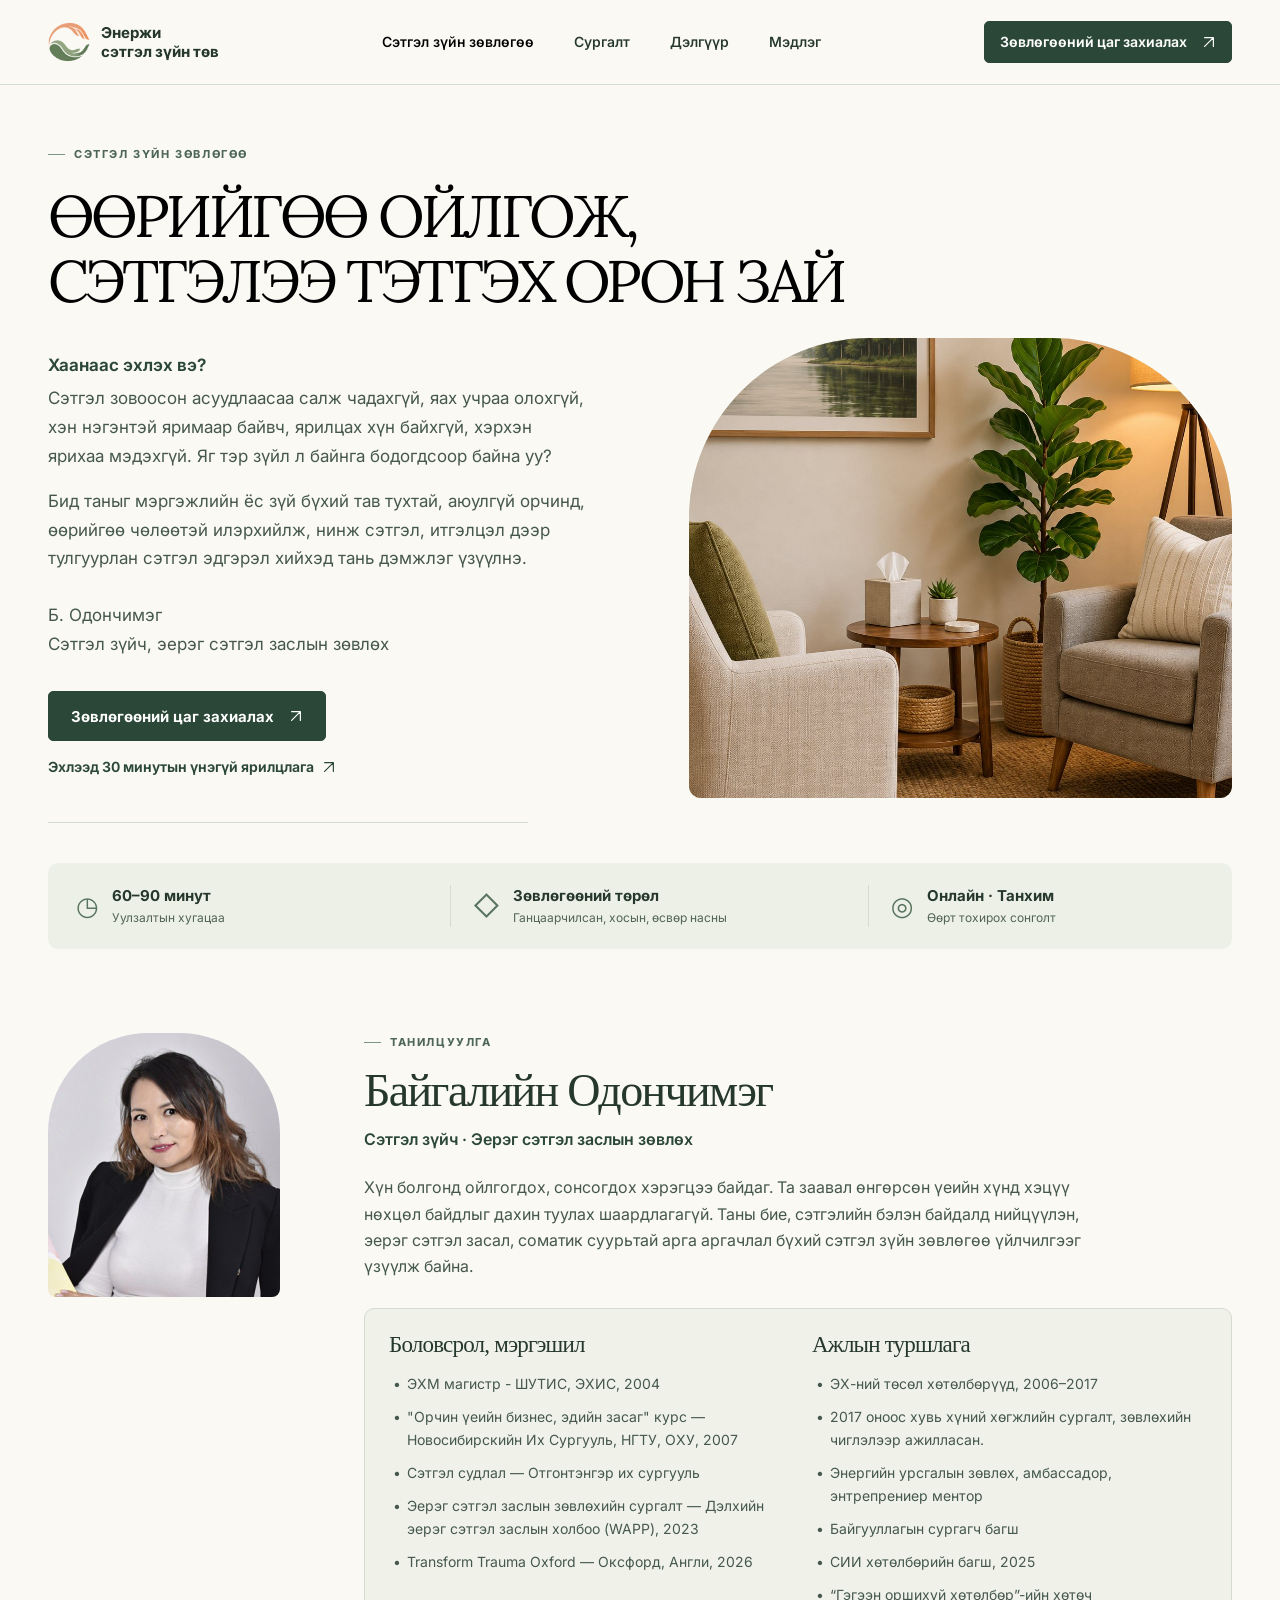
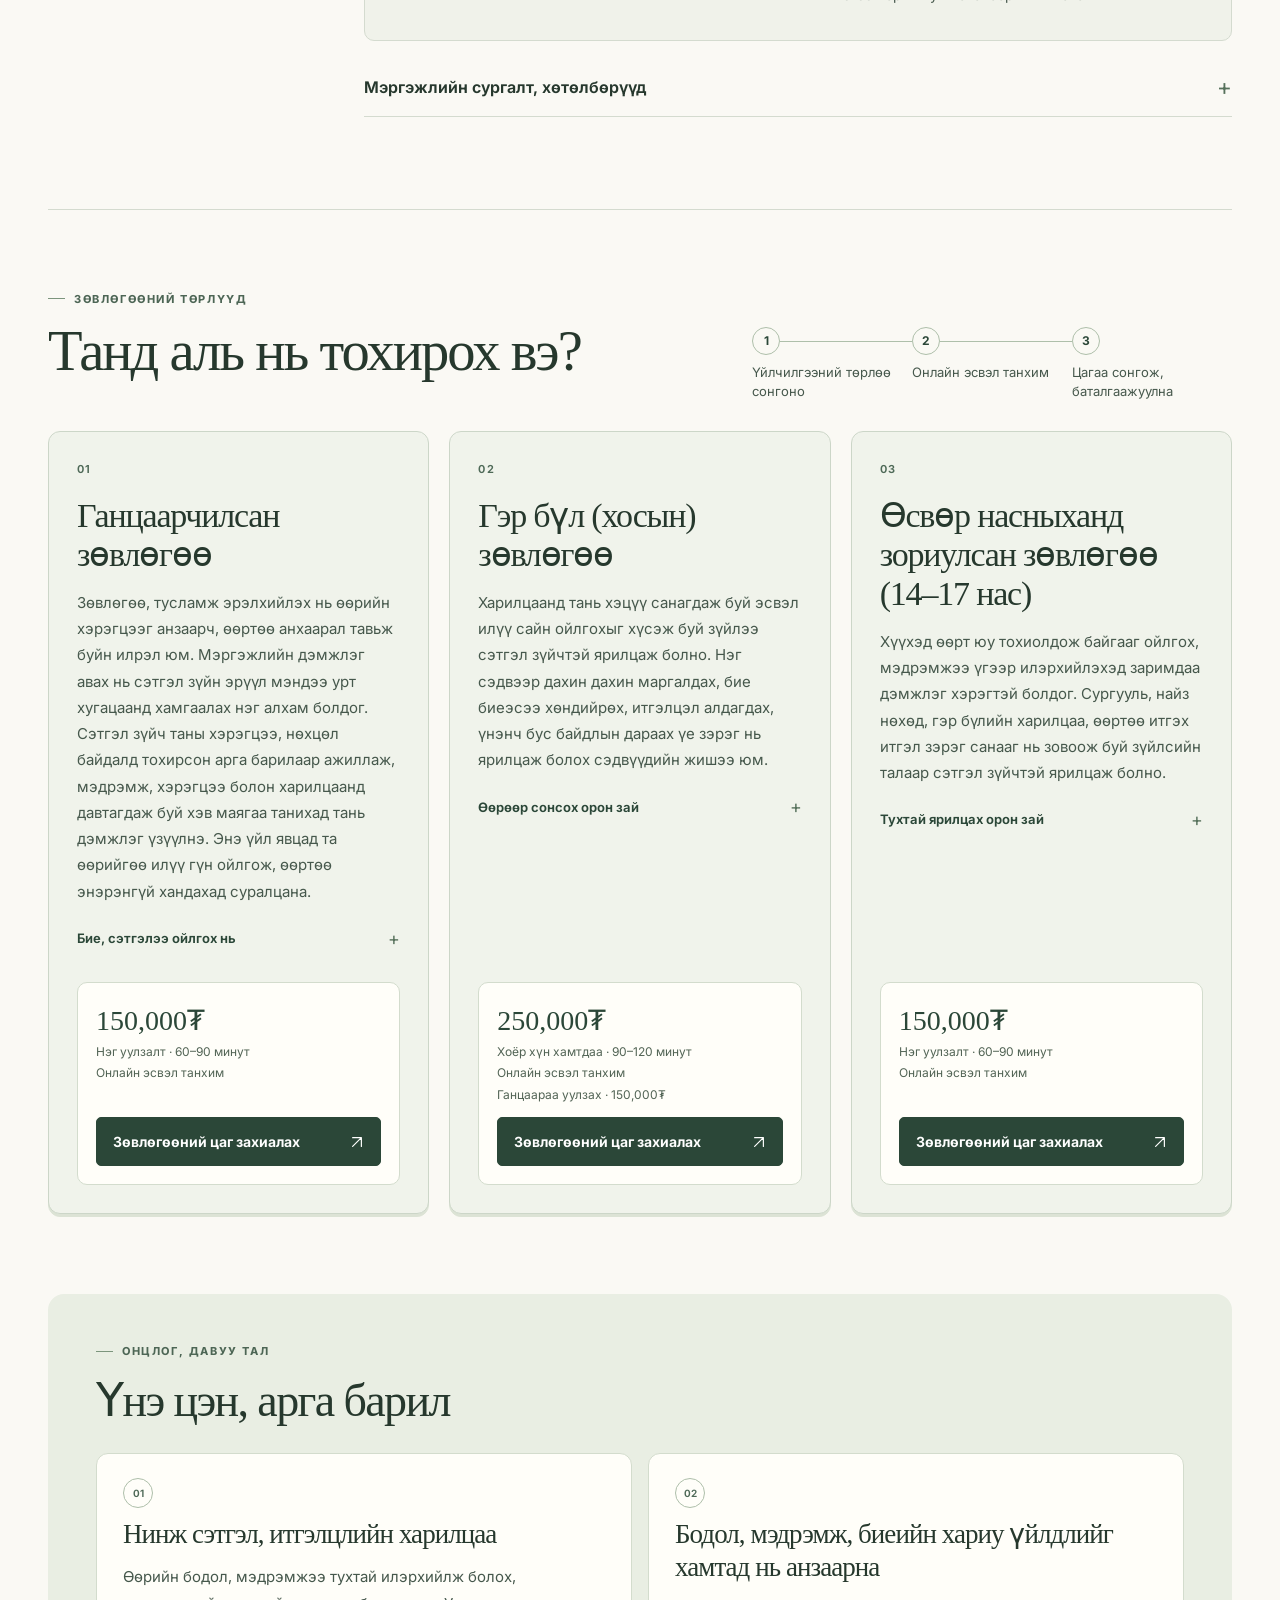
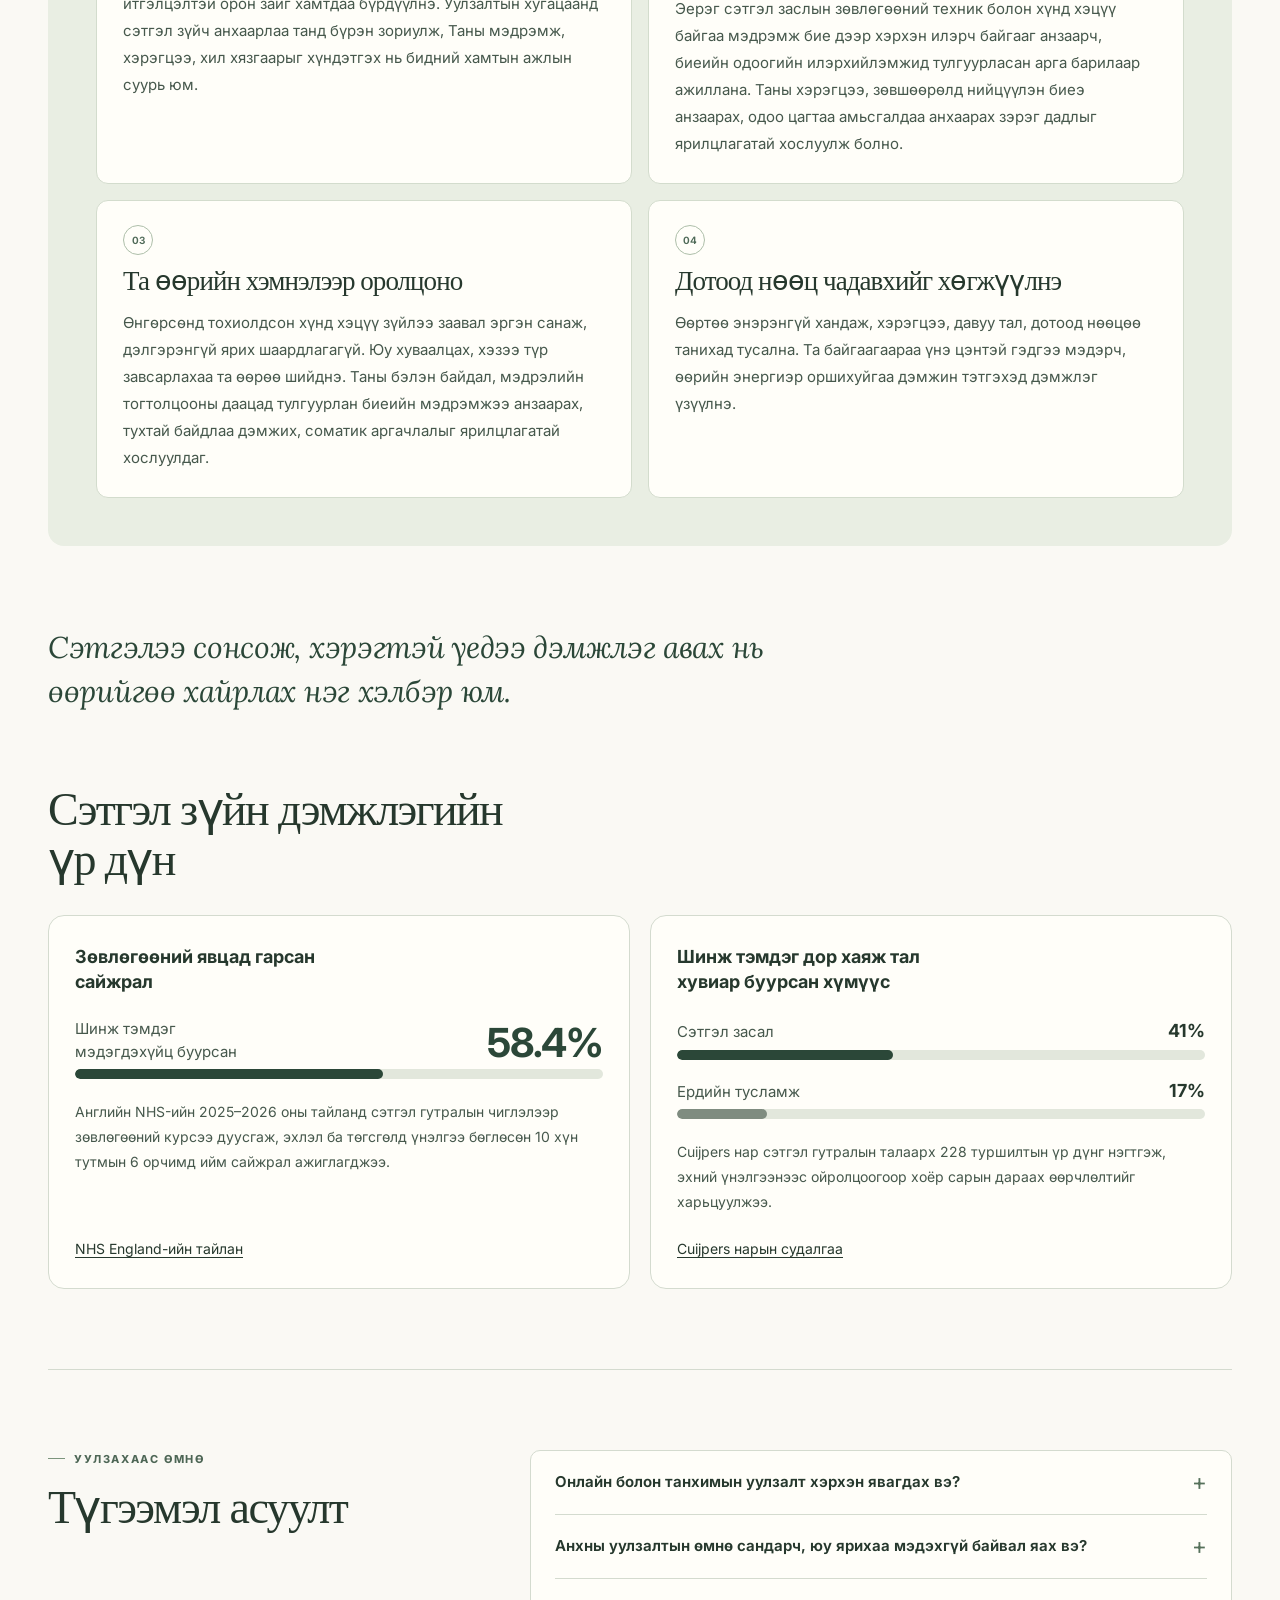
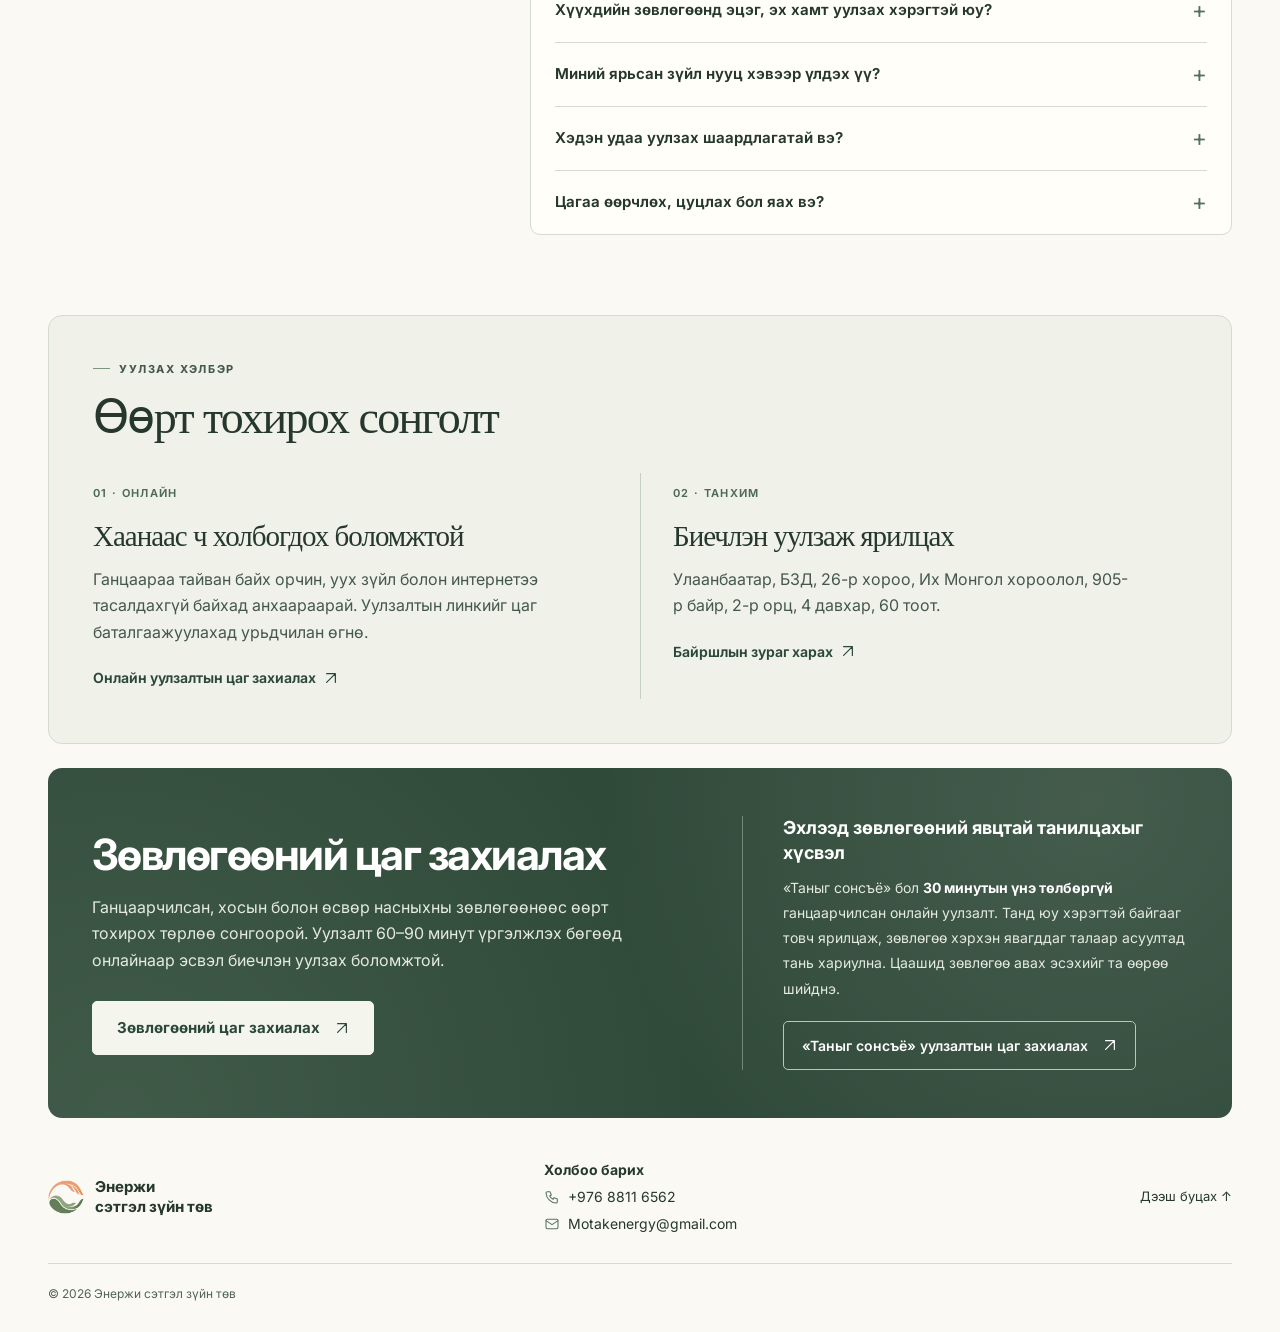
==== index.html @ 7500ebf6 "Ганцаарчилсан зөвлөөг текст засав" ====
<!doctype html>
<html lang="mn">
<head>
  <meta charset="utf-8">
  <meta name="viewport" content="width=device-width, initial-scale=1">
  <title>Сэтгэл зүйн зөвлөгөө · Энержи сэтгэл зүйн төв</title>
  <meta name="description" content="Энержи сэтгэл зүйн төв — ганцаарчилсан, хосын болон өсвөр насныхны сэтгэл зүйн зөвлөгөө. Онлайн болон танхимаар.">
  <link rel="icon" type="image/png" href="assets/images/logo-mark.png">
  <link rel="apple-touch-icon" href="assets/images/logo-mark.png">
  <link rel="preconnect" href="https://fonts.googleapis.com">
  <link rel="preconnect" href="https://fonts.gstatic.com" crossorigin>
  <link href="https://fonts.googleapis.com/css2?family=Inter:ital,wght@0,400..800;1,700..800&family=Lora:ital,wght@0,400;1,400&display=swap" rel="stylesheet">
  <link rel="stylesheet" href="styles.css">
  <script>
    if ('IntersectionObserver' in window && matchMedia('(prefers-reduced-motion: no-preference)').matches) {
      document.documentElement.classList.add('reveal-on');
    }
  </script>
  <script src="script.js" defer></script>
</head>
<body id="top">
  <a class="skip-link" href="#main">Агуулга руу очих</a>

  <!-- Header -->
  <header class="site-header">
    <div class="container header-inner">
      <a class="brand" href="#top">
        <img class="brand-logo" src="assets/images/logo-mark.png" alt="" width="42" height="42">
        <span class="brand-name">Энержи<br>сэтгэл зүйн төв</span>
      </a>

      <nav class="main-nav" aria-label="Үндсэн цэс">
        <a href="#" aria-current="page">Сэтгэл зүйн зөвлөгөө</a>
        <a href="#">Сургалт</a>
        <a href="#">Дэлгүүр</a>
        <a href="#">Мэдлэг</a>
      </nav>

      <a class="btn btn-primary btn-header" href="tel:88116562">
        Зөвлөгөөний цаг захиалах
        <img src="assets/icons/arrow-light.svg" alt="" width="14" height="14">
      </a>
    </div>
  </header>

  <main id="main">
    <!-- Hero -->
    <section class="container hero">
      <div class="hero-head">
        <p class="eyebrow">СЭТГЭЛ ЗҮЙН ЗӨВЛӨГӨӨ</p>
        <h1 class="hero-title">ӨӨРИЙГӨӨ ОЙЛГОЖ,<br>СЭТГЭЛЭЭ ТЭТГЭХ ОРОН ЗАЙ</h1>
      </div>

      <div class="hero-text">
        <div class="hero-intro">
          <p>Хаанаас эхлэх вэ?</p>
          <p>Сэтгэл зовоосон асуудлаасаа салж чадахгүй, яах учраа олохгүй, хэн нэгэнтэй яримаар байвч, ярилцах хүн байхгүй, хэрхэн ярихаа мэдэхгүй. Яг тэр зүйл л байнга бодогдсоор байна уу?</p>
          <p>Бид таныг мэргэжлийн ёс зүй бүхий тав тухтай, аюулгүй орчинд, өөрийгөө чөлөөтэй илэрхийлж, нинж сэтгэл, итгэлцэл дээр тулгуурлан сэтгэл эдгэрэл хийхэд тань дэмжлэг үзүүлнэ.</p>
          <p class="hero-signature">Б. Одончимэг<br>Сэтгэл зүйч, эерэг сэтгэл заслын зөвлөх</p>
        </div>

        <div class="hero-actions">
          <a class="btn btn-primary btn-hero" href="tel:88116562">
            Зөвлөгөөний цаг захиалах
            <img src="assets/icons/arrow-light.svg" alt="" width="14" height="14">
          </a>
          <a class="text-link" href="#free-call">
            Эхлээд 30 минутын үнэгүй ярилцлага
            <img src="assets/icons/arrow-dark.svg" alt="" width="14" height="14">
          </a>
        </div>

        <hr class="hero-divider">
      </div>

      <div class="hero-media">
        <img src="assets/images/hero-room.jpg" alt="Хоёр түшлэгтэй сандал, ногоон ургамал, зөөлөн гэрэлтэй тав тухтай зөвлөгөөний өрөө" width="1024" height="1536">
      </div>
    </section>

    <!-- Quick facts -->
    <div class="container">
      <ul class="facts">
        <li class="fact">
          <span class="fact-icon" aria-hidden="true">◷</span>
          <span>
            <strong>60–90 минут</strong>
            <small>Уулзалтын хугацаа</small>
          </span>
        </li>
        <li class="fact">
          <span class="fact-icon" aria-hidden="true">◇</span>
          <span>
            <strong>Зөвлөгөөний төрөл</strong>
            <small>Ганцаарчилсан, хосын, өсвөр насны</small>
          </span>
        </li>
        <li class="fact">
          <span class="fact-icon" aria-hidden="true">◎</span>
          <span>
            <strong>Онлайн · Танхим</strong>
            <small>Өөрт тохирох сонголт</small>
          </span>
        </li>
      </ul>
    </div>

    <!-- About -->
    <section class="container about" aria-labelledby="about-title">
      <div class="about-photo">
        <img src="assets/images/portrait.jpg" alt="Сэтгэл зүйч Байгалийн Одончимэг" width="464" height="528">
      </div>

      <div class="about-body">
        <p class="eyebrow">ТАНИЛЦУУЛГА</p>
        <h2 id="about-title" class="h2-serif">Байгалийн Одончимэг</h2>
        <p class="about-role">Сэтгэл зүйч · Эерэг сэтгэл заслын зөвлөх</p>
        <p class="about-lead">Хүн болгонд ойлгогдох, сонсогдох хэрэгцээ байдаг. Та заавал өнгөрсөн үеийн хүнд хэцүү нөхцөл байдлыг дахин туулах шаардлагагүй. Таны бие, сэтгэлийн бэлэн байдалд нийцүүлэн, эерэг сэтгэл засал, соматик суурьтай арга аргачлал бүхий сэтгэл зүйн зөвлөгөө үйлчилгээг үзүүлж байна.</p>

        <div class="creds">
          <div>
            <h3 class="h3-serif">Боловсрол, мэргэшил</h3>
            <ul class="bullets">
              <li>ЭХМ магистр - ШУТИС, ЭХИС, 2004</li>
              <li>"Орчин үеийн бизнес, эдийн засаг" курс — Новосибирскийн Их Сургууль, НГТУ, ОХУ, 2007</li>
              <li>Сэтгэл судлал — Отгонтэнгэр их сургууль</li>
              <li>Эерэг сэтгэл заслын зөвлөхийн сургалт — Дэлхийн эерэг сэтгэл заслын холбоо (WAPP), 2023</li>
              <li>Transform Trauma Oxford — Оксфорд, Англи, 2026</li>
            </ul>
          </div>
          <div>
            <h3 class="h3-serif">Ажлын туршлага</h3>
            <ul class="bullets">
              <li>ЭХ-ний төсөл хөтөлбөрүүд, 2006–2017</li>
              <li>2017 оноос хувь хүний хөгжлийн сургалт, зөвлөхийн чиглэлээр ажилласан.</li>
              <li>Энергийн урсгалын зөвлөх, амбассадор, энтрепрениер ментор</li>
              <li>Байгууллагын сургагч багш</li>
              <li>СИИ хөтөлбөрийн багш, 2025</li>
              <li>“Гэгээн оршихуй хөтөлбөр”-ийн хөтөч</li>
            </ul>
          </div>
        </div>

        <details class="accordion accordion-lg">
          <summary>Мэргэжлийн сургалт, хөтөлбөрүүд <span class="plus" aria-hidden="true">+</span></summary>
          <div class="accordion-body">
            <p>Кларити көүчинг хөтөлбөр · Суралцаж байна</p>
            <p>«Гэгээн оршихуй» хөтөлбөрийн хөтөч бэлтгэх сургалт · Болормаа көүч · 2025</p>
            <p>Гэрч, хохирогч хүүхдүүдэд сэтгэл зүйн зөвлөгөө, тусламж үзүүлэх нь · ДЗОУБ, ХССХ · 2024</p>
            <p>Тоглоомон сэтгэл заслын мэргэшүүлэх сургалт · Гэр бүл анхаарлын төв, Timothy Freisen · 2024</p>
            <p>Сэтгэл зүйн зөвлөгөөнд ярилцлагын аргыг хэрэглэх нь · Гэр бүл анхаарлын төв · 2024</p>
            <p>Метафор картын тусгай курс · СЗХХ · 2024</p>
            <p>Метафор картыг ашиглах нь · Проектив сэтгэл судлал · 2023</p>
          </div>
        </details>
      </div>
    </section>

    <!-- Services -->
    <section id="services" class="container services" aria-labelledby="services-title">
      <p class="eyebrow">ЗӨВЛӨГӨӨНИЙ ТӨРЛҮҮД</p>
      <div class="services-head">
        <h2 id="services-title" class="h2-serif h2-xl">Танд аль нь тохирох вэ?</h2>
        <ol class="flow" aria-label="Цаг захиалах алхам">
          <li><span class="flow-num">1</span><span>Үйлчилгээний төрлөө сонгоно</span></li>
          <li><span class="flow-num">2</span><span>Онлайн эсвэл танхим</span></li>
          <li><span class="flow-num">3</span><span>Цагаа сонгож, баталгаажуулна</span></li>
        </ol>
      </div>

      <div class="cards">
        <article class="card">
          <span class="card-num">01</span>
          <h3 class="card-title">Ганцаарчилсан зөвлөгөө</h3>
          <p class="card-text">Зөвлөгөө, тусламж эрэлхийлэх нь өөрийн хэрэгцээг анзаарч, өөртөө анхаарал тавьж буйн илрэл юм. Мэргэжлийн дэмжлэг авах нь сэтгэл зүйн эрүүл мэндээ урт хугацаанд хамгаалах нэг алхам болдог. Сэтгэл зүйч таны хэрэгцээ, нөхцөл байдалд тохирсон арга барилаар ажиллаж, мэдрэмж, хэрэгцээ болон харилцаанд давтагдаж буй хэв маягаа танихад тань дэмжлэг үзүүлнэ. Энэ үйл явцад та өөрийгөө илүү гүн ойлгож, өөртөө энэрэнгүй хандахад суралцана.</p>
          <details class="accordion accordion-sm">
            <summary>Бие, сэтгэлээ ойлгох нь <span class="plus" aria-hidden="true">+</span></summary>
            <div class="accordion-body">
              <p>Хүнд үеийг ганцаараа туулах амаргүй. Туулж буй бүхнийхээ ачааллыг бие, сэтгэлээрээ зэрэг мэдэрч байгаа болохоор танд хэцүү санагдах нь ойлгомжтой. Ийм үед сэтгэл зүйчид хандаж, мэргэжлийн дэмжлэг аваарай.</p>
            </div>
          </details>
          <div class="card-book">
            <div class="card-price">
              <strong>150,000₮</strong>
              <small>Нэг уулзалт · 60–90 минут<br>Онлайн эсвэл танхим</small>
            </div>
            <a class="btn btn-primary btn-block" href="tel:88116562">
              Зөвлөгөөний цаг захиалах
              <img src="assets/icons/arrow-light.svg" alt="" width="14" height="14">
            </a>
          </div>
        </article>

        <article class="card">
          <span class="card-num">02</span>
          <h3 class="card-title">Гэр бүл (хосын) зөвлөгөө</h3>
          <p class="card-text">Харилцаанд тань хэцүү санагдаж буй эсвэл илүү сайн ойлгохыг хүсэж буй зүйлээ сэтгэл зүйчтэй ярилцаж болно. Нэг сэдвээр дахин дахин маргалдах, бие биеэсээ хөндийрөх, итгэлцэл алдагдах, үнэнч бус байдлын дараах үе зэрэг нь ярилцаж болох сэдвүүдийн жишээ юм.</p>
          <details class="accordion accordion-sm">
            <summary>Өөрөөр сонсох орон зай <span class="plus" aria-hidden="true">+</span></summary>
            <div class="accordion-body">
              <p>Олон жил хамт байх явцад санал зөрөх бүрд нэг нь ярилцахыг хичээж, нөгөө нь дуугаа хураах зэрэг давтагддаг хэв маяг тогтож болно. Заримдаа одоогийн маргаан багадаа мэдэрч байсан гомдол, ганцаардал, ойлгогдоогүй мэдрэмжийг дахин сэдрээдэг. Ийм үед бие биеэ ойлгохыг хүссэн ч яриа хуучин хэвэндээ орох нь бий.</p>
              <p>Та зөвлөгөөнд ганцаараа эсвэл хостойгоо хамт ирж болно. Та ганц бие бөгөөд дотно харилцаа эхлүүлэх, үргэлжлүүлэхэд бэрхшээл тулгарч байгаа бол энэ тухай ярилцаж болно. Мөн аав, ээжтэйгээ эсвэл хүүхэдтэйгээ ойлголцоход хэцүү байгаа үед мэргэжлийн дэмжлэг авч болно.</p>
            </div>
          </details>
          <div class="card-book">
            <div class="card-price">
              <strong>250,000₮</strong>
              <small>Хоёр хүн хамтдаа · 90–120 минут<br>Онлайн эсвэл танхим<br>Ганцаараа уулзах · 150,000₮</small>
            </div>
            <a class="btn btn-primary btn-block" href="tel:88116562">
              Зөвлөгөөний цаг захиалах
              <img src="assets/icons/arrow-light.svg" alt="" width="14" height="14">
            </a>
          </div>
        </article>

        <article class="card">
          <span class="card-num">03</span>
          <h3 class="card-title">Өсвөр насныханд зориулсан зөвлөгөө (14–17 нас)</h3>
          <p class="card-text">Хүүхэд өөрт юу тохиолдож байгааг ойлгох, мэдрэмжээ үгээр илэрхийлэхэд заримдаа дэмжлэг хэрэгтэй болдог. Сургууль, найз нөхөд, гэр бүлийн харилцаа, өөртөө итгэх итгэл зэрэг санааг нь зовоож буй зүйлсийн талаар сэтгэл зүйчтэй ярилцаж болно.</p>
          <details class="accordion accordion-sm">
            <summary>Тухтай ярилцах орон зай <span class="plus" aria-hidden="true">+</span></summary>
            <div class="accordion-body">
              <p>Хүүхдийн хүсэл, бэлэн байдлыг харгалзан тохирсон хэмнэлээр ярилцана. Зөвлөгөө эхлэхийн өмнө ярилцсан зүйлс ямар хүрээнд нууц хэвээр байхыг тайлбарлаж, эцэг эх, асран хамгаалагч уулзалтад хэрхэн оролцохыг хамтдаа тохирно.</p>
            </div>
          </details>
          <div class="card-book">
            <div class="card-price">
              <strong>150,000₮</strong>
              <small>Нэг уулзалт · 60–90 минут<br>Онлайн эсвэл танхим</small>
            </div>
            <a class="btn btn-primary btn-block" href="tel:88116562">
              Зөвлөгөөний цаг захиалах
              <img src="assets/icons/arrow-light.svg" alt="" width="14" height="14">
            </a>
          </div>
        </article>
      </div>
    </section>

    <!-- Values -->
    <div class="container">
      <section class="values" aria-labelledby="values-title">
        <p class="eyebrow">ОНЦЛОГ, ДАВУУ ТАЛ</p>
        <h2 id="values-title" class="h2-serif">Үнэ цэн, арга барил</h2>

        <div class="values-grid">
          <article class="value">
            <span class="value-num">01</span>
            <h3 class="h3-serif value-title">Нинж сэтгэл, итгэлцлийн харилцаа</h3>
            <p>Өөрийн бодол, мэдрэмжээ тухтай илэрхийлж болох, итгэлцэлтэй орон зайг хамтдаа бүрдүүлнэ. Уулзалтын хугацаанд сэтгэл зүйч анхаарлаа танд бүрэн зориулж, Таны мэдрэмж, хэрэгцээ, хил хязгаарыг хүндэтгэх нь бидний хамтын ажлын суурь юм.</p>
          </article>
          <article class="value">
            <span class="value-num">02</span>
            <h3 class="h3-serif value-title">Бодол, мэдрэмж, биеийн хариу үйлдлийг хамтад нь анзаарна</h3>
            <p>Эерэг сэтгэл заслын зөвлөгөөний техник болон хүнд хэцүү байгаа мэдрэмж бие дээр хэрхэн илэрч байгааг анзаарч, биеийн одоогийн илэрхийлэмжид тулгуурласан арга барилаар ажиллана. Таны хэрэгцээ, зөвшөөрөлд нийцүүлэн биеэ анзаарах, одоо цагтаа амьсгалдаа анхаарах зэрэг дадлыг ярилцлагатай хослуулж болно.</p>
          </article>
          <article class="value">
            <span class="value-num">03</span>
            <h3 class="h3-serif value-title">Та өөрийн хэмнэлээр оролцоно</h3>
            <p>Өнгөрсөнд тохиолдсон хүнд хэцүү зүйлээ заавал эргэн санаж, дэлгэрэнгүй ярих шаардлагагүй. Юу хуваалцах, хэзээ түр завсарлахаа та өөрөө шийднэ. Таны бэлэн байдал, мэдрэлийн тогтолцооны даацад тулгуурлан биеийн мэдрэмжээ анзаарах, тухтай байдлаа дэмжих, соматик аргачлалыг ярилцлагатай хослуулдаг.</p>
          </article>
          <article class="value">
            <span class="value-num">04</span>
            <h3 class="h3-serif value-title">Дотоод нөөц чадавхийг хөгжүүлнэ</h3>
            <p>Өөртөө энэрэнгүй хандаж, хэрэгцээ, давуу тал, дотоод нөөцөө танихад тусална. Та байгаагаараа үнэ цэнтэй гэдгээ мэдэрч, өөрийн энергиэр оршихуйгаа дэмжин тэтгэхэд дэмжлэг үзүүлнэ.</p>
          </article>
        </div>
      </section>
    </div>

    <!-- Quote -->
    <div class="container">
      <blockquote class="quote">Сэтгэлээ сонсож, хэрэгтэй үедээ дэмжлэг авах нь өөрийгөө хайрлах нэг хэлбэр юм.</blockquote>
    </div>

    <!-- Results -->
    <section class="container results" aria-labelledby="results-title">
      <h2 id="results-title" class="h2-serif">Сэтгэл зүйн дэмжлэгийн<br>үр дүн</h2>

      <div class="results-grid">
        <article class="result-card">
          <h3 class="result-title">Зөвлөгөөний явцад гарсан сайжрал</h3>
          <div class="result-stat">
            <span class="result-label">Шинж тэмдэг мэдэгдэхүйц буурсан</span>
            <strong class="result-big">58.4%</strong>
          </div>
          <div class="bar" aria-hidden="true"><span style="width: 58.4%"></span></div>
          <p class="result-text">Английн NHS-ийн 2025–2026 оны тайланд сэтгэл гутралын чиглэлээр зөвлөгөөний курсээ дуусгаж, эхлэл ба төгсгөлд үнэлгээ бөглөсөн 10 хүн тутмын 6 орчимд ийм сайжрал ажиглагджээ.</p>
          <a class="result-link" href="https://digital.nhs.uk/data-and-information/publications/statistical/nhs-talking-therapies-for-anxiety-and-depression-annual-reports/2025-26" target="_blank" rel="noopener">NHS England-ийн тайлан</a>
        </article>

        <article class="result-card">
          <h3 class="result-title">Шинж тэмдэг дор хаяж тал хувиар буурсан хүмүүс</h3>
          <div class="result-row">
            <span class="result-label">Сэтгэл засал</span>
            <strong>41%</strong>
          </div>
          <div class="bar" aria-hidden="true"><span style="width: 41%"></span></div>
          <div class="result-row">
            <span class="result-label">Ердийн тусламж</span>
            <strong>17%</strong>
          </div>
          <div class="bar bar-muted" aria-hidden="true"><span style="width: 17%"></span></div>
          <p class="result-text">Cuijpers нар сэтгэл гутралын талаарх 228 туршилтын үр дүнг нэгтгэж, эхний үнэлгээнээс ойролцоогоор хоёр сарын дараах өөрчлөлтийг харьцуулжээ.</p>
          <a class="result-link" href="https://pubmed.ncbi.nlm.nih.gov/34107050/" target="_blank" rel="noopener">Cuijpers нарын судалгаа</a>
        </article>
      </div>
    </section>

    <!-- FAQ -->
    <section class="container faq" aria-labelledby="faq-title">
      <div>
        <p class="eyebrow">УУЛЗАХААС ӨМНӨ</p>
        <h2 id="faq-title" class="h2-serif">Түгээмэл асуулт</h2>
      </div>

      <div class="faq-list">
        <details class="accordion accordion-faq">
          <summary>Онлайн болон танхимын уулзалт хэрхэн явагдах вэ? <span class="plus" aria-hidden="true">+</span></summary>
          <div class="accordion-body">
            <p>Та онлайн эсвэл танхимын уулзалтаас өөрт тохирохыг сонгоно.</p>
            <p>Онлайн уулзалтад интернетийн тогтвортой холболттой, бусдад сонсогдохгүй тайван орчноос оролцоорой. Линкийг цаг баталгаажуулахад, имэйлээр нь илгээнэ.</p>          </div>
        </details>
        <details class="accordion accordion-faq">
          <summary>Анхны уулзалтын өмнө сандарч, юу ярихаа мэдэхгүй байвал яах вэ? <span class="plus" aria-hidden="true">+</span></summary>
          <div class="accordion-body">
            <p>Анх удаа сэтгэл зүйчтэй уулзахдаа сандарч, хаанаас эхлэхээ мэдэхгүй байх нь түгээмэл. Та «Би сандарч байна», «Юунаас эхлэхээ мэдэхгүй байна» гэж хэлж болно. Сэтгэл зүйч асуултаар чиглүүлж, өөрт тань эвтэй хэмнэлээр ярилцахад тусална.</p>
            <p>Хүсвэл ярилцахыг хүссэн нэг, хоёр зүйлээ тэмдэглээд ирээрэй. Одоогийн амьдралд нөлөөлж буй зүйлээс эхэлнэ. Шаардлагатай үед өнгөрсөн туршлагыг таны бэлэн байдалд нийцүүлэн ярилцана.</p>
          </div>
        </details>
        <details class="accordion accordion-faq">
          <summary>Хүүхдийн зөвлөгөөнд эцэг, эх хамт уулзах хэрэгтэй юу? <span class="plus" aria-hidden="true">+</span></summary>
          <div class="accordion-body">
            <p>Зөвлөгөө эхлэхээс өмнө хүүхэд болон эцэг эх, асран хамгаалагчтай нууцлалын хүрээ, ямар мэдээллийг хэрхэн хуваалцах талаар ярилцана. Хүүхдийн санал, бэлэн байдлыг мөн харгалзан үзнэ.</p>
          </div>
        </details>
        <details class="accordion accordion-faq">
          <summary>Миний ярьсан зүйл нууц хэвээр үлдэх үү? <span class="plus" aria-hidden="true">+</span></summary>
          <div class="accordion-body">
            <p>Таны ярьсан зүйл болон хувийн мэдээллийн нууцлалыг чанд хамгаална.</p>
            <p>Өөртөө эсвэл бусдад ноцтой аюул учрах эрсдэлтэй, эсвэл хуулиар мэдээлэх шаардлагатай зэрэг нөхцөлд нууцлал хязгаарлагдаж болно. Эдгээр нөхцөлийг уулзалтын эхэнд тодруулж, та асуулт асуух боломжтой.</p>
          </div>
        </details>
        <details class="accordion accordion-faq">
          <summary>Хэдэн удаа уулзах шаардлагатай вэ? <span class="plus" aria-hidden="true">+</span></summary>
          <div class="accordion-body">
            <p>Уулзалтын тоо нь таны хэрэгцээ, зорилго, тулгарч буй асуудлын онцлогоос хамаарна. Зарим тохиолдолд цөөн уулзалтаар тодорхой асуудалд төвлөрч ажиллах боломжтой бол удаан үргэлжилсэн бэрхшээл, давтагддаг хэв маягийг ойлгож өөрчлөхөд илүү хугацаа шаардлагатай байж болно.</p>
            <p>Эхний уулзалтуудаар цаашдын чиглэл, уулзалтын давтамжийг хамтдаа тохирч, явцын дунд ахиц болон хэрэгцээг тань эргэн ярилцана.</p>
          </div>
        </details>
        <details class="accordion accordion-faq">
          <summary>Цагаа өөрчлөх, цуцлах бол яах вэ? <span class="plus" aria-hidden="true">+</span></summary>
          <div class="accordion-body">
            <p>Товлосон цагтаа ирэх боломжгүй болсон бол уулзалтаас 1–3 хоногийн өмнө <a href="tel:88116562">88116562</a> утсаар мэдэгдээрэй. Цагаа өөрчлөх хүсэлт гаргавал боломжит цагуудаас дахин тохирно.</p>
          </div>
        </details>
      </div>
    </section>

    <!-- Formats -->
    <div class="container">
      <section class="formats" aria-labelledby="formats-title">
        <p class="eyebrow eyebrow-dark">УУЛЗАХ ХЭЛБЭР</p>
        <h2 id="formats-title" class="h2-serif">Өөрт тохирох сонголт</h2>

        <div class="formats-grid">
          <article class="format">
            <span class="format-label">01 · ОНЛАЙН</span>
            <h3 class="format-title-serif">Хаанаас ч холбогдох боломжтой</h3>
            <p>Ганцаараа тайван байх орчин, уух зүйл болон интернетээ тасалдахгүй байхад анхаараарай. Уулзалтын линкийг цаг баталгаажуулахад урьдчилан өгнө.</p>
            <a class="text-link" href="tel:88116562">
              Онлайн уулзалтын цаг захиалах
              <img src="assets/icons/arrow-dark.svg" alt="" width="14" height="14">
            </a>
          </article>
          <article class="format">
            <span class="format-label">02 · ТАНХИМ</span>
            <h3 class="format-title-serif">Биечлэн уулзаж ярилцах</h3>
            <p>Улаанбаатар, БЗД, 26-р хороо, Их Монгол хороолол, 905-р байр, 2-р орц, 4 давхар, 60 тоот.</p>
            <a class="text-link" href="https://www.google.com/maps/search/?api=1&amp;query=%D0%98%D1%85+%D0%9C%D0%BE%D0%BD%D0%B3%D0%BE%D0%BB+%D1%85%D0%BE%D1%80%D0%BE%D0%BE%D0%BB%D0%BE%D0%BB+905+%D0%A3%D0%BB%D0%B0%D0%B0%D0%BD%D0%B1%D0%B0%D0%B0%D1%82%D0%B0%D1%80" target="_blank" rel="noopener">
              Байршлын зураг харах
              <img src="assets/icons/arrow-dark.svg" alt="" width="14" height="14">
            </a>
          </article>
        </div>
      </section>
    </div>

    <!-- CTA -->
    <div class="container">
      <section class="cta" aria-labelledby="cta-title">
        <!-- Primary: book a consultation -->
        <div class="cta-main">
          <h2 id="cta-title" class="cta-title">Зөвлөгөөний цаг захиалах</h2>
          <p class="cta-lead">Ганцаарчилсан, хосын болон өсвөр насныхны зөвлөгөөнөөс өөрт тохирох төрлөө сонгоорой. Уулзалт 60–90 минут үргэлжлэх бөгөөд онлайнаар эсвэл биечлэн уулзах боломжтой.</p>
          <a class="btn btn-light" href="tel:88116562">
            Зөвлөгөөний цаг захиалах
            <img src="assets/icons/arrow-dark.svg" alt="" width="14" height="14">
          </a>
        </div>

        <!-- Secondary: free 30-min intro call -->
        <div class="cta-alt" id="free-call">
          <h3 class="cta-alt-title">Эхлээд зөвлөгөөний явцтай танилцахыг хүсвэл</h3>
          <p>«Таныг сонсъё» бол <strong>30 минутын үнэ төлбөргүй</strong> ганцаарчилсан онлайн уулзалт. Танд юу хэрэгтэй байгааг товч ярилцаж, зөвлөгөө хэрхэн явагддаг талаар асуултад тань хариулна. Цаашид зөвлөгөө авах эсэхийг та өөрөө шийднэ.</p>
          <a class="btn btn-outline" href="#">
            «Таныг сонсъё» уулзалтын цаг захиалах
            <img src="assets/icons/arrow-light.svg" alt="" width="14" height="14">
          </a>
        </div>
      </section>
    </div>
  </main>

  <footer class="container site-footer">
    <div class="footer-main">
      <a class="brand brand-footer" href="#top">
        <img class="brand-logo" src="assets/images/logo-mark.png" alt="" width="36" height="36">
        <span class="brand-name">Энержи<br>сэтгэл зүйн төв</span>
      </a>

      <address class="footer-contact">
        <p class="footer-heading">Холбоо барих</p>
        <p class="contact-line">
          <svg class="contact-icon" viewBox="0 0 24 24" width="16" height="16" aria-hidden="true"><path d="M5 4h4l2 5-2.5 1.5a11 11 0 0 0 5 5L15 13l5 2v4a2 2 0 0 1-2 2A16 16 0 0 1 3 6a2 2 0 0 1 2-2"/></svg>
          <span class="sr-only">Утас:</span>
          <a href="tel:+97688116562">+976 8811 6562</a>
        </p>
        <p class="contact-line">
          <svg class="contact-icon" viewBox="0 0 24 24" width="16" height="16" aria-hidden="true"><rect x="3" y="5" width="18" height="14" rx="2"/><path d="m3 7 9 6 9-6"/></svg>
          <span class="sr-only">Имэйл:</span>
          <a href="mailto:Motakenergy@gmail.com">Motakenergy@gmail.com</a>
        </p>
      </address>

      <a class="back-top" href="#top">Дээш буцах ↑</a>
    </div>

    <p class="footer-copy">© 2026 Энержи сэтгэл зүйн төв</p>
  </footer>
</body>
</html>
---- styles.css ----
/* =========================================================
   Энержи сэтгэл зүйн төв — Сэтгэл зүйн зөвлөгөө
   Figma: aYwP0P0nyUbm5fapVA1bKt · node 1:2
   ========================================================= */

:root {
  /* Colors */
  --bg: #faf9f4;
  --ink: #26382d;
  --text: #46584c;
  --muted: #526455;
  --green: #2b4738;
  --green-deep: #304a3a;
  --eyebrow: #4d6655;
  --eyebrow-line: #7c957d;
  --label: #4e6957;
  --plus: #56715b;
  --symbol: #58745e;
  --line: #d4dbcf;
  --line-soft: #c7d1c4;

  --surface-hero: #d8dfd0;
  --surface-facts: #edf0e6;
  --surface-photo: #e5eadf;
  --surface-card: #f0f3eb;
  --surface-panel: #f0f2ea;
  --surface-values: #e9eee3;
  --surface-band: #f0f1e9;
  --surface-faq: #fffef9;

  /* Type */
  --sans: "Inter", system-ui, -apple-system, "Segoe UI", sans-serif;
  --serif: "Times New Roman", Times, serif;
  --lora: "Lora", Georgia, serif;

  /* Layout */
  --container: 1184px;
  --gutter: 24px;
}

*,
*::before,
*::after { box-sizing: border-box; }

html { scroll-behavior: smooth; }

body {
  margin: 0;
  background: var(--bg);
  color: var(--text);
  font-family: var(--sans);
  font-size: 16px;
  line-height: 1.65;
  -webkit-font-smoothing: antialiased;
}

img { display: block; max-width: 100%; }
h1, h2, h3, p, ul, ol, blockquote { margin: 0; }
ul, ol { padding: 0; list-style: none; }
a { color: inherit; text-decoration: none; }
strong { font-weight: 700; }

:focus-visible {
  outline: 2px solid var(--green);
  outline-offset: 3px;
  border-radius: 4px;
}

.container {
  width: min(var(--container), 100% - 2 * var(--gutter));
  margin-inline: auto;
}

/* Skip link ------------------------------------------------ */
.skip-link {
  position: absolute;
  top: -100px;
  left: 16px;
  z-index: 100;
  padding: 8px 16px;
  background: #fff;
  color: var(--ink);
  font-size: 16px;
  line-height: 26.4px;
}
.skip-link:focus { top: 16px; }

/* Shared type --------------------------------------------- */
.eyebrow {
  display: flex;
  align-items: center;
  gap: 9px;
  color: var(--eyebrow);
  font-size: 11px;
  font-weight: 750;
  line-height: 18.15px;
  letter-spacing: 1.595px;
}
.eyebrow::before {
  content: "";
  flex: none;
  width: 17px;
  height: 1px;
  background: var(--eyebrow-line);
}
.eyebrow-dark { color: var(--text); }

.h2-serif {
  padding-top: 15px;
  color: var(--ink);
  font-family: var(--serif);
  font-weight: 400;
  font-size: clamp(34px, 4vw, 46px);
  line-height: 1.08;
  letter-spacing: -0.035em;
}
.h2-xl { font-size: clamp(38px, 5vw, 56.564px); letter-spacing: -0.035em; }

.h3-serif {
  color: var(--ink);
  font-family: var(--serif);
  font-weight: 400;
  font-size: 23px;
  line-height: 24.84px;
  letter-spacing: -0.805px;
}

/* Buttons -------------------------------------------------- */
.btn {
  display: inline-flex;
  align-items: center;
  justify-content: center;
  gap: 15px;
  border: 1px solid transparent;
  border-radius: 5px;
  font-size: 14px;
  line-height: 23.1px;
  transition: background-color .2s, border-color .2s, color .2s;
}
.btn img { flex: none; }

.btn-primary {
  background: var(--green);
  border-color: var(--green);
  color: #fff;
  font-weight: 680;
}
.btn-primary:hover { background: #1f3529; }

.btn-header {
  min-height: 42px;
  padding: 8px 15px;
  font-weight: 630;
}

.btn-block {
  width: 100%;
  min-height: 48px;
  justify-content: space-between;
  padding: 12px 16px;
}

.btn-light {
  min-height: 54px;
  padding: 14px 24px;
  background: #f4f6ee;
  border-color: #f4f6ee;
  color: var(--green);
  font-size: 15px;
  font-weight: 700;
}
.btn-light:hover { background: #fff; border-color: #fff; }

.btn-outline {
  min-height: 48px;
  padding: 12px 18px;
  border-color: #b6c8b6;
  color: #fff;
  font-weight: 600;
  text-align: left;
}
.btn-outline:hover { background: rgba(255, 255, 255, .08); }

.text-link {
  display: inline-flex;
  align-items: center;
  gap: 8px;
  color: var(--green);
  font-size: 14px;
  font-weight: 650;
  line-height: 23.1px;
}
.text-link:hover { text-decoration: underline; text-underline-offset: 3px; }

/* Header --------------------------------------------------- */
.site-header { border-bottom: 1px solid var(--line); }

.header-inner {
  display: flex;
  align-items: center;
  justify-content: space-between;
  gap: 24px;
  min-height: 84px;
}

.brand {
  display: flex;
  align-items: center;
  gap: 11px;
}
.brand-logo { width: 42px; height: 42px; object-fit: cover; }
.brand-name {
  color: var(--ink);
  font-size: 15px;
  font-weight: 720;
  line-height: 19.5px;
}

.main-nav {
  display: flex;
  gap: 40px;
}
.main-nav a {
  color: var(--ink);
  font-size: 14px;
  font-weight: 560;
  line-height: 23.1px;
  white-space: nowrap;
}
.main-nav a[aria-current="page"] { color: #000; }
.main-nav a:hover { color: var(--green); text-decoration: underline; text-underline-offset: 4px; }

/* Hero ----------------------------------------------------- */
.hero {
  display: grid;
  grid-template-columns: 577fr 543fr;
  column-gap: 64px;
  align-items: center;
  padding: 60px 0 40px;
}
.hero-head { grid-column: 1 / -1; }

.hero-title {
  padding-top: 21px;
  color: #000;
  font-family: var(--lora);
  font-weight: 400;
  font-size: clamp(34px, 4.6vw, 58.609px);
  line-height: 1.1;
  letter-spacing: -0.06em;
}

/* Хэмжээ: нүүрний оршил бусад энгийн текстээс том */
.hero-intro {
  max-width: 540px;
  padding-top: 38px;
  font-size: 17px;
  line-height: 1.7;
}
/* Өнгө + Тодрол: нээлтийн асуулт */
.hero-intro p:first-child {
  color: var(--green);
  font-weight: 650;
}
/* Proximity: асуулт ба асуудал нэг бүлэг, хариулт тусдаа, гарын үсэг хамгийн хол */
.hero-intro p + p { margin-top: 16px; }
.hero-intro p:first-child + p { margin-top: 4px; }
.hero-intro .hero-signature { margin-top: 28px; }

/* Байрлал: гол үйлдэл нүүр хэсэгт, эхний харагдах талбарт */
.hero-actions {
  display: flex;
  flex-wrap: wrap;
  align-items: center;
  gap: 14px 24px;
  padding-top: 32px;
}
.btn-hero {
  min-height: 50px;
  padding: 12px 22px;
  font-size: 15px;
}

.hero-divider {
  max-width: 480px;
  margin: 44px 0 0;
  border: 0;
  border-top: 1px solid var(--line);
}


.hero-media {
  height: 460px;
  overflow: hidden;
  border-radius: 180px 180px 12px 12px;
  background: var(--surface-hero);
}
.hero-media img {
  width: 100%;
  height: 100%;
  object-fit: cover;
  object-position: 50% 30%;
}

/* Facts bar ------------------------------------------------ */
.facts {
  display: grid;
  grid-template-columns: 373.5fr 418.33fr 336.17fr;
  padding: 22px 28px;
  border-radius: 10px;
  background: var(--surface-facts);
}
.fact {
  display: flex;
  align-items: center;
  gap: 13px;
  padding: 0 22px;
}
.fact:first-child { padding-left: 0; }
.fact + .fact { border-left: 1px solid var(--line); }
.fact-icon {
  color: var(--symbol);
  font-size: 26px;
  line-height: 26px;
}
.fact strong {
  display: block;
  color: var(--ink);
  font-size: 15px;
  line-height: 21px;
}
.fact small {
  display: block;
  padding-top: 4px;
  color: var(--muted);
  font-size: 12px;
  line-height: 16.8px;
}

/* About ---------------------------------------------------- */
.about {
  display: grid;
  grid-template-columns: 260px 1fr;
  gap: 56px;
  align-items: start;
  margin-top: 12px;
  padding: 72px 0;
  border-bottom: 1px solid var(--line);
}

.about-photo {
  width: 232px;
  height: 264px;
  overflow: hidden;
  border-radius: 100px 100px 8px 8px;
  background: var(--surface-photo);
}
.about-photo img {
  width: 100%;
  height: 100%;
  object-fit: cover;
}

.about-role {
  padding-top: 10px;
  color: var(--green);
  font-size: 16px;
  font-weight: 600;
  line-height: 26.4px;
}
.about-lead {
  max-width: 760px;
  padding-top: 22px;
  font-size: 16px;
  line-height: 26.4px;
}

.creds {
  display: grid;
  grid-template-columns: 1fr 1fr;
  gap: 28px;
  margin-top: 28px;
  padding: 24px;
  border: 1px solid var(--line);
  border-radius: 10px;
  background: var(--surface-panel);
}

.bullets {
  display: grid;
  gap: 10px;
  padding: 14px 0 10px 18px;
}
.bullets li {
  position: relative;
  font-size: 14px;
  line-height: 23.1px;
}
.bullets li::before {
  content: "•";
  position: absolute;
  left: -20px;
  width: 14px;
  text-align: right;
}

/* Accordions (details/summary) ---------------------------- */
.accordion summary {
  display: flex;
  align-items: center;
  justify-content: space-between;
  gap: 16px;
  cursor: pointer;
  list-style: none;
}
.accordion summary::-webkit-details-marker { display: none; }

.plus {
  flex: none;
  color: var(--plus);
  font-weight: 400;
  transition: transform .2s ease;
}
.accordion[open] .plus { transform: rotate(45deg); }

.accordion-body p + p { padding-top: 8px; }
.accordion-body a { color: var(--green); font-weight: 600; text-decoration: underline; text-underline-offset: 2px; }

/* large – about section */
.accordion-lg {
  margin: 18px 0 20px;
  border-bottom: 1px solid var(--line);
}
.accordion-lg summary {
  padding: 15px 0;
  color: var(--ink);
  font-size: 16px;
  font-weight: 650;
  line-height: 26.4px;
}
.accordion-lg .plus { font-size: 23px; line-height: 23px; }
.accordion-lg .accordion-body {
  padding: 0 26px 16px 0;
  font-size: 14px;
  line-height: 23.1px;
}

/* small – service cards */
.accordion-sm summary {
  padding: 7px 0;
  color: var(--green);
  font-size: 13px;
  font-weight: 650;
  line-height: 21.45px;
}
.accordion-sm .plus { font-size: 18px; line-height: 18px; }
.accordion-sm .accordion-body {
  padding-top: 8px;
  font-size: 14px;
  line-height: 24.5px;
}

/* FAQ */
.accordion-faq { border-bottom: 1px solid var(--line); }
.accordion-faq:last-child { border-bottom: 0; }
.accordion-faq summary {
  padding: 20px 0;
  color: var(--ink);
  font-size: 15px;
  font-weight: 650;
  line-height: 22.5px;
}
.accordion-faq .plus { font-size: 23px; line-height: 23px; }
.accordion-faq .accordion-body {
  padding: 0 26px 22px 0;
  font-size: 14px;
  line-height: 25.2px;
}

/* Services ------------------------------------------------- */
.services { padding: 80px 0; }

.services-head {
  display: flex;
  align-items: flex-start;
  justify-content: space-between;
  gap: 32px;
  padding-top: 13px;
}
.services-head .h2-serif { padding-top: 0; }

/* Uniform Connectedness: алхмуудыг нэг шугамаар холбоно */
.flow {
  display: grid;
  grid-template-columns: repeat(3, minmax(0, 1fr));
  width: min(480px, 100%);
  padding-top: 6px;
}
.flow li {
  position: relative;
  display: flex;
  flex-direction: column;
  gap: 8px;
  padding-right: 14px;
  color: var(--text);
  font-size: 13px;
  line-height: 1.45;
}
.flow li::before {
  content: "";
  position: absolute;
  top: 14px;
  left: 28px;
  right: 0;
  height: 1px;
  background: #aebfaa;
}
.flow li:last-child::before { display: none; }
.flow-num {
  position: relative;
  display: grid;
  place-items: center;
  width: 28px;
  height: 28px;
  border: 1px solid #aebfaa;
  border-radius: 50%;
  background: var(--bg);
  color: var(--green);
  font-size: 12px;
  font-weight: 700;
}

.cards {
  display: grid;
  grid-template-columns: repeat(3, 1fr);
  gap: 20px;
  padding-top: 30px;
}

.card {
  display: flex;
  flex-direction: column;
  padding: 28px;
  border: 1px solid #ccd6c8;
  border-radius: 12px;
  background: var(--surface-card);
  filter: drop-shadow(0 3px 0 #dce3d5);
}

.card-num {
  padding-bottom: 18px;
  color: var(--label);
  font-size: 11px;
  font-weight: 650;
  line-height: 18.15px;
  letter-spacing: 1.32px;
}

.card-title {
  min-height: 94px;
  padding-bottom: 16px;
  color: var(--ink);
  font-family: var(--serif);
  font-weight: 400;
  font-size: 34px;
  line-height: 39.1px;
  letter-spacing: -1.19px;
}

.card-text {
  padding-bottom: 16px;
  font-size: 15px;
  line-height: 26.25px;
}

.card .accordion-sm { margin-bottom: 26px; }

/* Common Region: үнэ + товч нэг хүрээнд */
.card-book {
  margin-top: auto;
  padding: 18px 18px 18px;
  border: 1px solid #d3dccd;
  border-radius: 10px;
  background: var(--surface-faq);
}
.card-price { min-height: 104px; }
/* Хэмжээ + Өнгө: үнэ гарчгаас жижиг, ногоон */
.card-price strong {
  display: block;
  color: var(--green);
  font-family: var(--serif);
  font-weight: 400;
  font-size: 28px;
  line-height: 1.4;
}
.card-price small {
  display: block;
  color: var(--muted);
  font-size: 12px;
  line-height: 21.6px;
}
.card .btn-block { margin-top: 12px; }

/* Values --------------------------------------------------- */
.values {
  padding: 48px;
  border-radius: 16px;
  background: var(--surface-values);
}

.values-grid {
  display: grid;
  grid-template-columns: 1fr 1fr;
  gap: 16px;
  padding-top: 28px;
}
/* Common Region: үнэ цэн бүр өөрийн хүрээтэй */
.value {
  padding: 24px 26px 26px;
  border: 1px solid #d3dccd;
  border-radius: 12px;
  background: var(--surface-faq);
}
.value-num {
  display: grid;
  place-items: center;
  width: 30px;
  height: 30px;
  border: 1px solid #aebfaa;
  border-radius: 50%;
  color: var(--label);
  font-size: 10px;
  font-weight: 650;
  line-height: 16.5px;
}
.value-title {
  max-width: 440px;
  padding-top: 10px;
  font-size: 27px;
  line-height: 32.4px;
  letter-spacing: -0.945px;
}
.value p {
  padding-top: 12px;
  font-size: 15px;
  line-height: 27px;
}

/* Quote ---------------------------------------------------- */
/* Налуу + Өнгө: зөөлөн, дулаан ишлэл */
.quote {
  max-width: 820px;
  padding-top: 80px;
  color: var(--green);
  font-family: var(--lora);
  font-style: italic;
  font-weight: 400;
  font-size: clamp(22px, 2.6vw, 30px);
  line-height: 1.45;
  letter-spacing: -0.01em;
}

/* Results -------------------------------------------------- */
.results {
  padding: 72px 0 80px;
  border-bottom: 1px solid var(--line);
}
.results .h2-serif { padding-top: 0; }

.results-grid {
  display: grid;
  grid-template-columns: 1fr 1fr;
  gap: 20px;
  padding-top: 30px;
}

.result-card {
  display: flex;
  flex-direction: column;
  padding: 28px 26px;
  border: 1px solid var(--line);
  border-radius: 16px;
  background: var(--surface-faq);
}

.result-title {
  max-width: 300px;
  padding-bottom: 24px;
  color: var(--ink);
  font-size: 18px;
  font-weight: 700;
  line-height: 1.4;
}

.result-stat {
  display: flex;
  align-items: flex-end;
  justify-content: space-between;
  gap: 16px;
}
.result-stat .result-label { max-width: 190px; }
.result-big {
  color: var(--green);
  font-size: clamp(34px, 4vw, 40px);
  font-weight: 700;
  line-height: 1;
  letter-spacing: -0.03em;
}

.result-row {
  display: flex;
  align-items: baseline;
  justify-content: space-between;
  gap: 16px;
}
.result-row + .bar + .result-row { margin-top: 18px; }
.result-row strong {
  color: var(--ink);
  font-size: 18px;
  line-height: 1.4;
}

.result-label {
  color: var(--text);
  font-size: 15px;
  line-height: 1.5;
}

.bar {
  height: 10px;
  margin-top: 6px;
  overflow: hidden;
  border-radius: 999px;
  background: #e2e7dc;
}
.bar span {
  display: block;
  height: 100%;
  border-radius: inherit;
  background: var(--green);
}
.bar-muted span { background: #7f8c80; }

.result-text {
  padding: 20px 0 22px;
  font-size: 14px;
  line-height: 25.2px;
}

.result-link {
  margin-top: auto;
  align-self: flex-start;
  color: var(--ink);
  font-size: 14px;
  line-height: 23.1px;
  text-decoration: underline;
  text-underline-offset: 3px;
}
.result-link:hover { color: var(--green); }

/* FAQ ------------------------------------------------------ */
.faq {
  display: grid;
  grid-template-columns: 421.5fr 702.5fr;
  gap: 60px;
  align-items: start;
  padding: 80px 0;
}
.faq-list {
  padding: 0 24px;
  border: 1px solid var(--line);
  border-radius: 10px;
  background: var(--surface-faq);
}

/* Formats -------------------------------------------------- */
.formats {
  padding: 44px;
  border: 1px solid var(--line);
  border-radius: 14px;
  background: var(--surface-panel);
}
.formats-grid {
  display: grid;
  grid-template-columns: 1fr 1fr;
  padding-top: 30px;
}
.format {
  display: flex;
  flex-direction: column;
  align-items: flex-start;
  padding: 11px 32px 10px 0;
}
.format + .format {
  padding-left: 32px;
  border-left: 1px solid #c5d0c0;
}
.format-label {
  color: var(--label);
  font-size: 11px;
  font-weight: 650;
  line-height: 18.15px;
  letter-spacing: 1.32px;
}
.format-title-serif {
  padding-top: 19px;
  color: var(--ink);
  font-family: var(--serif);
  font-weight: 400;
  font-size: 29px;
  line-height: 31.32px;
  letter-spacing: -1.015px;
}
.format p {
  max-width: 460px;
  padding: 14px 0 21px;
  font-size: 16px;
  line-height: 26.4px;
}

/* CTA ------------------------------------------------------ */
.cta {
  display: grid;
  grid-template-columns: minmax(0, 1.35fr) minmax(0, 1fr);
  gap: 48px;
  align-items: center;
  margin-top: 24px;
  padding: 48px 44px;
  border-radius: 14px;
  /* Хээ: бараг үл анзаарагдах зөөлөн гэрэлтэлт */
  background:
    radial-gradient(circle at 88% 10%, rgba(216, 223, 208, .12), transparent 45%),
    radial-gradient(circle at 6% 100%, rgba(124, 149, 125, .22), transparent 50%),
    var(--green-deep);
  color: #e5eadf;
}
.cta-title {
  color: #fff;
  font-size: clamp(30px, 3.6vw, 43px);
  font-weight: 700;
  line-height: 1.08;
  letter-spacing: -0.035em;
}
.cta-lead {
  max-width: 560px;
  padding: 16px 0 28px;
  font-size: 16px;
  line-height: 26.4px;
}
.cta-alt {
  padding-left: 40px;
  border-left: 1px solid #718874;
}
.cta-alt-title {
  color: #fff;
  font-size: 18px;
  font-weight: 700;
  line-height: 1.35;
}
.cta-alt p {
  padding: 10px 0 20px;
  font-size: 14px;
  line-height: 25.2px;
}
.cta-alt strong { color: #fff; }

/* Footer --------------------------------------------------- */
.site-footer { padding: 40px 0 28px; }

.footer-main {
  display: grid;
  grid-template-columns: 1fr auto 1fr;
  align-items: center;
  gap: 32px;
  padding-bottom: 28px;
  border-bottom: 1px solid var(--line);
}
.brand-footer .brand-logo { width: 36px; height: 36px; }

.footer-contact {
  font-style: normal;
  font-size: 14px;
  line-height: 23.1px;
}
.footer-heading {
  padding-bottom: 4px;
  color: var(--ink);
  font-weight: 700;
}
.contact-line {
  display: flex;
  align-items: center;
  gap: 8px;
}
.contact-line + .contact-line { margin-top: 4px; }
.contact-icon {
  flex: none;
  fill: none;
  stroke: var(--symbol);
  stroke-width: 1.6;
  stroke-linecap: round;
  stroke-linejoin: round;
}
.sr-only {
  position: absolute;
  width: 1px;
  height: 1px;
  overflow: hidden;
  clip: rect(0 0 0 0);
  white-space: nowrap;
}
.footer-contact a { color: var(--ink); }
.footer-contact a:hover { color: var(--green); text-decoration: underline; text-underline-offset: 3px; }

.back-top {
  justify-self: end;
  color: var(--ink);
  font-size: 13px;
  line-height: 21.45px;
}
.back-top:hover { text-decoration: underline; text-underline-offset: 3px; }

.footer-copy {
  padding-top: 20px;
  color: var(--muted);
  font-size: 12px;
  line-height: 19.8px;
}

/* Motion --------------------------------------------------- */
@media (prefers-reduced-motion: no-preference) {
  /* Карт дээр хулгана очиход бага зэрэг өргөгдөнө */
  .card { transition: transform .25s ease, filter .25s ease; }
  @media (hover: hover) {
    .card:hover {
      transform: translateY(-3px);
      filter: drop-shadow(0 6px 0 #dce3d5);
    }
  }

  /* Хэсгүүд аажмаар тодорно (script.js) */
  .reveal-on .about,
  .reveal-on .services,
  .reveal-on .values,
  .reveal-on .quote,
  .reveal-on .results,
  .reveal-on .faq,
  .reveal-on .formats,
  .reveal-on .cta {
    opacity: 0;
    transform: translateY(16px);
    transition: opacity .6s ease, transform .6s ease;
  }
  .reveal-on .is-visible {
    opacity: 1;
    transform: none;
  }
}

/* Responsive ----------------------------------------------- */
@media (max-width: 1100px) {
  .header-inner { flex-wrap: wrap; padding: 14px 0; }
  .main-nav {
    order: 3;
    width: 100%;
    gap: 28px;
    overflow-x: auto;
    padding-bottom: 4px;
  }
  .cards { grid-template-columns: 1fr 1fr; }
}

@media (max-width: 900px) {
  .hero,
  .about,
  .results-grid,
  .faq { grid-template-columns: 1fr; }

  .hero { row-gap: 32px; padding-top: 40px; }
  .hero-intro { padding-top: 28px; }
  .hero-divider { margin-top: 36px; }
  .hero-media { max-width: 543px; width: 100%; height: auto; aspect-ratio: 543 / 460; }

  .facts { grid-template-columns: 1fr; gap: 14px; padding: 20px; }
  .fact { padding: 0; }
  .fact + .fact { border-left: 0; border-top: 1px solid var(--line); padding-top: 14px; }

  .about { gap: 32px; padding: 56px 0; }
  .creds { grid-template-columns: 1fr; }

  .services { padding: 64px 0; }
  .services-head { flex-direction: column; gap: 12px; }

  .values { padding: 32px 24px; }
  .values-grid { grid-template-columns: 1fr; }

  .results { padding: 56px 0 64px; }

  .faq { gap: 28px; padding: 64px 0; }

  .formats { padding: 32px 24px; }
  .formats-grid { grid-template-columns: 1fr; gap: 28px; }
  .format { padding-right: 0; }
  .format + .format {
    padding-left: 0;
    padding-top: 28px;
    border-left: 0;
    border-top: 1px solid #c5d0c0;
  }

  .cta { grid-template-columns: 1fr; gap: 32px; padding: 32px 24px; }
  .cta-alt { padding: 28px 0 0; border-left: 0; border-top: 1px solid #718874; }
  .cta .btn { width: 100%; justify-content: space-between; }

  .footer-main {
    grid-template-columns: 1fr;
    justify-items: start;
    gap: 24px;
  }
  .back-top { justify-self: start; }
}

@media (max-width: 640px) {
  :root { --gutter: 16px; }
  .btn-header { width: 100%; }
  .btn-hero { width: 100%; justify-content: space-between; }
  .cards { grid-template-columns: 1fr; }
  .card { padding: 22px; }
  .card-title { min-height: 0; font-size: 30px; line-height: 1.15; }
  .faq-list { padding: 0 16px; }
  .accordion-faq .accordion-body { padding-right: 0; }
}
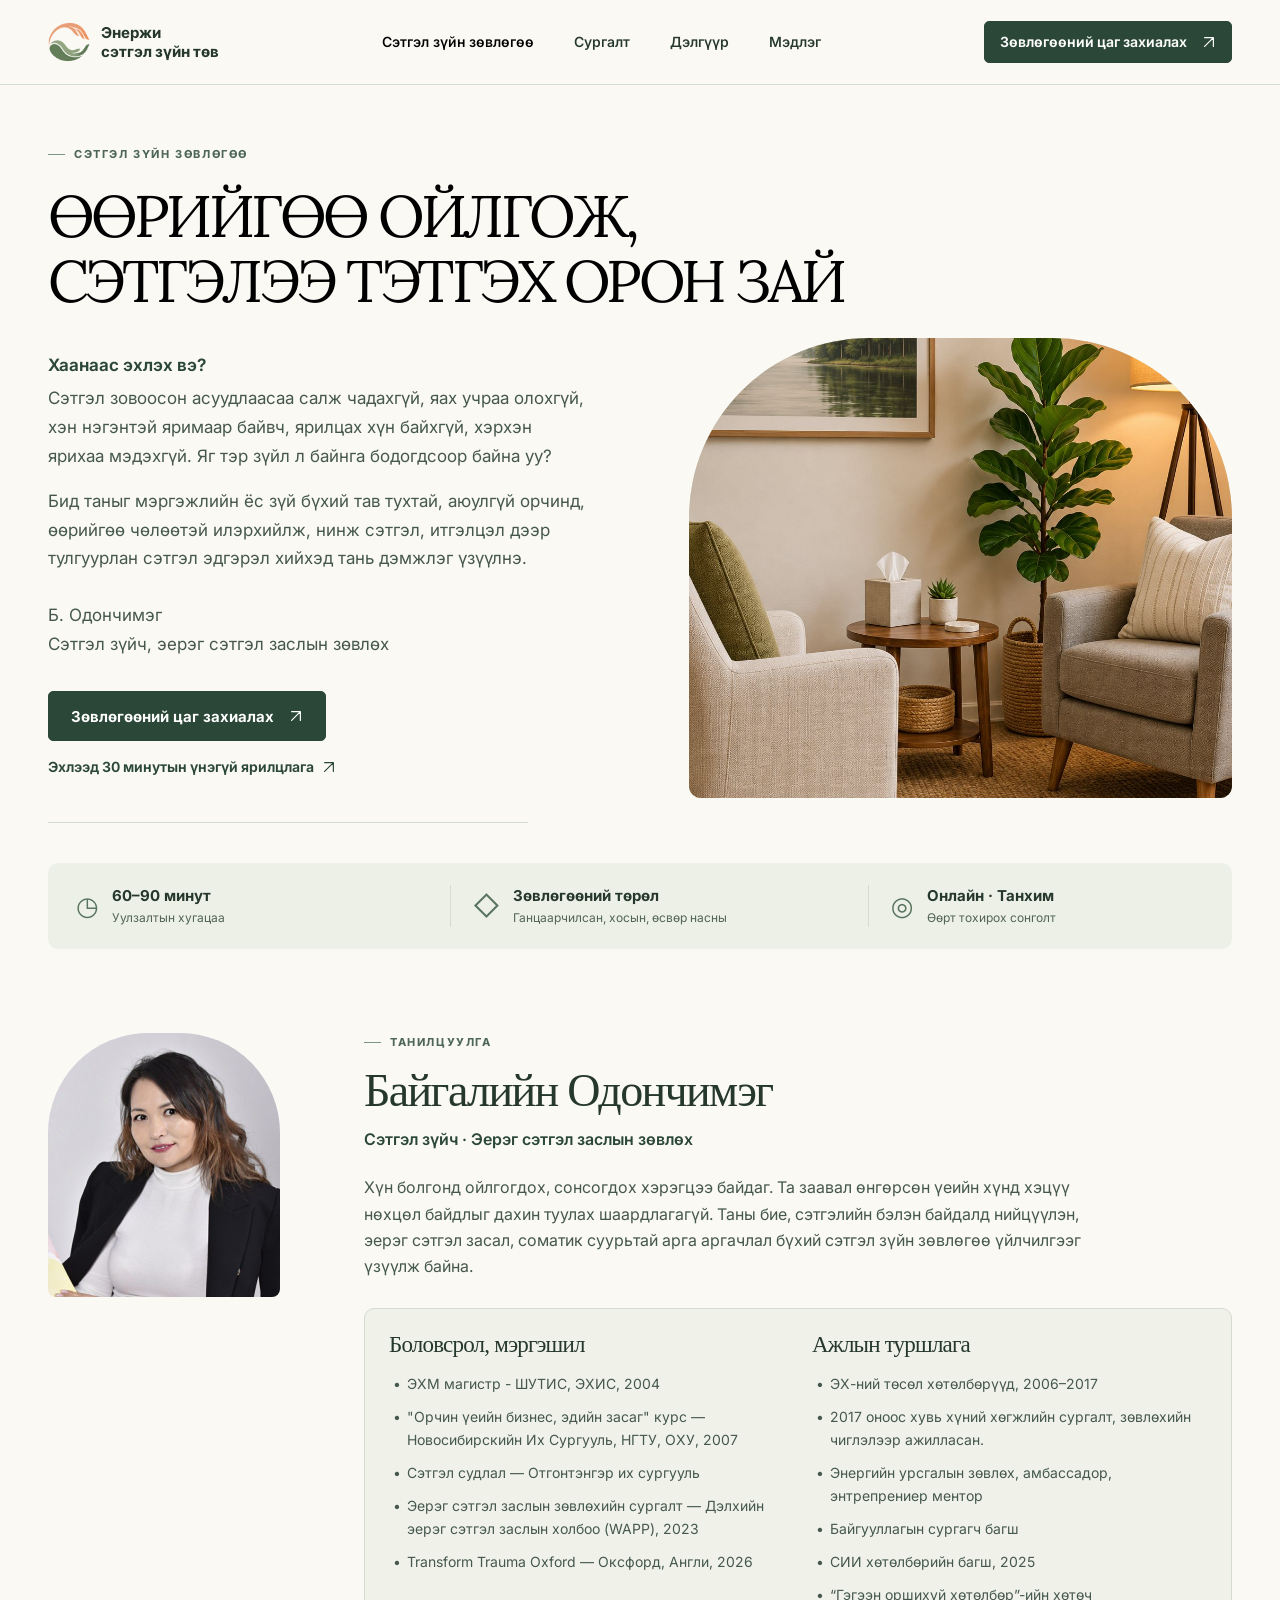
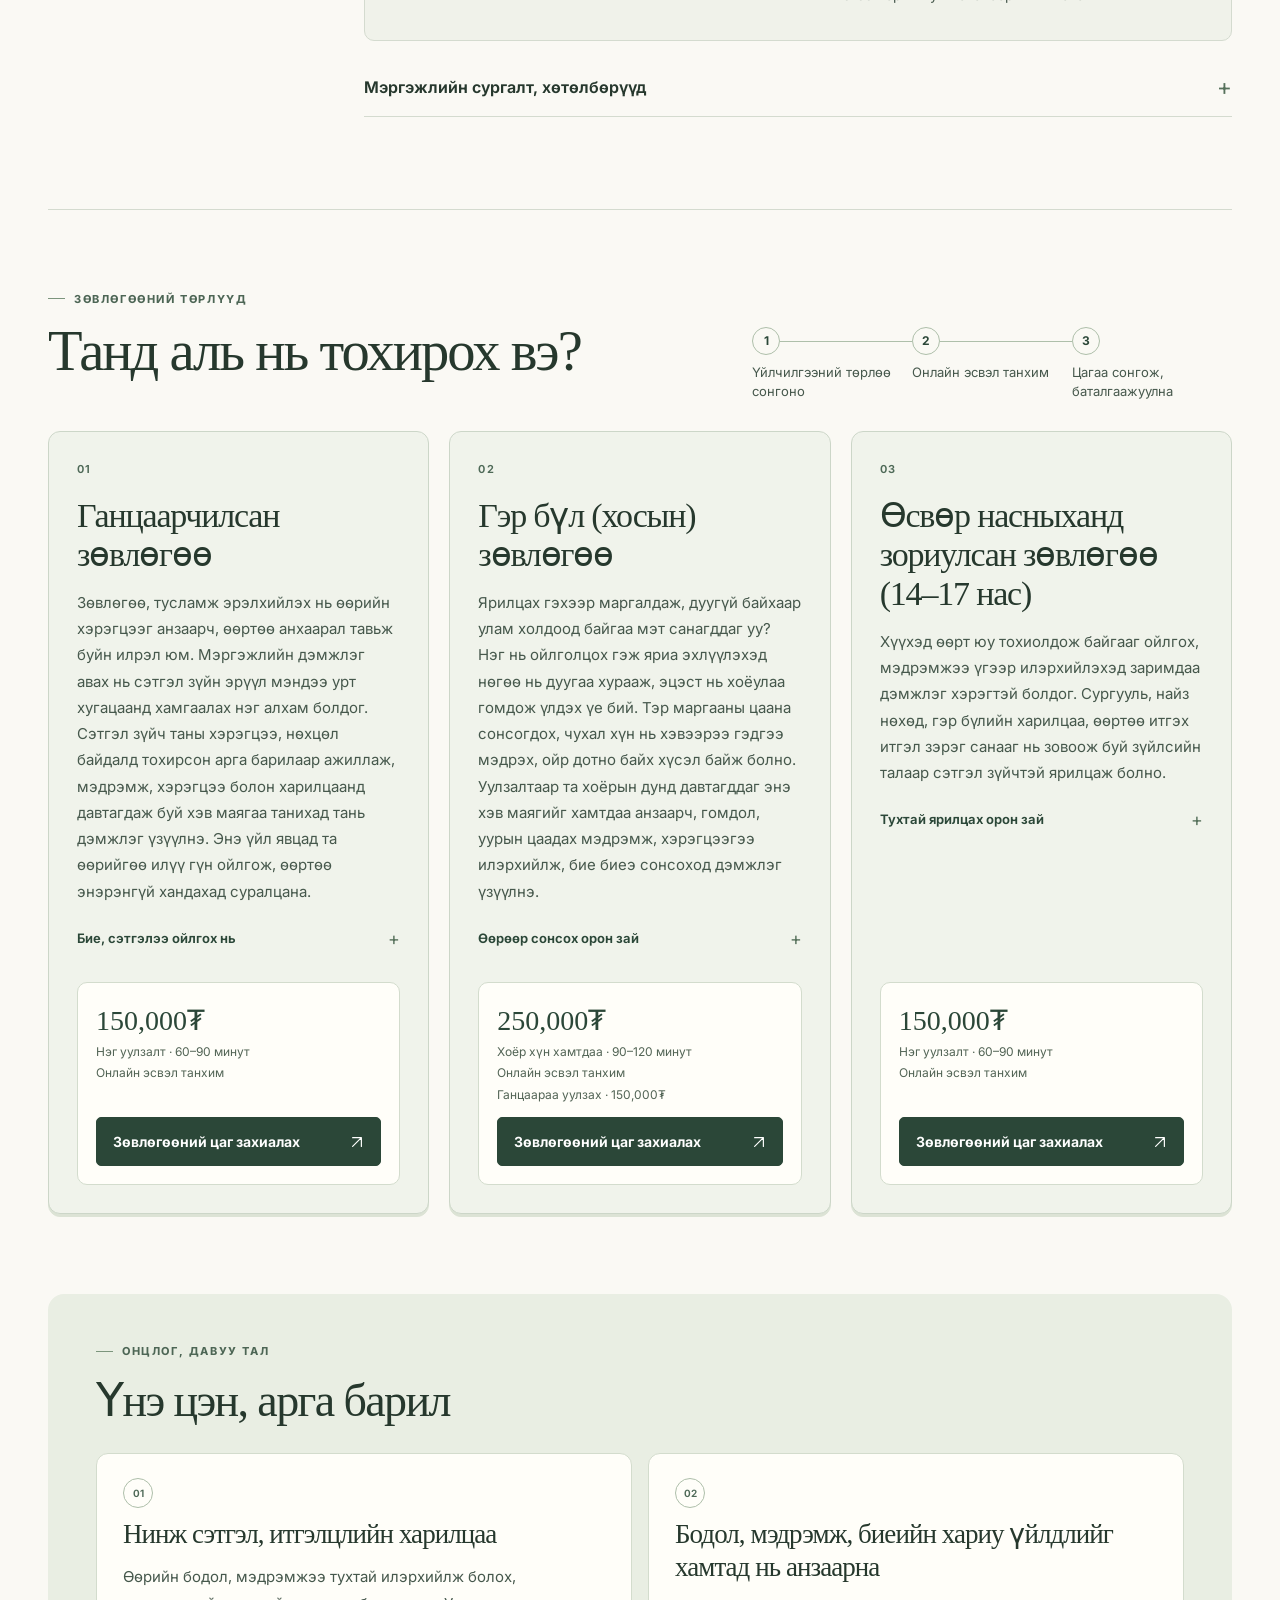
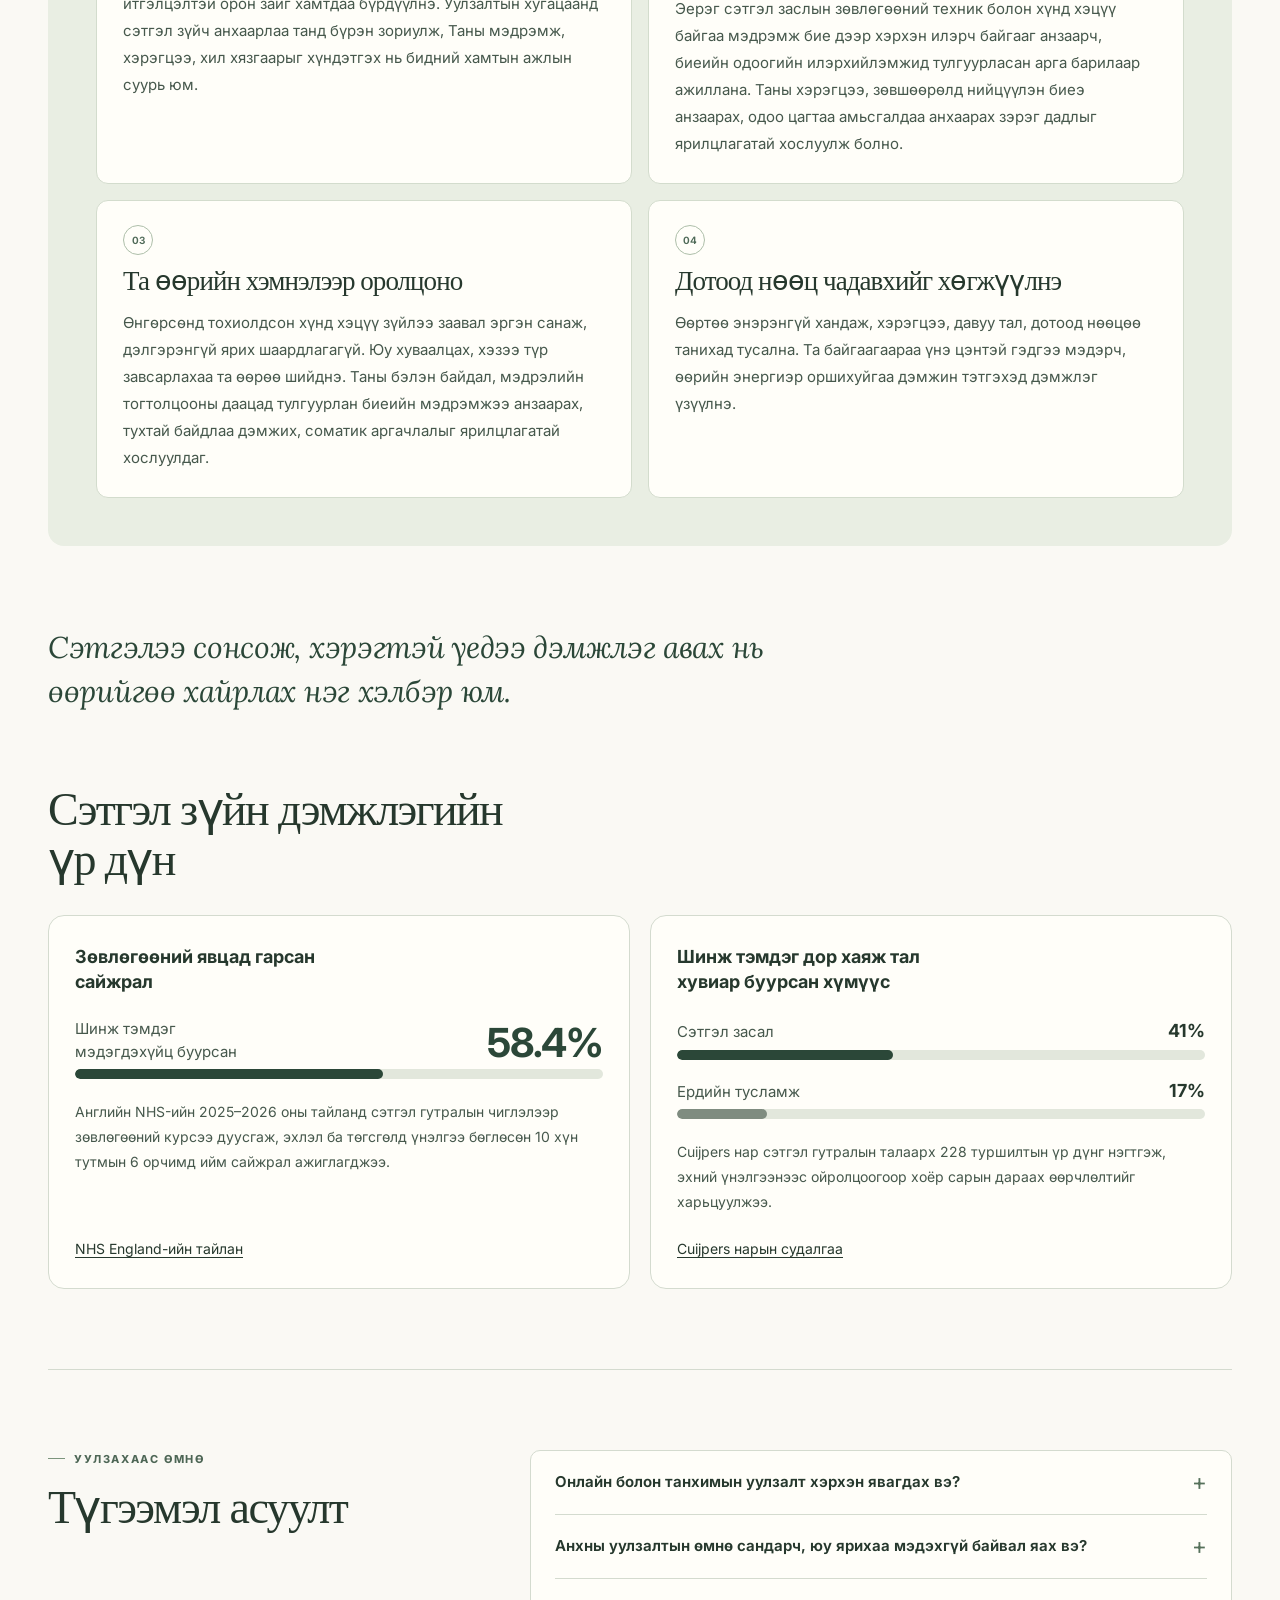
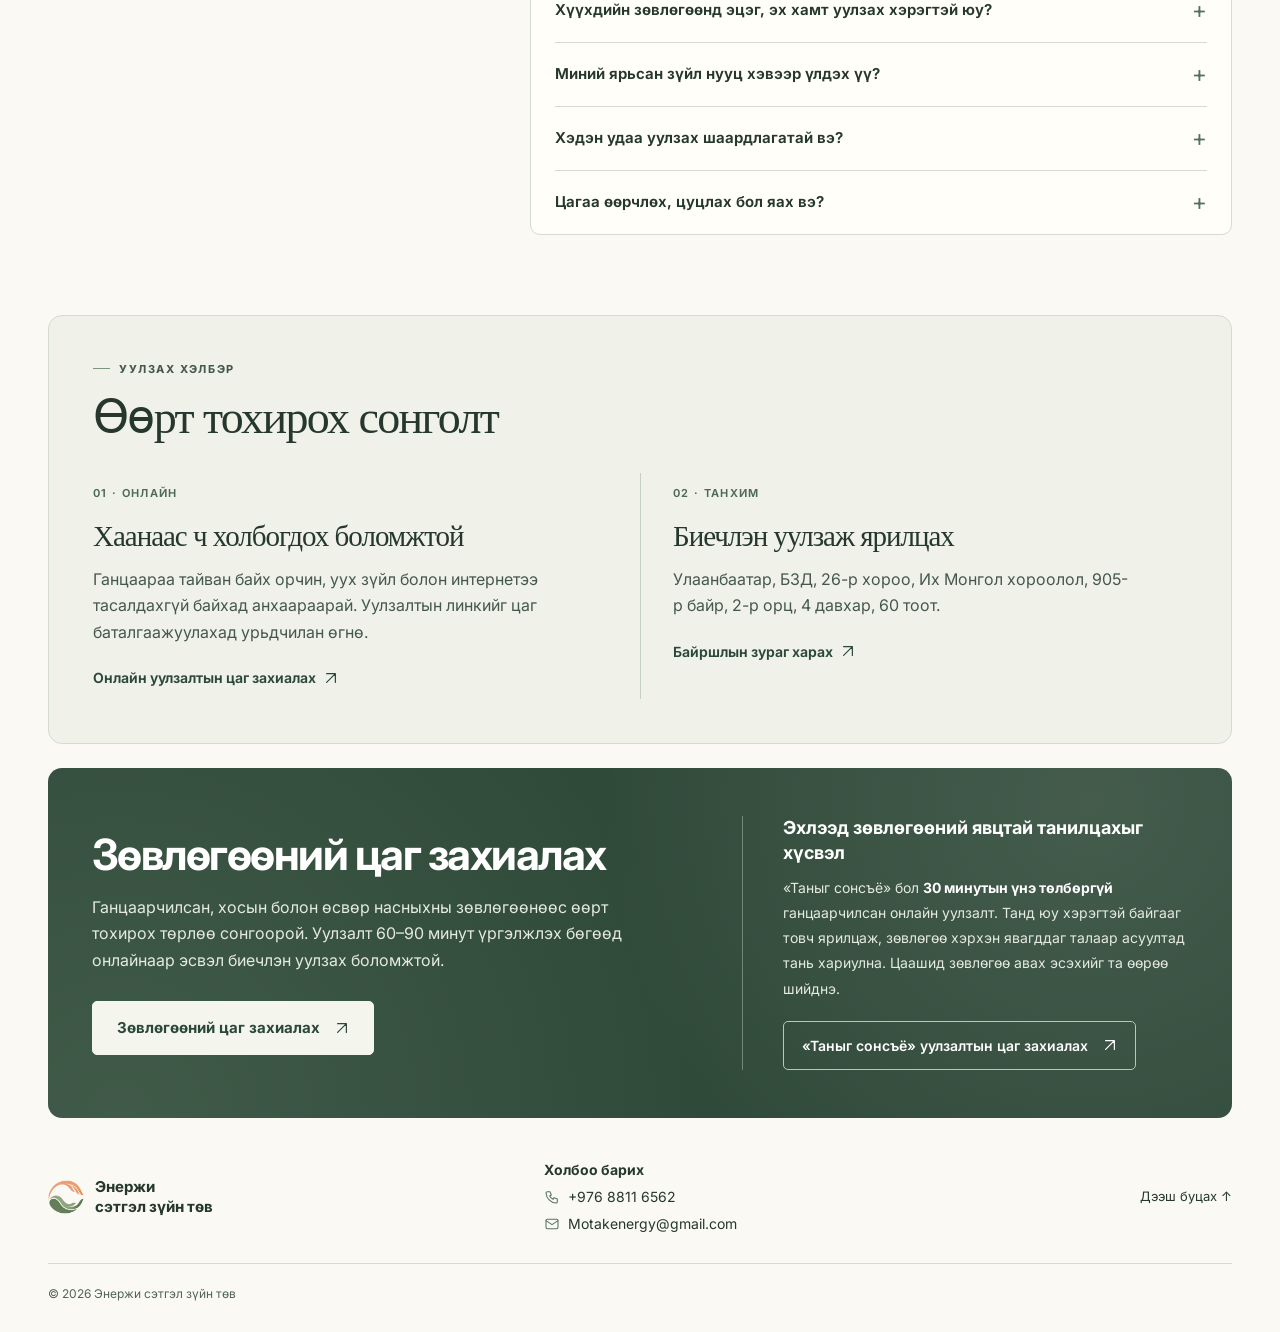
==== commit 0ab11e96: "Хосын хэсэг текст засав" ====
--- a/index.html
+++ b/index.html
@@ -194,12 +194,12 @@
         <article class="card">
           <span class="card-num">02</span>
           <h3 class="card-title">Гэр бүл (хосын) зөвлөгөө</h3>
-          <p class="card-text">Харилцаанд тань хэцүү санагдаж буй эсвэл илүү сайн ойлгохыг хүсэж буй зүйлээ сэтгэл зүйчтэй ярилцаж болно. Нэг сэдвээр дахин дахин маргалдах, бие биеэсээ хөндийрөх, итгэлцэл алдагдах, үнэнч бус байдлын дараах үе зэрэг нь ярилцаж болох сэдвүүдийн жишээ юм.</p>
+          <p class="card-text">Ярилцах гэхээр маргалдаж, дуугүй байхаар улам холдоод байгаа мэт санагддаг уу? Нэг нь ойлголцох гэж яриа эхлүүлэхэд нөгөө нь дуугаа хурааж, эцэст нь хоёулаа гомдож үлдэх үе бий. Тэр маргааны цаана сонсогдох, чухал хүн нь хэвээрээ гэдгээ мэдрэх, ойр дотно байх хүсэл байж болно. Уулзалтаар та хоёрын дунд давтагддаг энэ хэв маягийг хамтдаа анзаарч, гомдол, уурын цаадах мэдрэмж, хэрэгцээгээ илэрхийлж, бие биеэ сонсоход дэмжлэг үзүүлнэ.</p>
           <details class="accordion accordion-sm">
             <summary>Өөрөөр сонсох орон зай <span class="plus" aria-hidden="true">+</span></summary>
             <div class="accordion-body">
-              <p>Олон жил хамт байх явцад санал зөрөх бүрд нэг нь ярилцахыг хичээж, нөгөө нь дуугаа хураах зэрэг давтагддаг хэв маяг тогтож болно. Заримдаа одоогийн маргаан багадаа мэдэрч байсан гомдол, ганцаардал, ойлгогдоогүй мэдрэмжийг дахин сэдрээдэг. Ийм үед бие биеэ ойлгохыг хүссэн ч яриа хуучин хэвэндээ орох нь бий.</p>
-              <p>Та зөвлөгөөнд ганцаараа эсвэл хостойгоо хамт ирж болно. Та ганц бие бөгөөд дотно харилцаа эхлүүлэх, үргэлжлүүлэхэд бэрхшээл тулгарч байгаа бол энэ тухай ярилцаж болно. Мөн аав, ээжтэйгээ эсвэл хүүхэдтэйгээ ойлголцоход хэцүү байгаа үед мэргэжлийн дэмжлэг авч болно.</p>
+              <p>Өссөн орчин, туулсан туршлагаас шалтгаалан хүн бүр хайр халамжийг илэрхийлэх, ойр дотнын хүнээсээ юу хүлээх тухай өөр өөр ойлголттой байдаг. Эдгээр ялгааг таних нь өөрт танил болсон хандлагаа эргэцүүлж, нөгөө хүний туршлагыг шинэ өнцгөөс харах боломж өгнө.</p>
+              <p>Та ганцаараа эсвэл хостойгоо хамт ирж болно.</p>
             </div>
           </details>
           <div class="card-book">
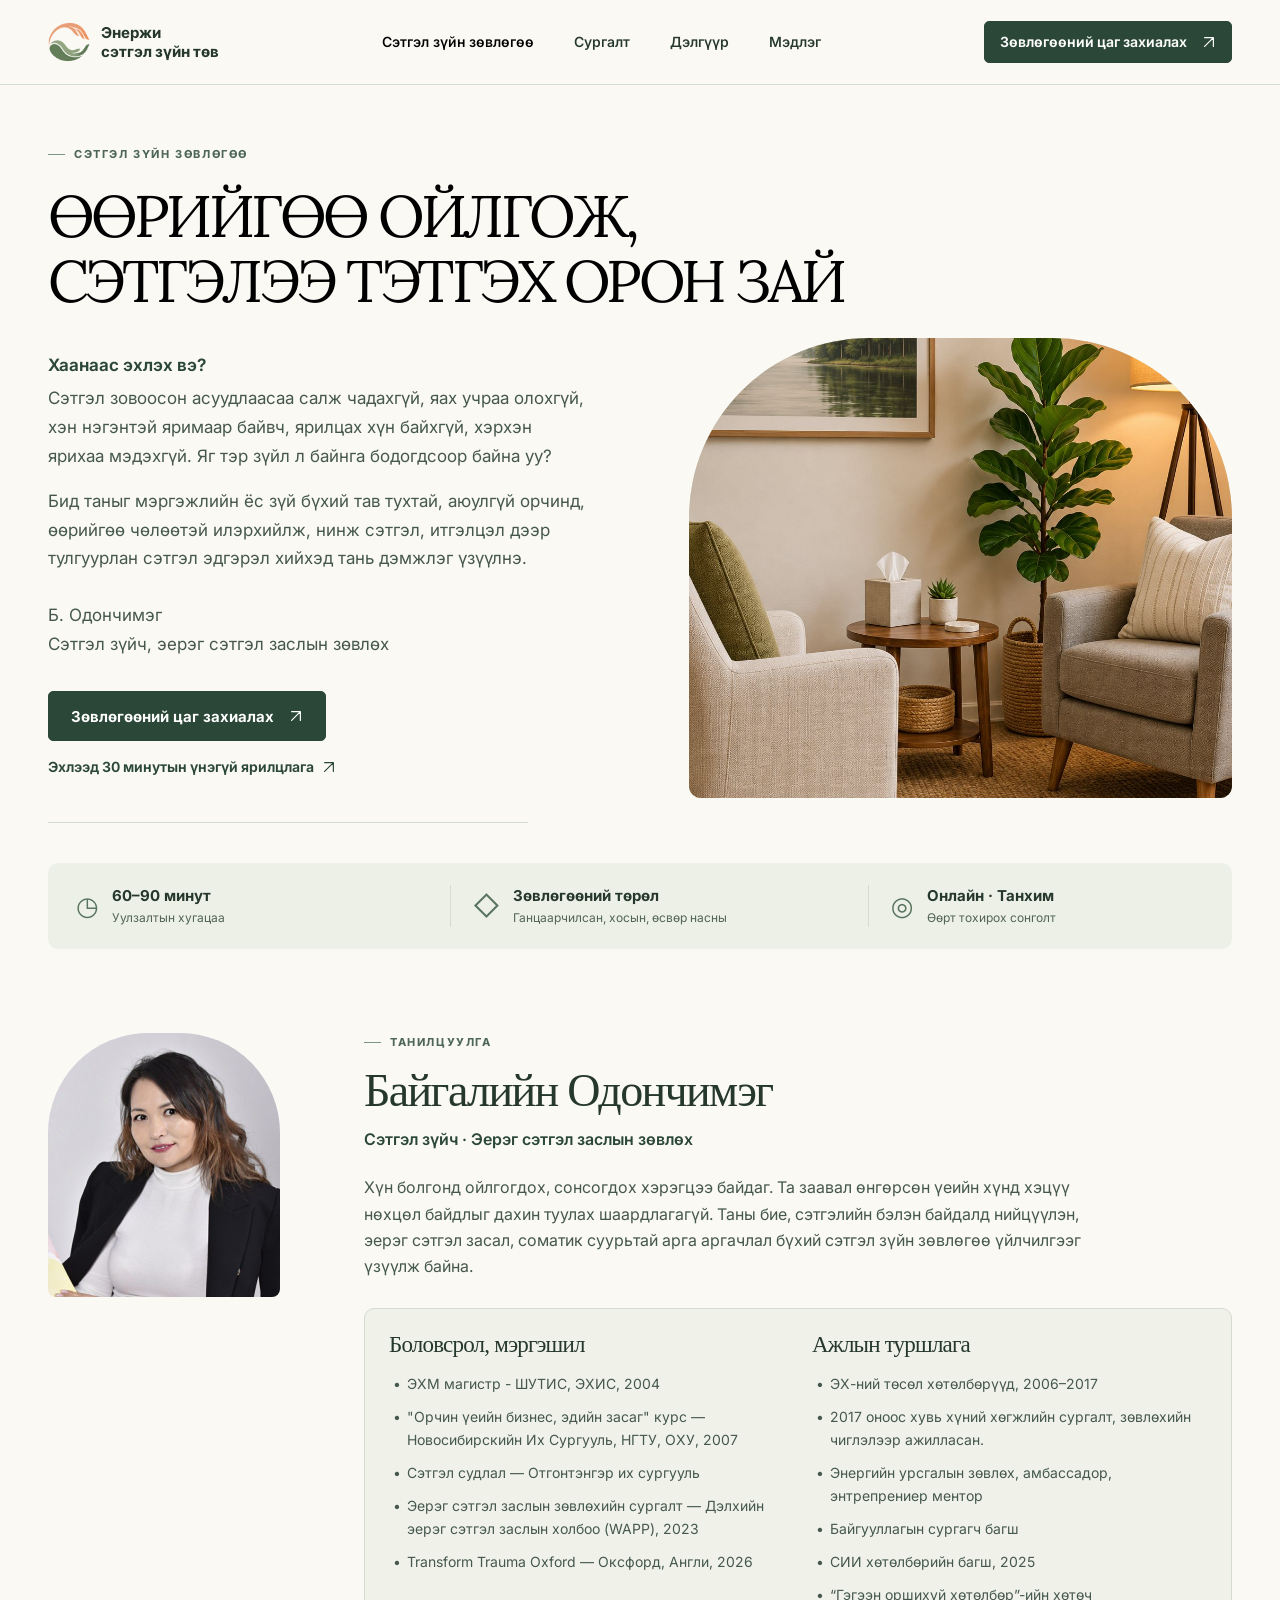
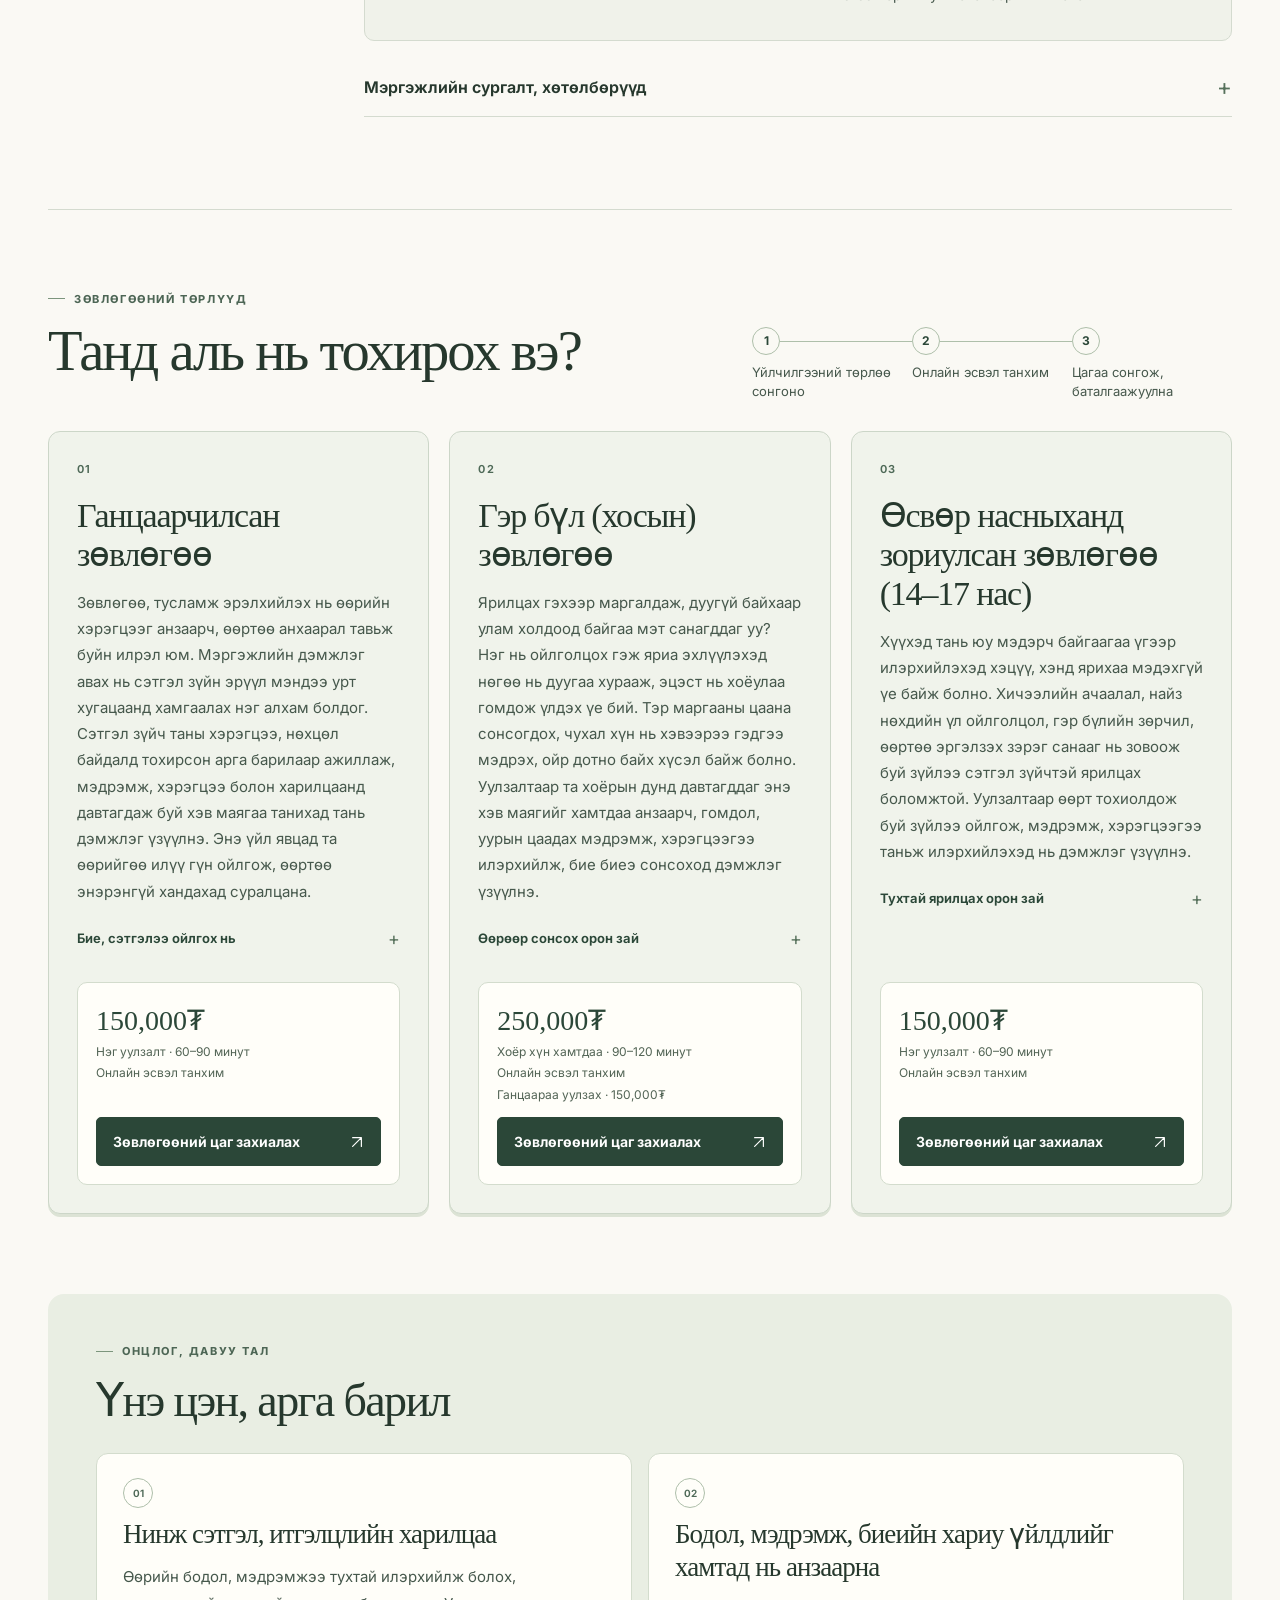
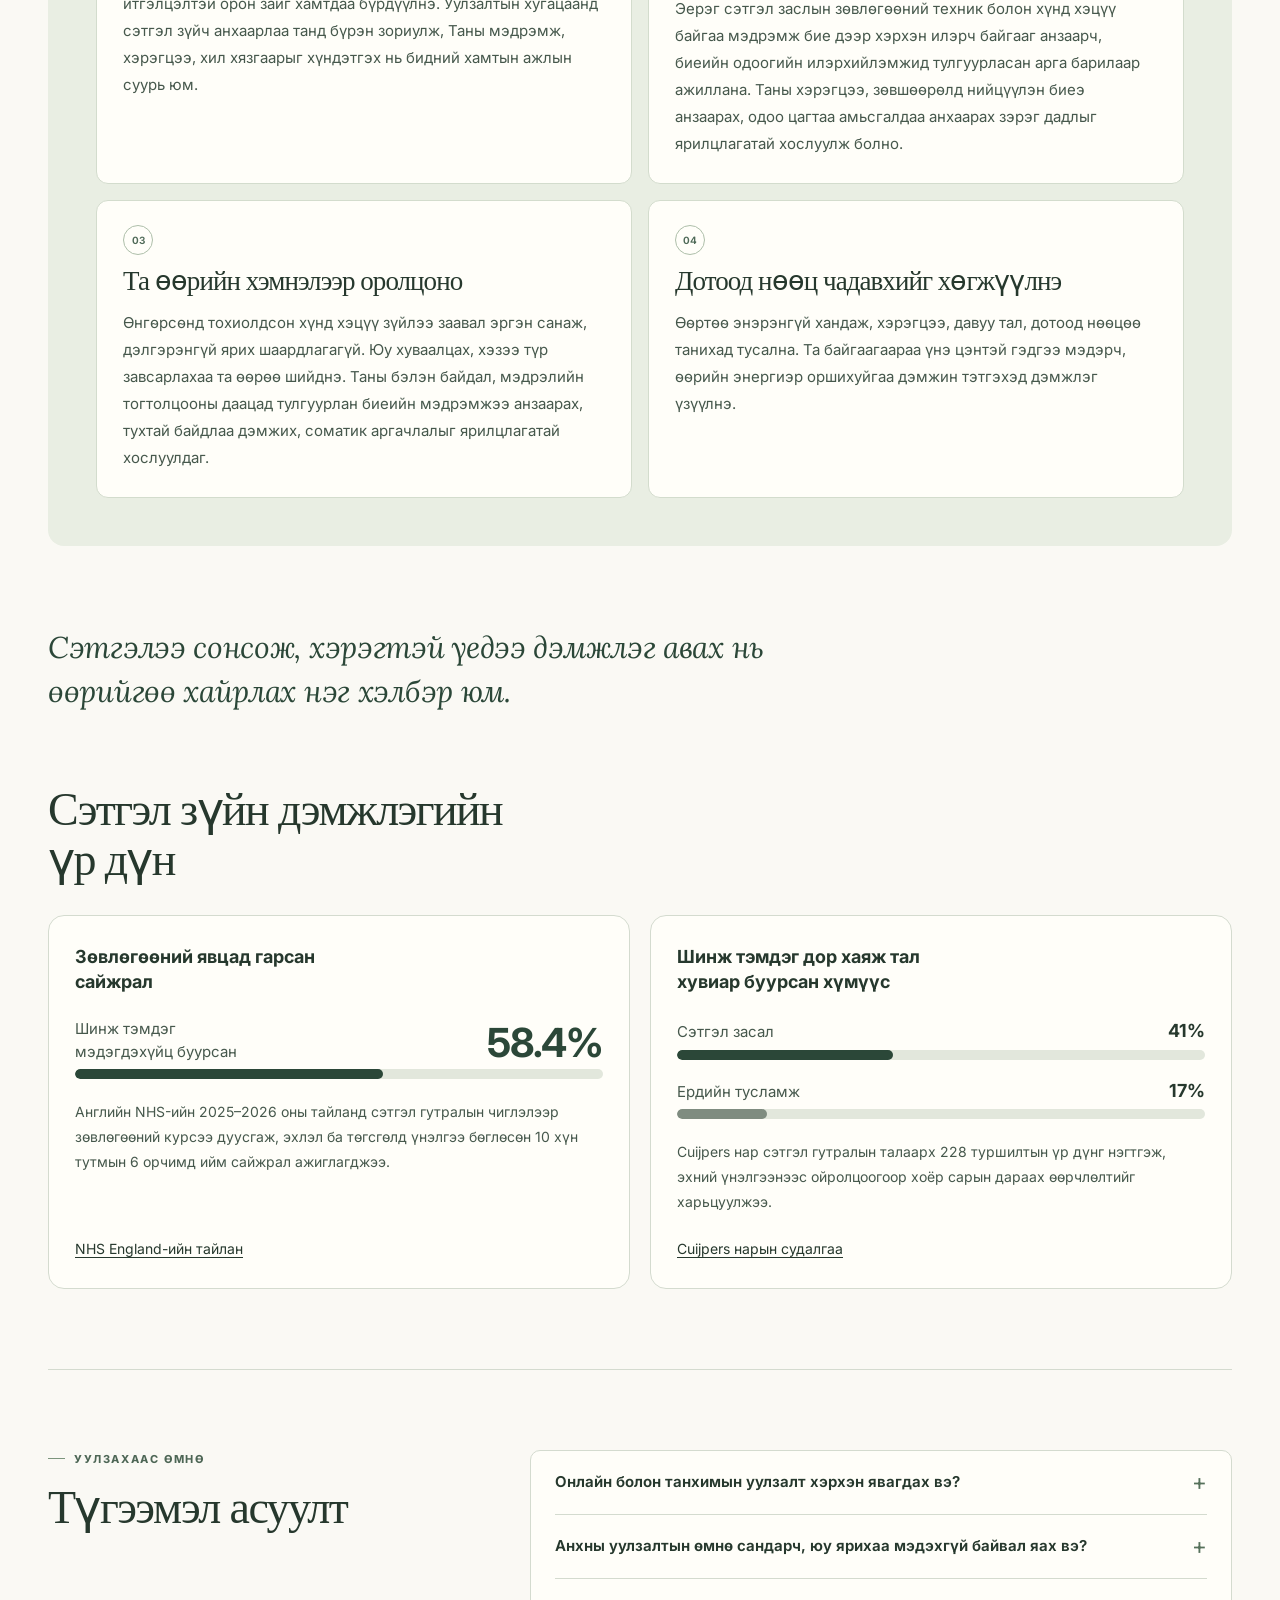
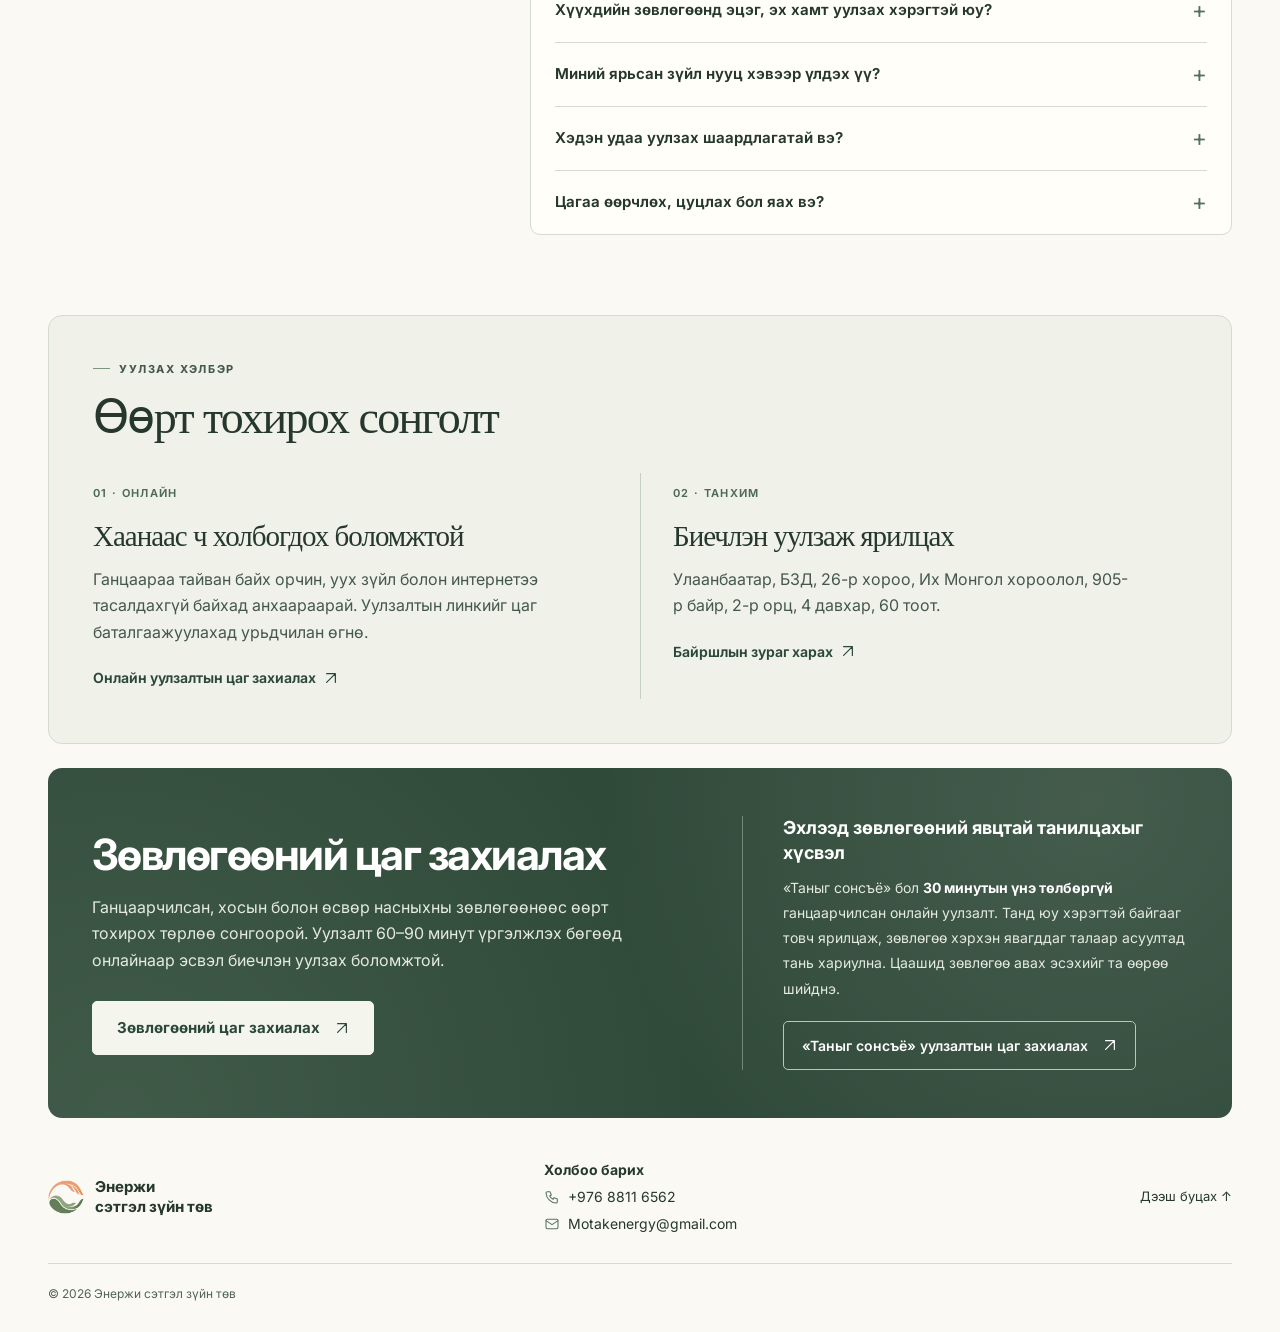
==== commit af26b339: "Хүүхдийн зөвлөгөө текст засав" ====
--- a/index.html
+++ b/index.html
@@ -217,11 +217,11 @@
         <article class="card">
           <span class="card-num">03</span>
           <h3 class="card-title">Өсвөр насныханд зориулсан зөвлөгөө (14–17 нас)</h3>
-          <p class="card-text">Хүүхэд өөрт юу тохиолдож байгааг ойлгох, мэдрэмжээ үгээр илэрхийлэхэд заримдаа дэмжлэг хэрэгтэй болдог. Сургууль, найз нөхөд, гэр бүлийн харилцаа, өөртөө итгэх итгэл зэрэг санааг нь зовоож буй зүйлсийн талаар сэтгэл зүйчтэй ярилцаж болно.</p>
+          <p class="card-text">Хүүхэд тань юу мэдэрч байгаагаа үгээр илэрхийлэхэд хэцүү, хэнд ярихаа мэдэхгүй үе байж болно. Хичээлийн ачаалал, найз нөхдийн үл ойлголцол, гэр бүлийн зөрчил, өөртөө эргэлзэх зэрэг санааг нь зовоож буй зүйлээ сэтгэл зүйчтэй ярилцах боломжтой. Уулзалтаар өөрт тохиолдож буй зүйлээ ойлгож, мэдрэмж, хэрэгцээгээ таньж илэрхийлэхэд нь дэмжлэг үзүүлнэ.</p>
           <details class="accordion accordion-sm">
             <summary>Тухтай ярилцах орон зай <span class="plus" aria-hidden="true">+</span></summary>
             <div class="accordion-body">
-              <p>Хүүхдийн хүсэл, бэлэн байдлыг харгалзан тохирсон хэмнэлээр ярилцана. Зөвлөгөө эхлэхийн өмнө ярилцсан зүйлс ямар хүрээнд нууц хэвээр байхыг тайлбарлаж, эцэг эх, асран хамгаалагч уулзалтад хэрхэн оролцохыг хамтдаа тохирно.</p>
+              <p>Хүүхдийн тань хүсэл, бэлэн байдлыг хүндэтгэж, итгэлцлийг аажмаар бүрдүүлнэ. Юу хуваалцахаа бодох, үгээ олох, түр чимээгүй суух цаг ч түүнд бий. Зөвлөгөө эхлэхийн өмнө хүүхэд болон эцэг эх, асран хамгаалагчид нууцлалын хүрээг тайлбарлаж, уулзалтад хэрхэн оролцохыг хамтдаа тохирно.</p>
             </div>
           </details>
           <div class="card-book">
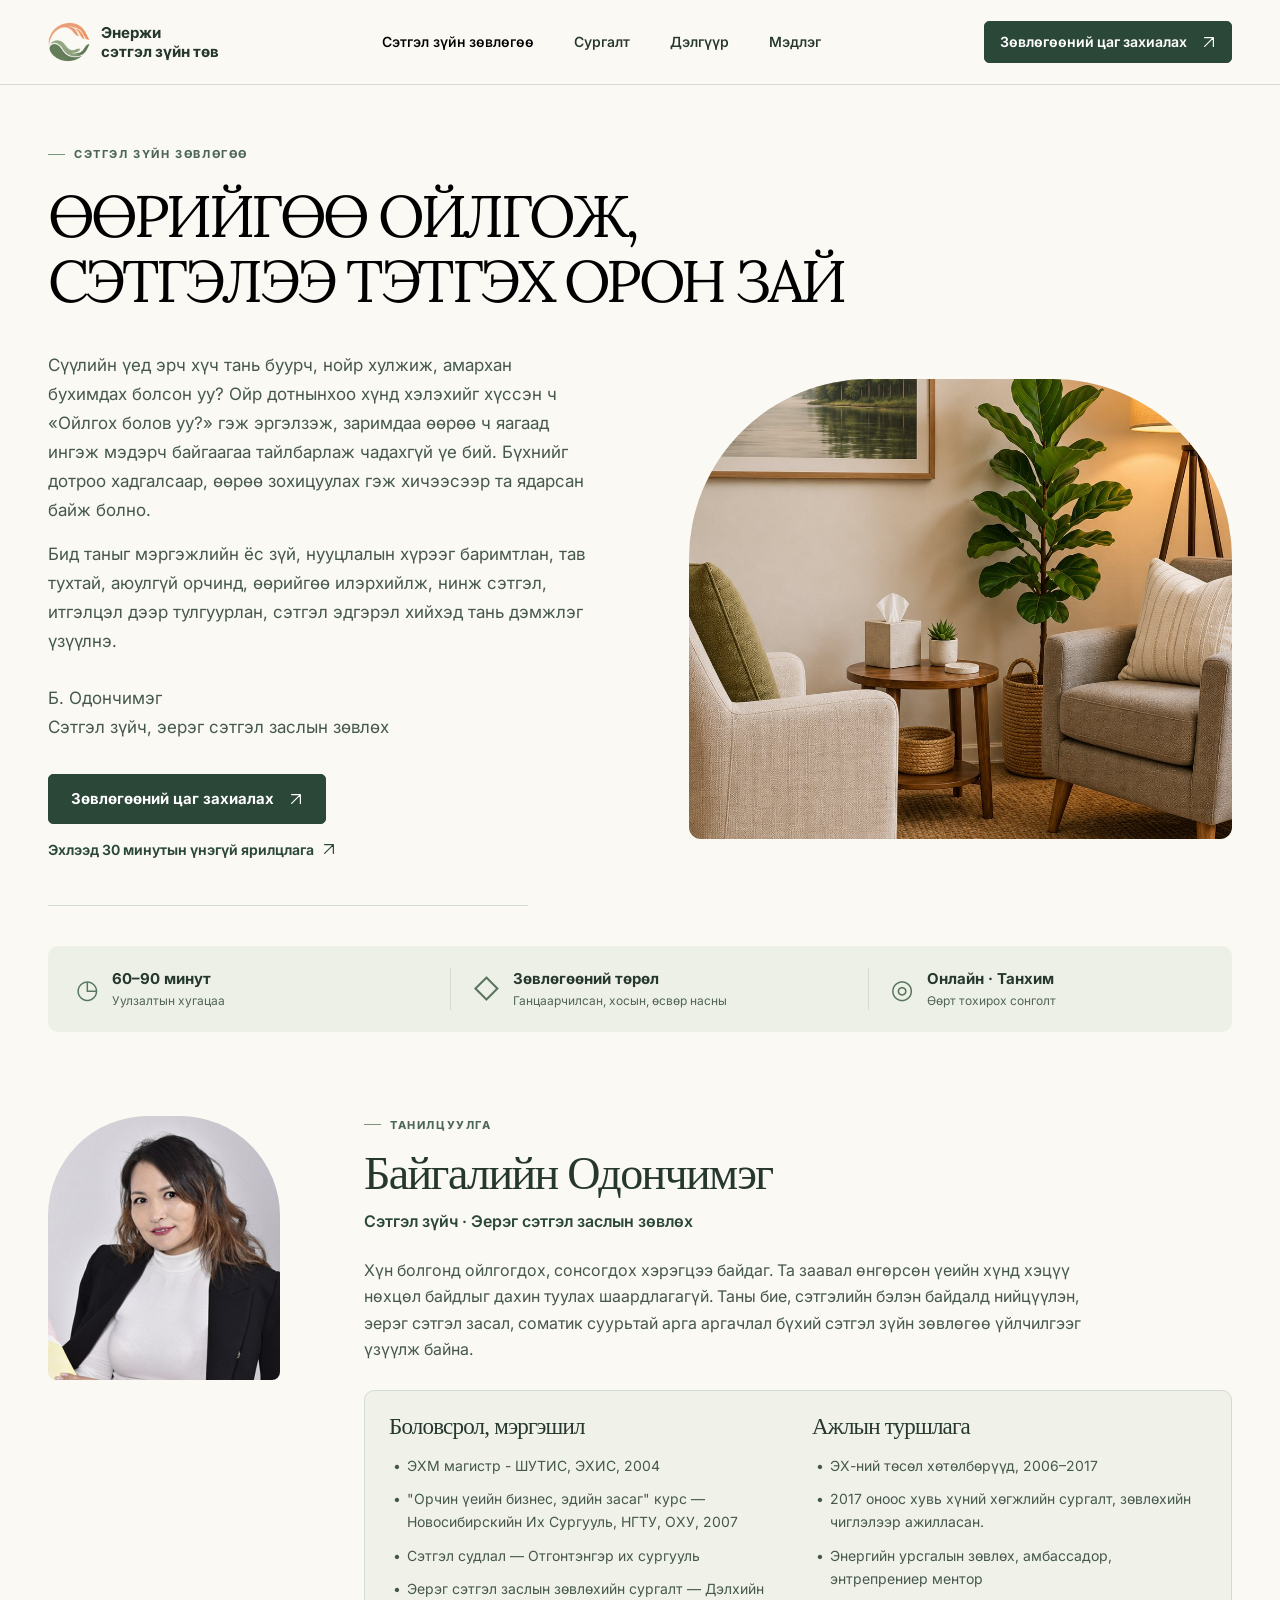
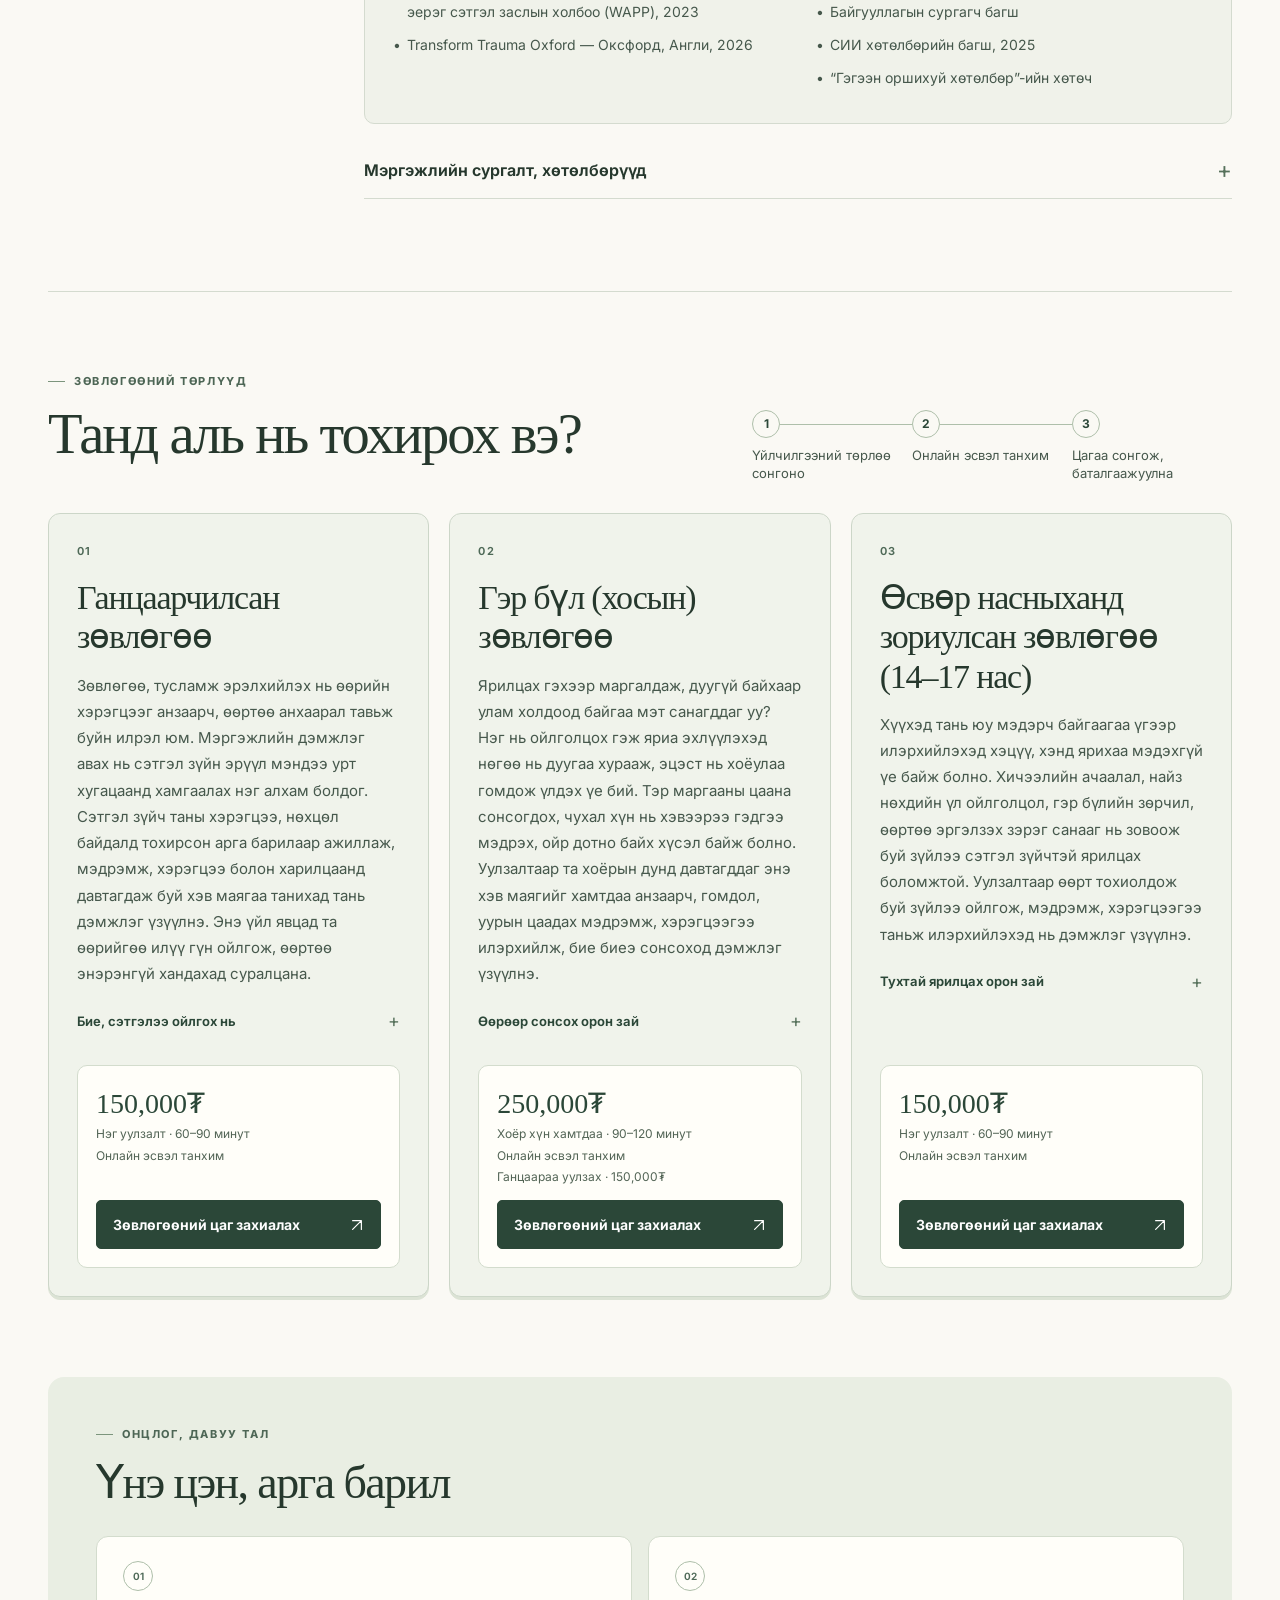
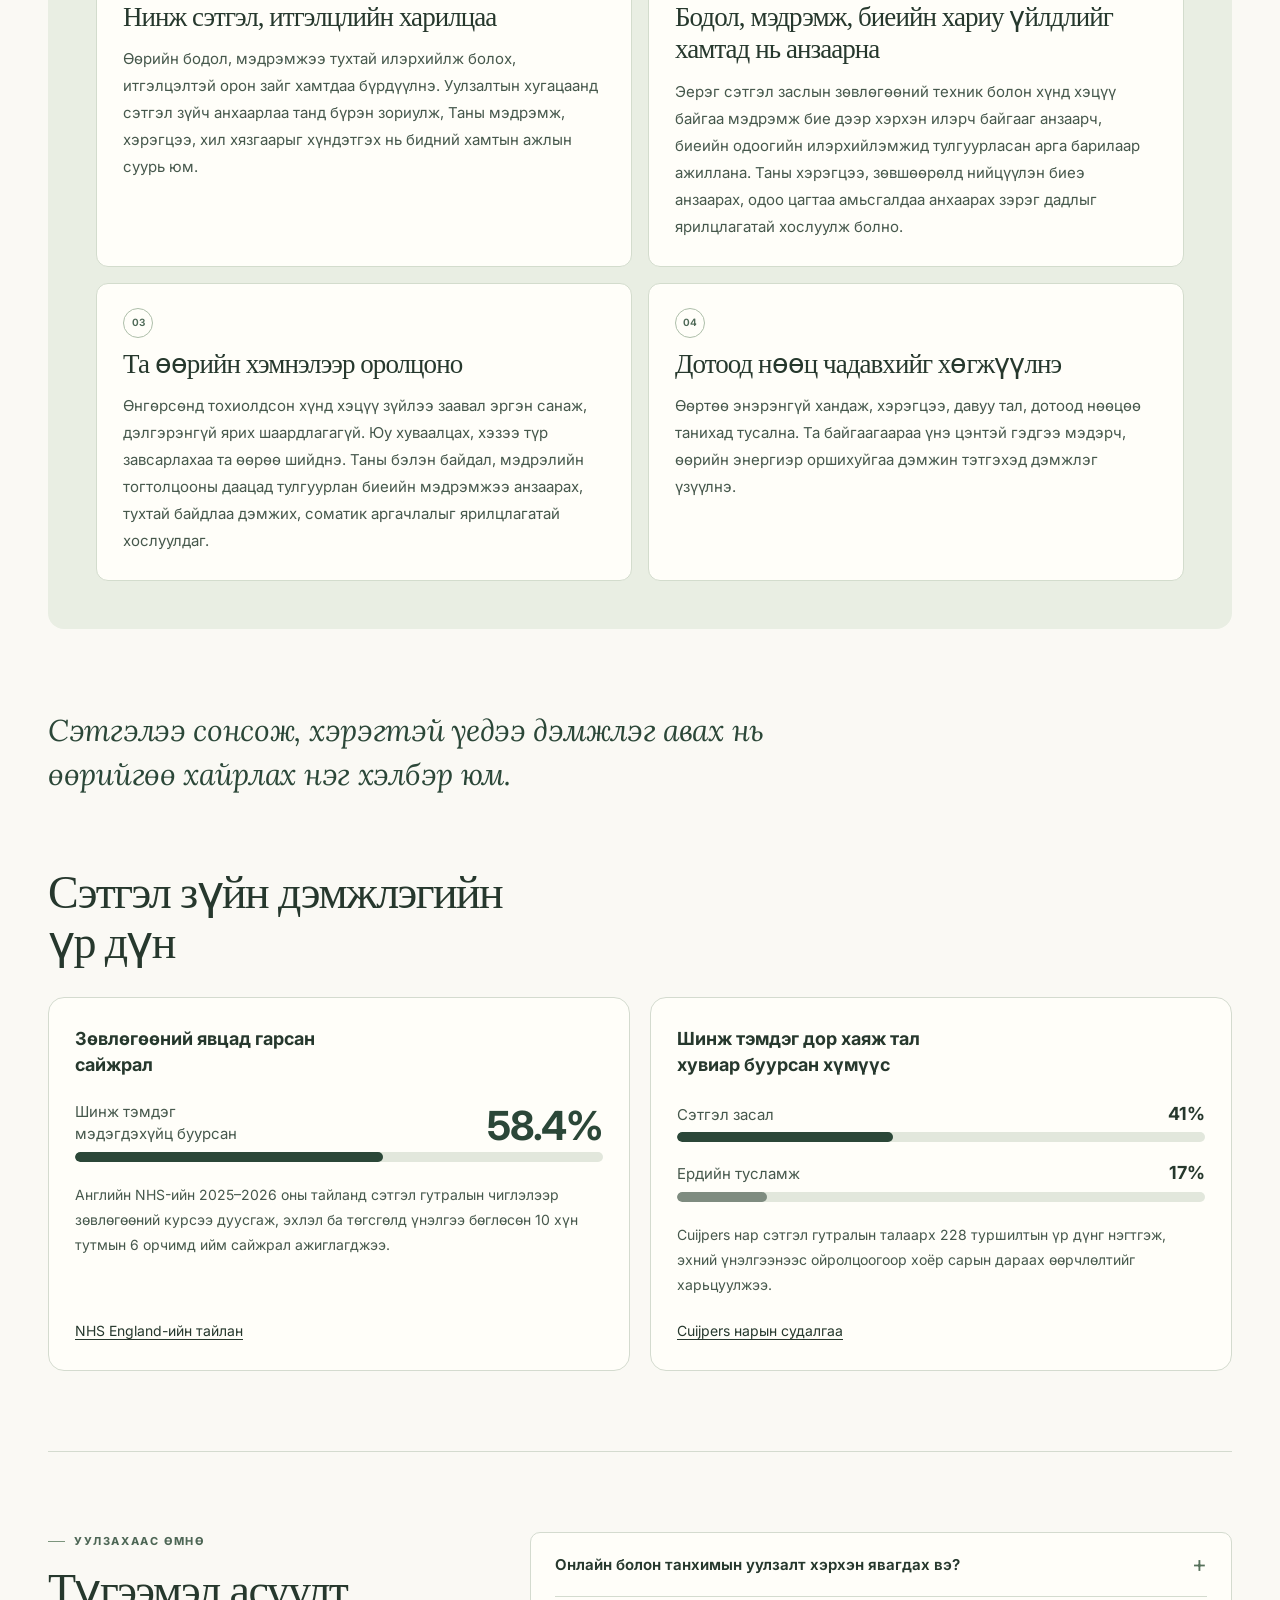
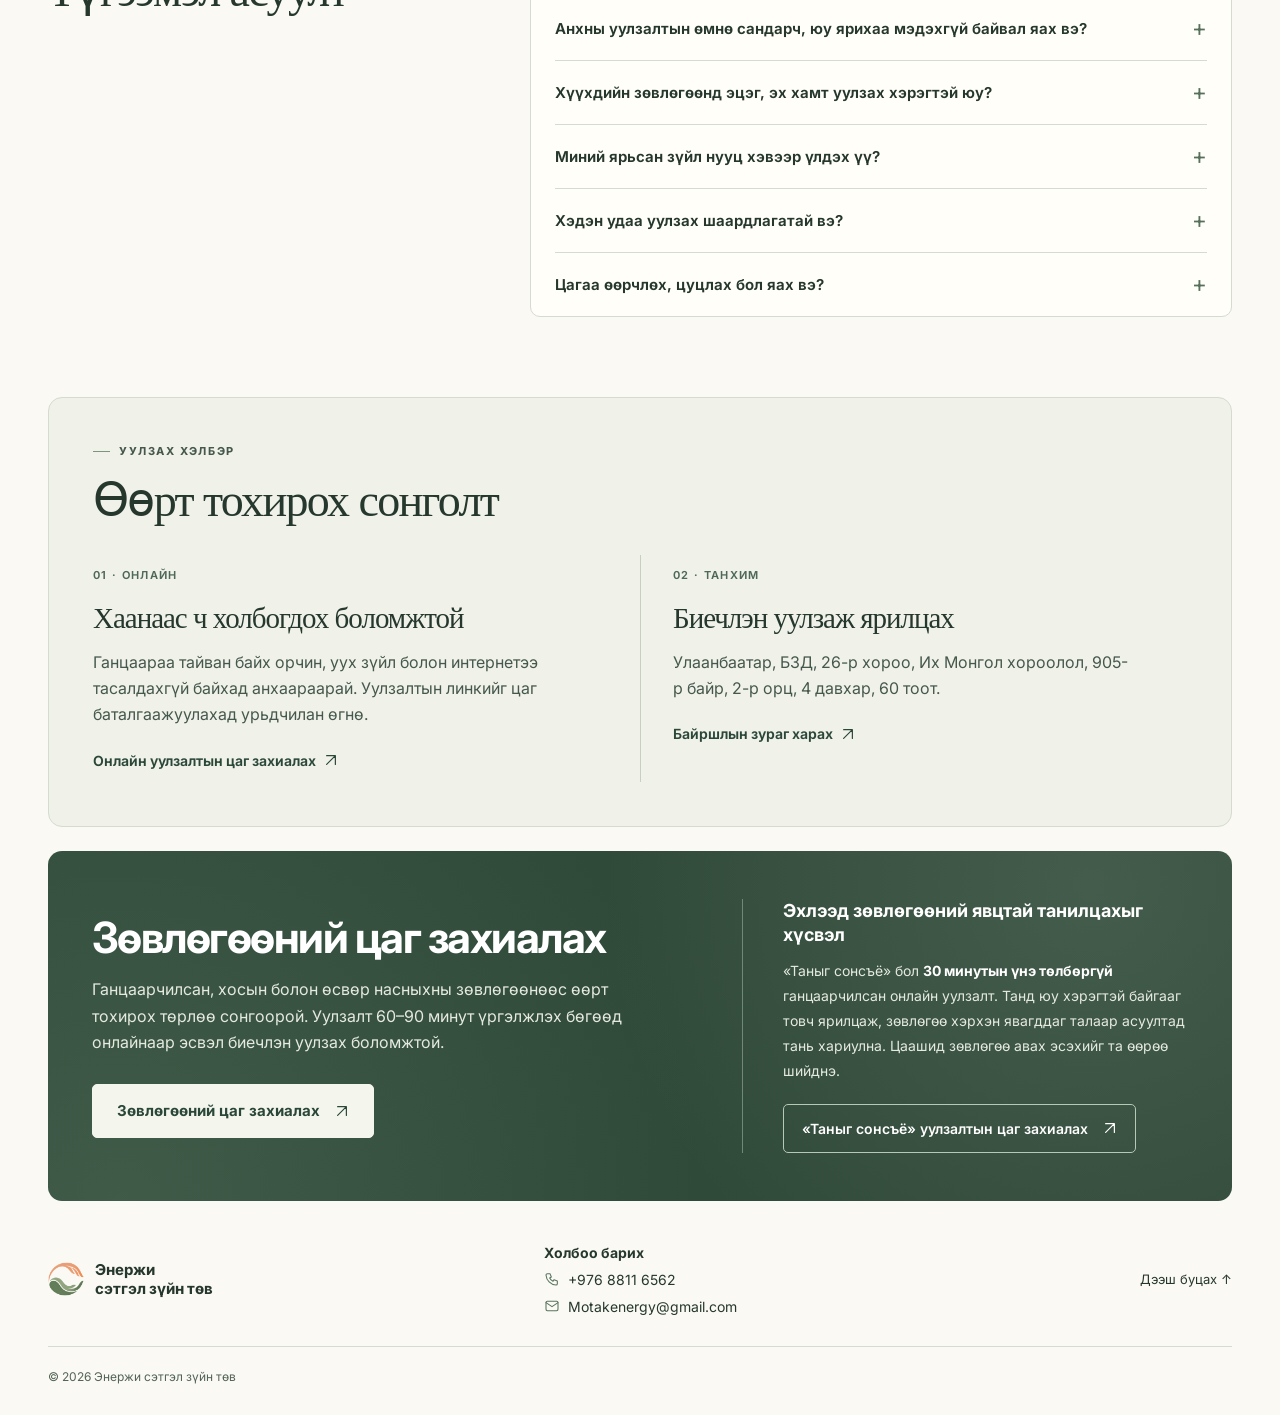
==== commit b7298fc5: "Нүүр эхлэл текст засварлав" ====
--- a/index.html
+++ b/index.html
@@ -53,9 +53,8 @@
 
       <div class="hero-text">
         <div class="hero-intro">
-          <p>Хаанаас эхлэх вэ?</p>
-          <p>Сэтгэл зовоосон асуудлаасаа салж чадахгүй, яах учраа олохгүй, хэн нэгэнтэй яримаар байвч, ярилцах хүн байхгүй, хэрхэн ярихаа мэдэхгүй. Яг тэр зүйл л байнга бодогдсоор байна уу?</p>
-          <p>Бид таныг мэргэжлийн ёс зүй бүхий тав тухтай, аюулгүй орчинд, өөрийгөө чөлөөтэй илэрхийлж, нинж сэтгэл, итгэлцэл дээр тулгуурлан сэтгэл эдгэрэл хийхэд тань дэмжлэг үзүүлнэ.</p>
+          <p>Сүүлийн үед эрч хүч тань буурч, нойр хулжиж, амархан бухимдах болсон уу? Ойр дотнынхоо хүнд хэлэхийг хүссэн ч «Ойлгох болов уу?» гэж эргэлзэж, заримдаа өөрөө ч яагаад ингэж мэдэрч байгаагаа тайлбарлаж чадахгүй үе бий. Бүхнийг дотроо хадгалсаар, өөрөө зохицуулах гэж хичээсээр та ядарсан байж болно.</p>
+          <p>Бид таныг мэргэжлийн ёс зүй, нууцлалын хүрээг баримтлан, тав тухтай, аюулгүй орчинд, өөрийгөө илэрхийлж, нинж сэтгэл, итгэлцэл дээр тулгуурлан, сэтгэл эдгэрэл хийхэд тань дэмжлэг үзүүлнэ.</p>
           <p class="hero-signature">Б. Одончимэг<br>Сэтгэл зүйч, эерэг сэтгэл заслын зөвлөх</p>
         </div>
 
--- a/styles.css
+++ b/styles.css
@@ -258,13 +258,8 @@
   line-height: 1.7;
 }
 /* Өнгө + Тодрол: нээлтийн асуулт */
-.hero-intro p:first-child {
-  color: var(--green);
-  font-weight: 650;
-}
-/* Proximity: асуулт ба асуудал нэг бүлэг, хариулт тусдаа, гарын үсэг хамгийн хол */
+/* Proximity: асуудал ба хариулт тусдаа, гарын үсэг хамгийн хол */
 .hero-intro p + p { margin-top: 16px; }
-.hero-intro p:first-child + p { margin-top: 4px; }
 .hero-intro .hero-signature { margin-top: 28px; }
 
 /* Байрлал: гол үйлдэл нүүр хэсэгт, эхний харагдах талбарт */
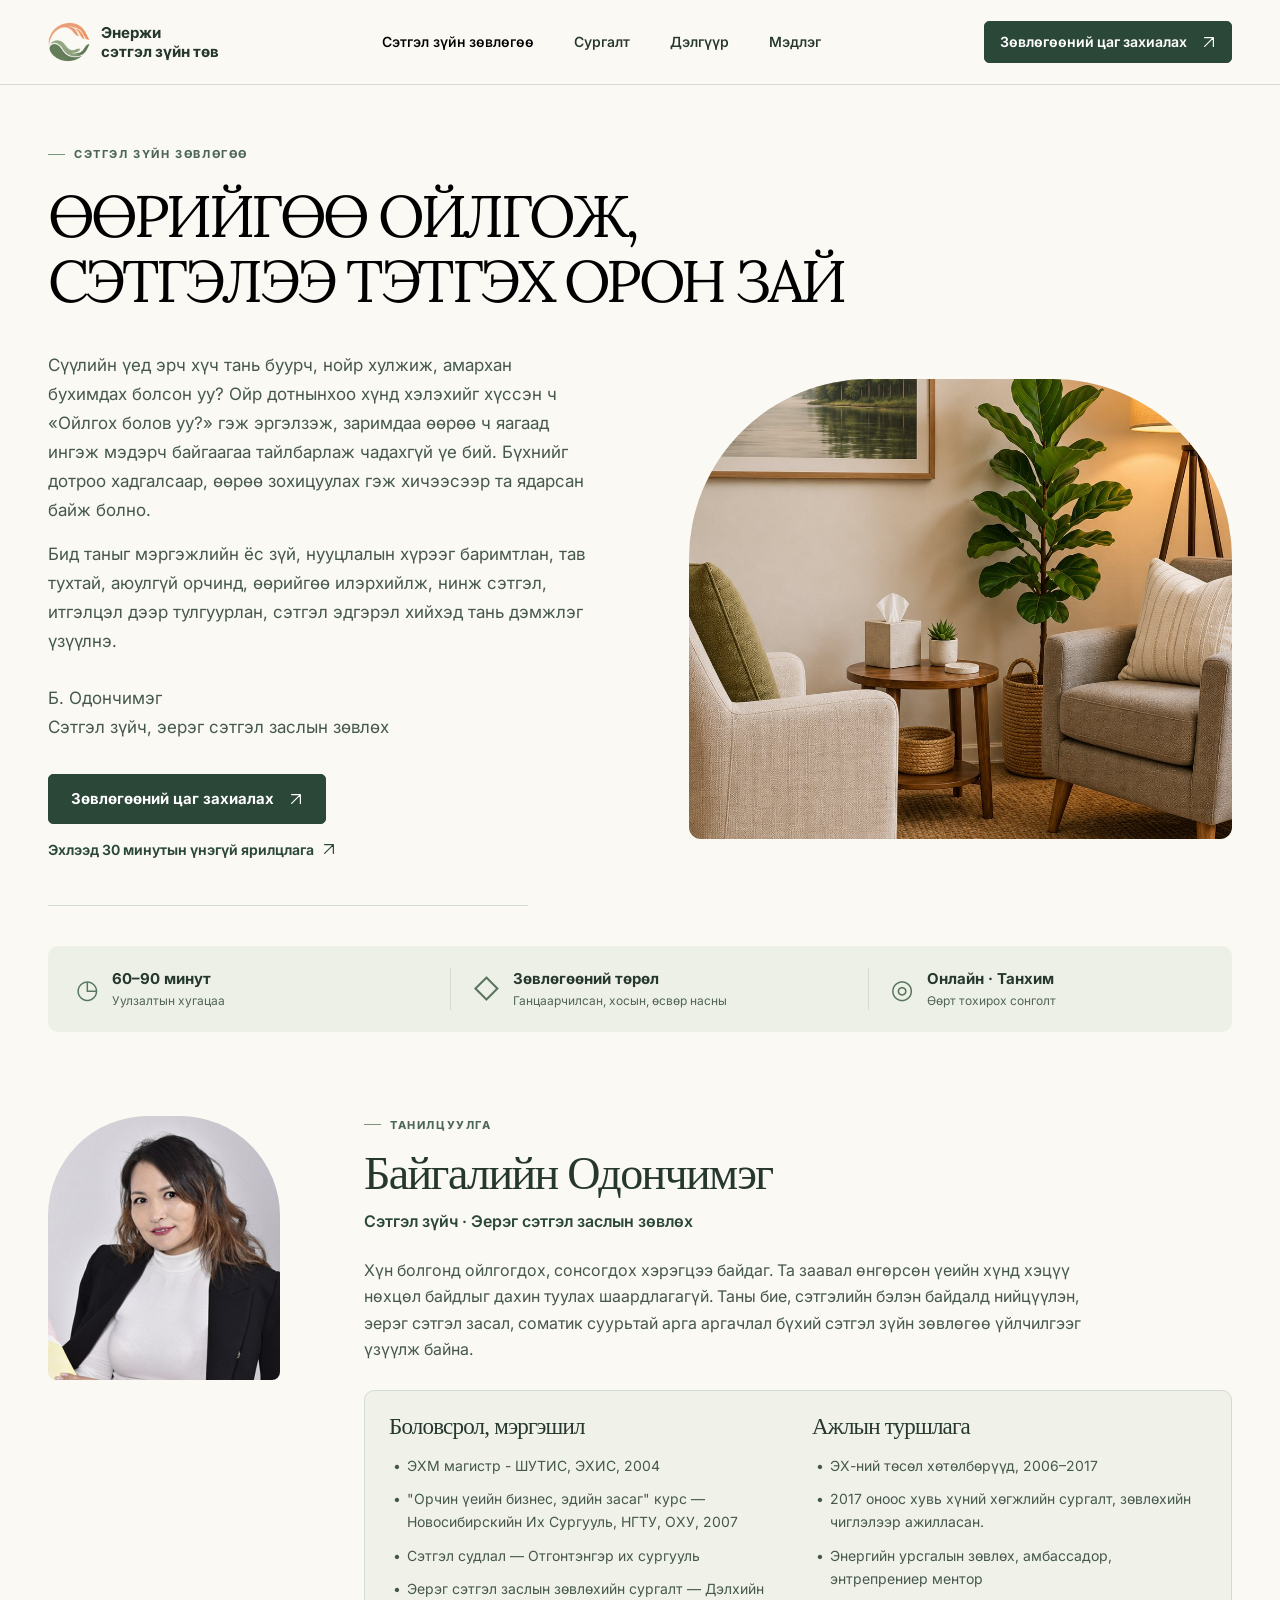
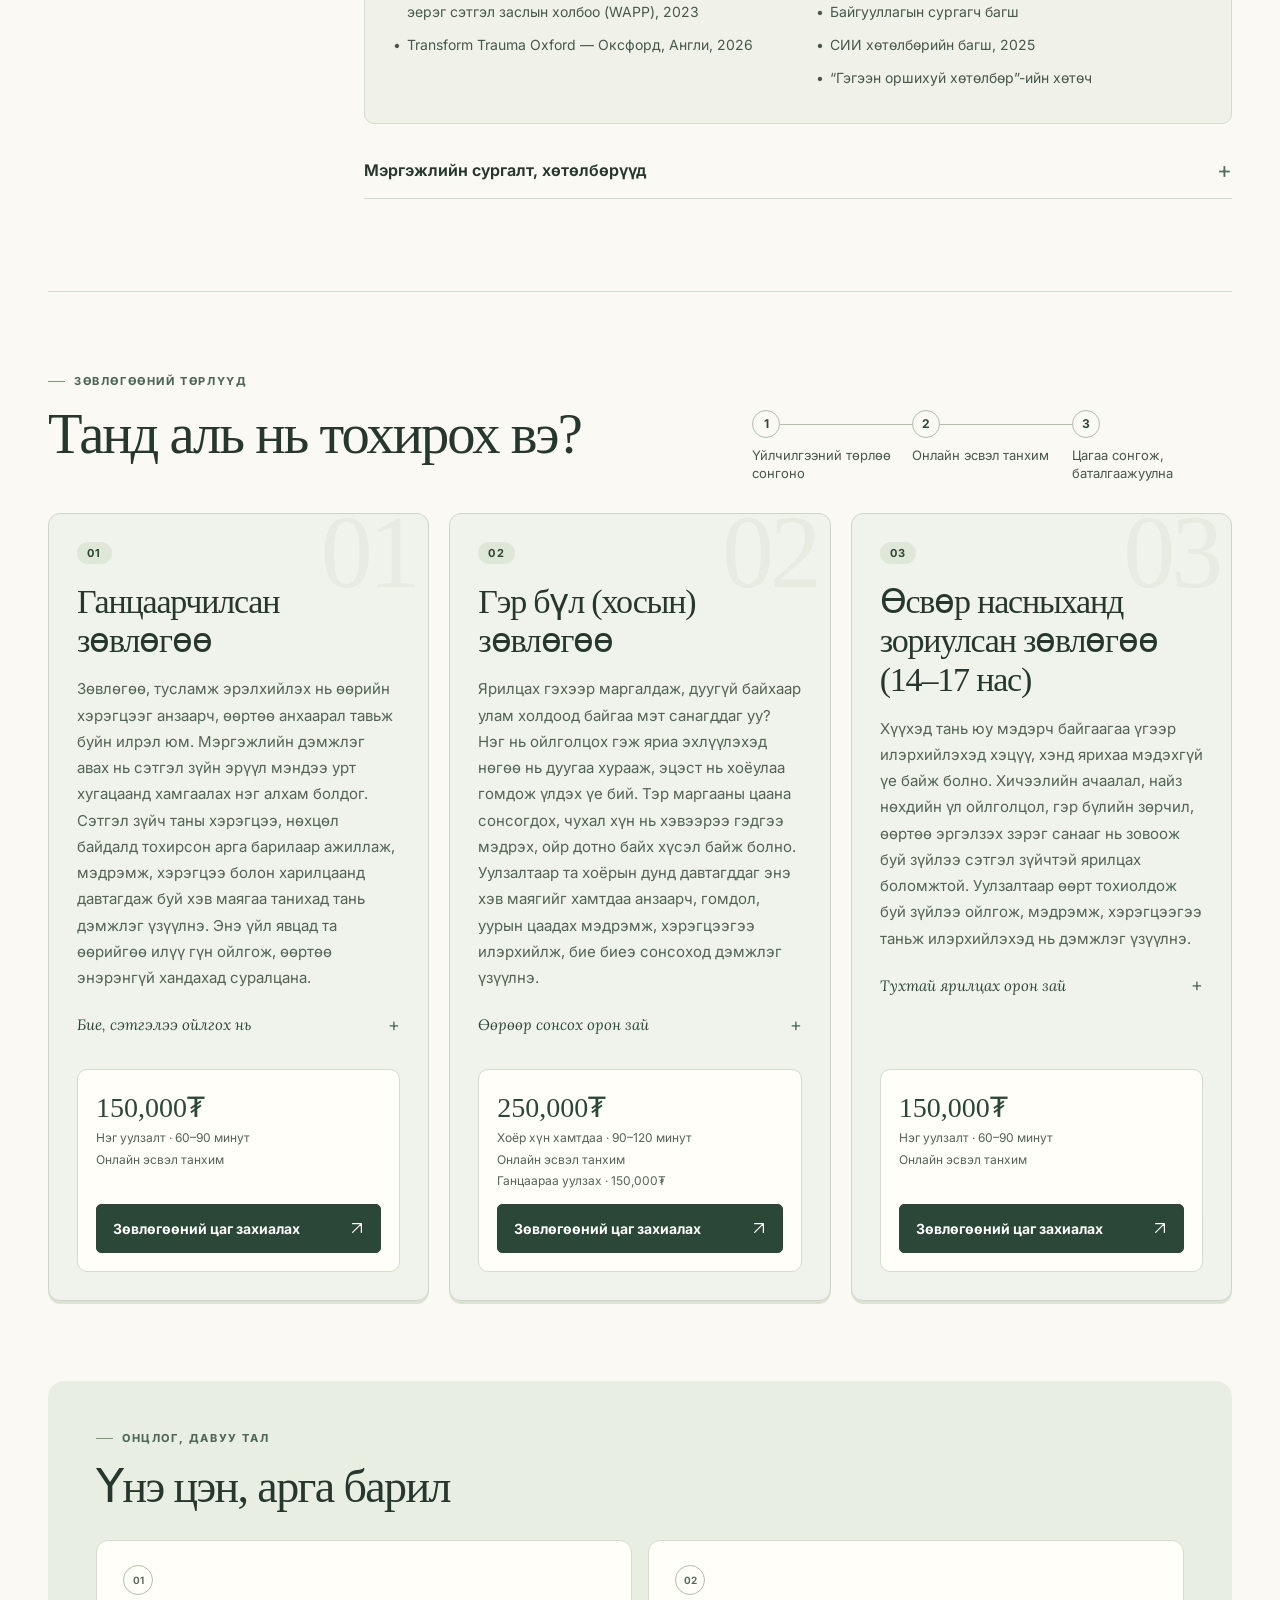
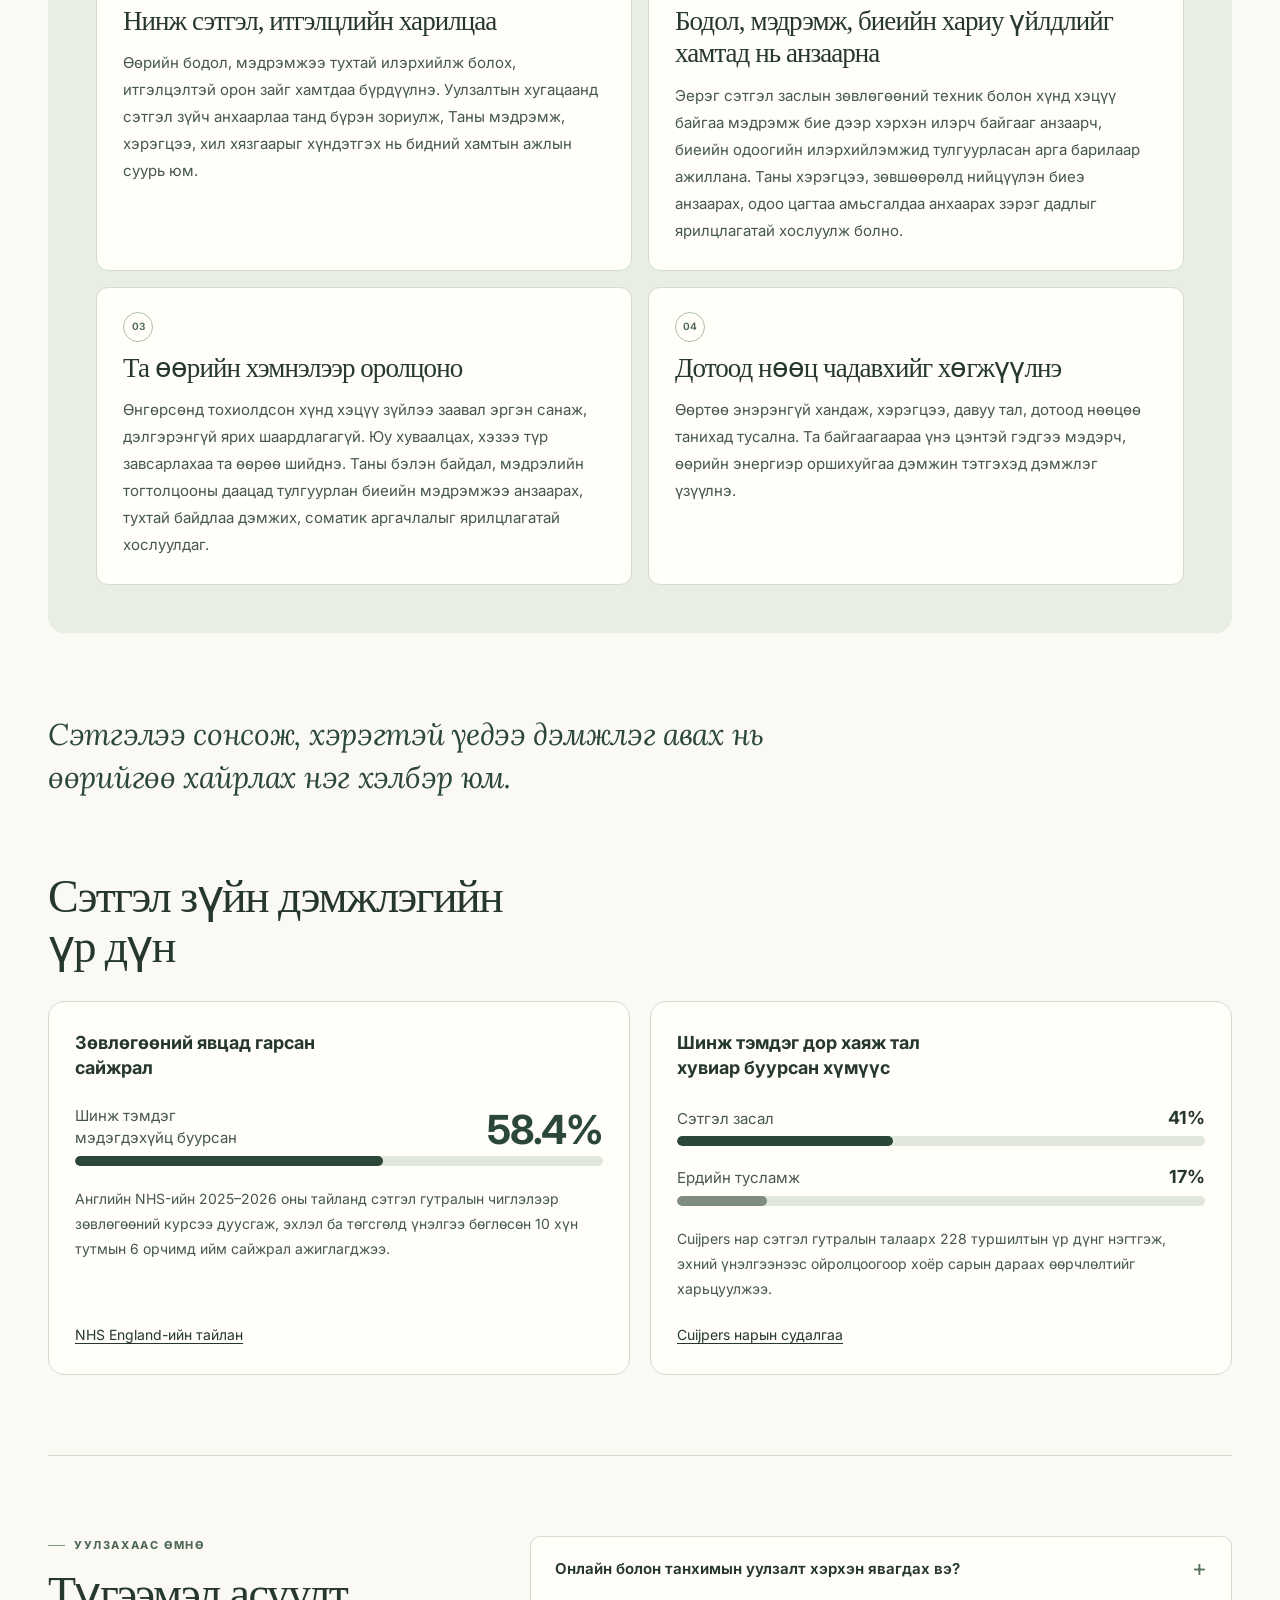
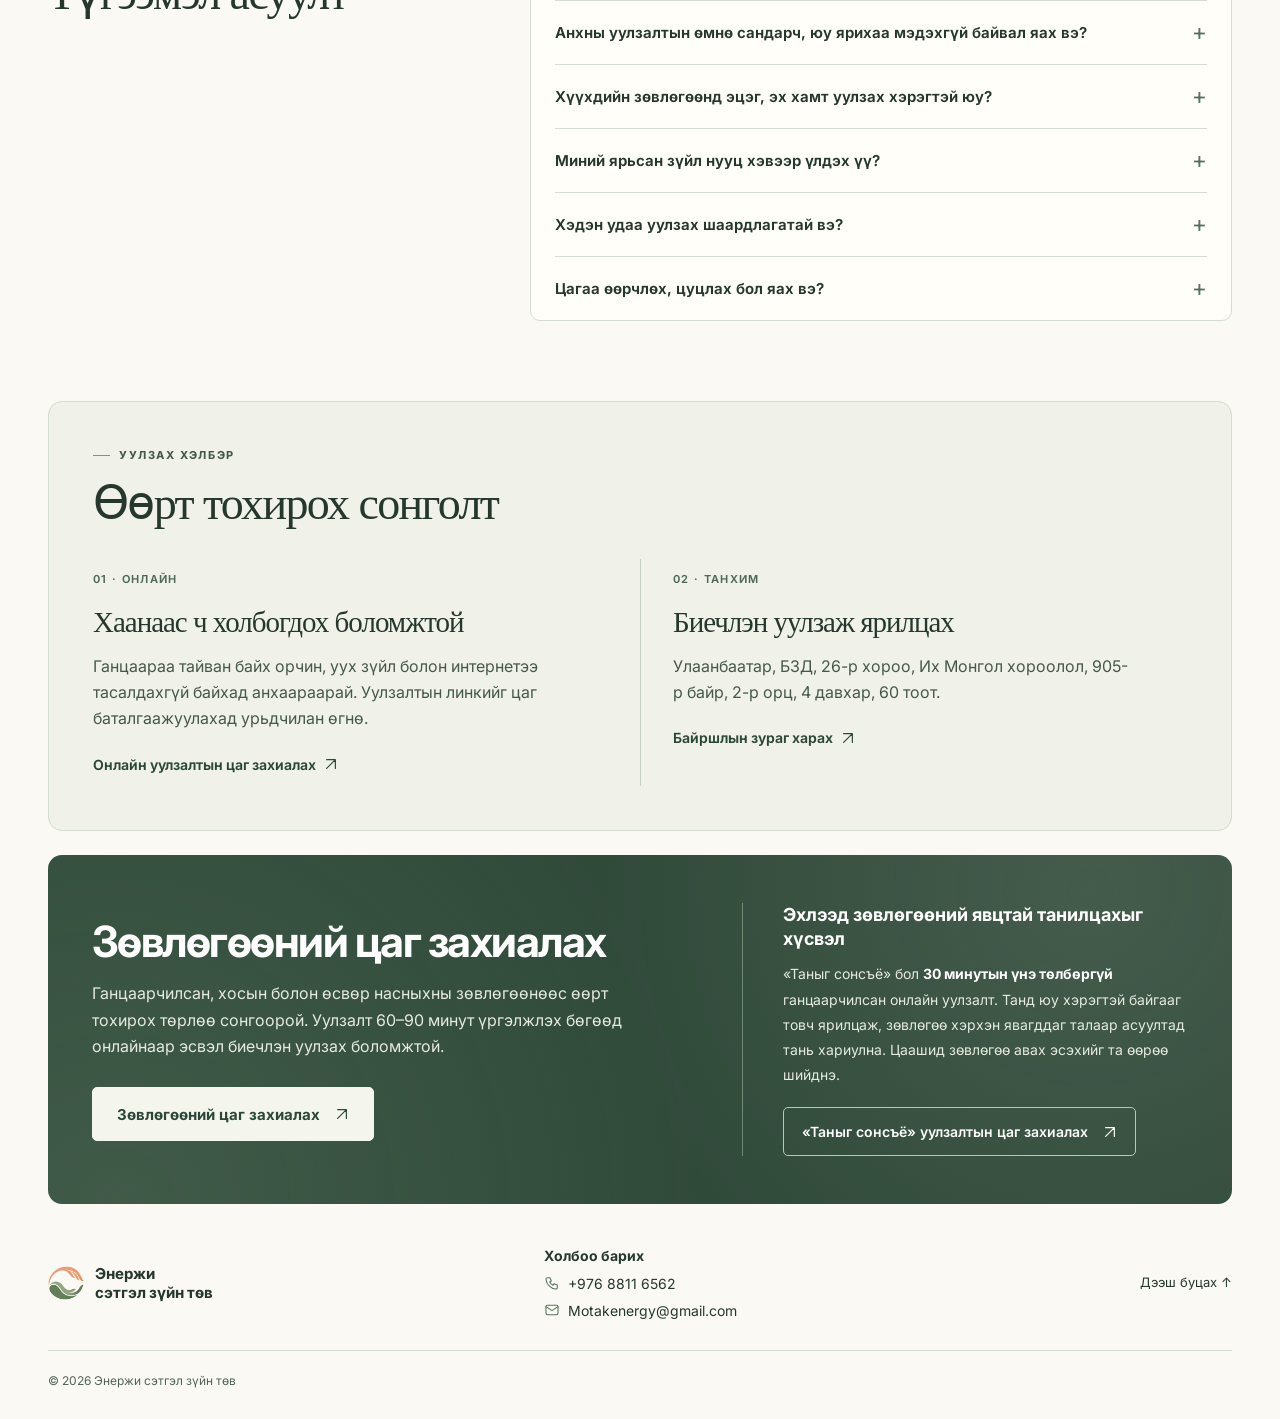
==== commit f8161858: "Дэлгүүр хуудсыг оруулав" ====
--- a/index.html
+++ b/index.html
@@ -30,9 +30,9 @@
       </a>
 
       <nav class="main-nav" aria-label="Үндсэн цэс">
-        <a href="#" aria-current="page">Сэтгэл зүйн зөвлөгөө</a>
-        <a href="#">Сургалт</a>
-        <a href="#">Дэлгүүр</a>
+        <a href="index.html" aria-current="page">Сэтгэл зүйн зөвлөгөө</a>
+        <a href="surgalt.html">Сургалт</a>
+        <a href="delguur.html">Дэлгүүр</a>
         <a href="#">Мэдлэг</a>
       </nav>
 
--- a/styles.css
+++ b/styles.css
@@ -530,9 +530,12 @@
   grid-template-columns: repeat(3, 1fr);
   gap: 20px;
   padding-top: 30px;
+  counter-reset: card;
 }
 
 .card {
+  position: relative;
+  overflow: hidden;
   display: flex;
   flex-direction: column;
   padding: 28px;
@@ -540,14 +543,35 @@
   border-radius: 12px;
   background: var(--surface-card);
   filter: drop-shadow(0 3px 0 #dce3d5);
-}
-
+  counter-increment: card;
+}
+
+/* Хээ: баруун дээд буланд том, бүдэг серифтэй дугаар */
+.card::after {
+  content: counter(card, decimal-leading-zero);
+  position: absolute;
+  top: -14px;
+  right: 12px;
+  color: var(--green);
+  font-family: var(--serif);
+  font-size: 104px;
+  line-height: 1;
+  letter-spacing: -.04em;
+  opacity: .045;
+  pointer-events: none;
+}
+
+/* Байрлал + Өнгө: дугаар — алхмын (flow) дугуйтай адил ногоон тэмдэг */
 .card-num {
-  padding-bottom: 18px;
-  color: var(--label);
+  align-self: flex-start;
+  margin-bottom: 18px;
+  padding: 1px 10px;
+  border-radius: 40px;
+  background: #dfe7d8;
+  color: var(--green);
   font-size: 11px;
-  font-weight: 650;
-  line-height: 18.15px;
+  font-weight: 700;
+  line-height: 20px;
   letter-spacing: 1.32px;
 }
 
@@ -562,13 +586,23 @@
   letter-spacing: -1.19px;
 }
 
+/* Тодрол: урт тайлбарыг гарчгаас нэг шат зөөлөн болгож гарчгийг тодруулна */
 .card-text {
   padding-bottom: 16px;
+  color: var(--muted);
   font-size: 15px;
   line-height: 26.25px;
 }
 
 .card .accordion-sm { margin-bottom: 26px; }
+/* Налуу: нэмэлт мэдээллийн гарчиг Lora налуугаар */
+.card .accordion-sm summary {
+  font-family: var(--lora);
+  font-style: italic;
+  font-weight: 400;
+  font-size: 15px;
+}
+.card .accordion-sm .plus { font-family: var(--sans); font-style: normal; }
 
 /* Common Region: үнэ + товч нэг хүрээнд */
 .card-book {
@@ -926,12 +960,25 @@
 @media (prefers-reduced-motion: no-preference) {
   /* Карт дээр хулгана очиход бага зэрэг өргөгдөнө */
   .card { transition: transform .25s ease, filter .25s ease; }
+  .card-num { transition: transform .3s ease; }
   @media (hover: hover) {
     .card:hover {
       transform: translateY(-3px);
       filter: drop-shadow(0 6px 0 #dce3d5);
     }
+    /* Өнцөг: зөвхөн hover үед дугаар бага зэрэг хазайна */
+    .card:hover .card-num { transform: rotate(-4deg); }
   }
+
+  /* Хөдөлгөөн: картууд ээлжлэн гарч ирнэ (0 / 120 / 240ms) */
+  .reveal-on .services .card {
+    opacity: 0;
+    translate: 0 16px;
+    transition: opacity .6s ease var(--d, 0s), translate .6s ease var(--d, 0s), transform .25s ease, filter .25s ease;
+  }
+  .reveal-on .services .card:nth-child(2) { --d: .12s; }
+  .reveal-on .services .card:nth-child(3) { --d: .24s; }
+  .reveal-on .services.is-visible .card { opacity: 1; translate: none; }
 
   /* Хэсгүүд аажмаар тодорно (script.js) */
   .reveal-on .about,
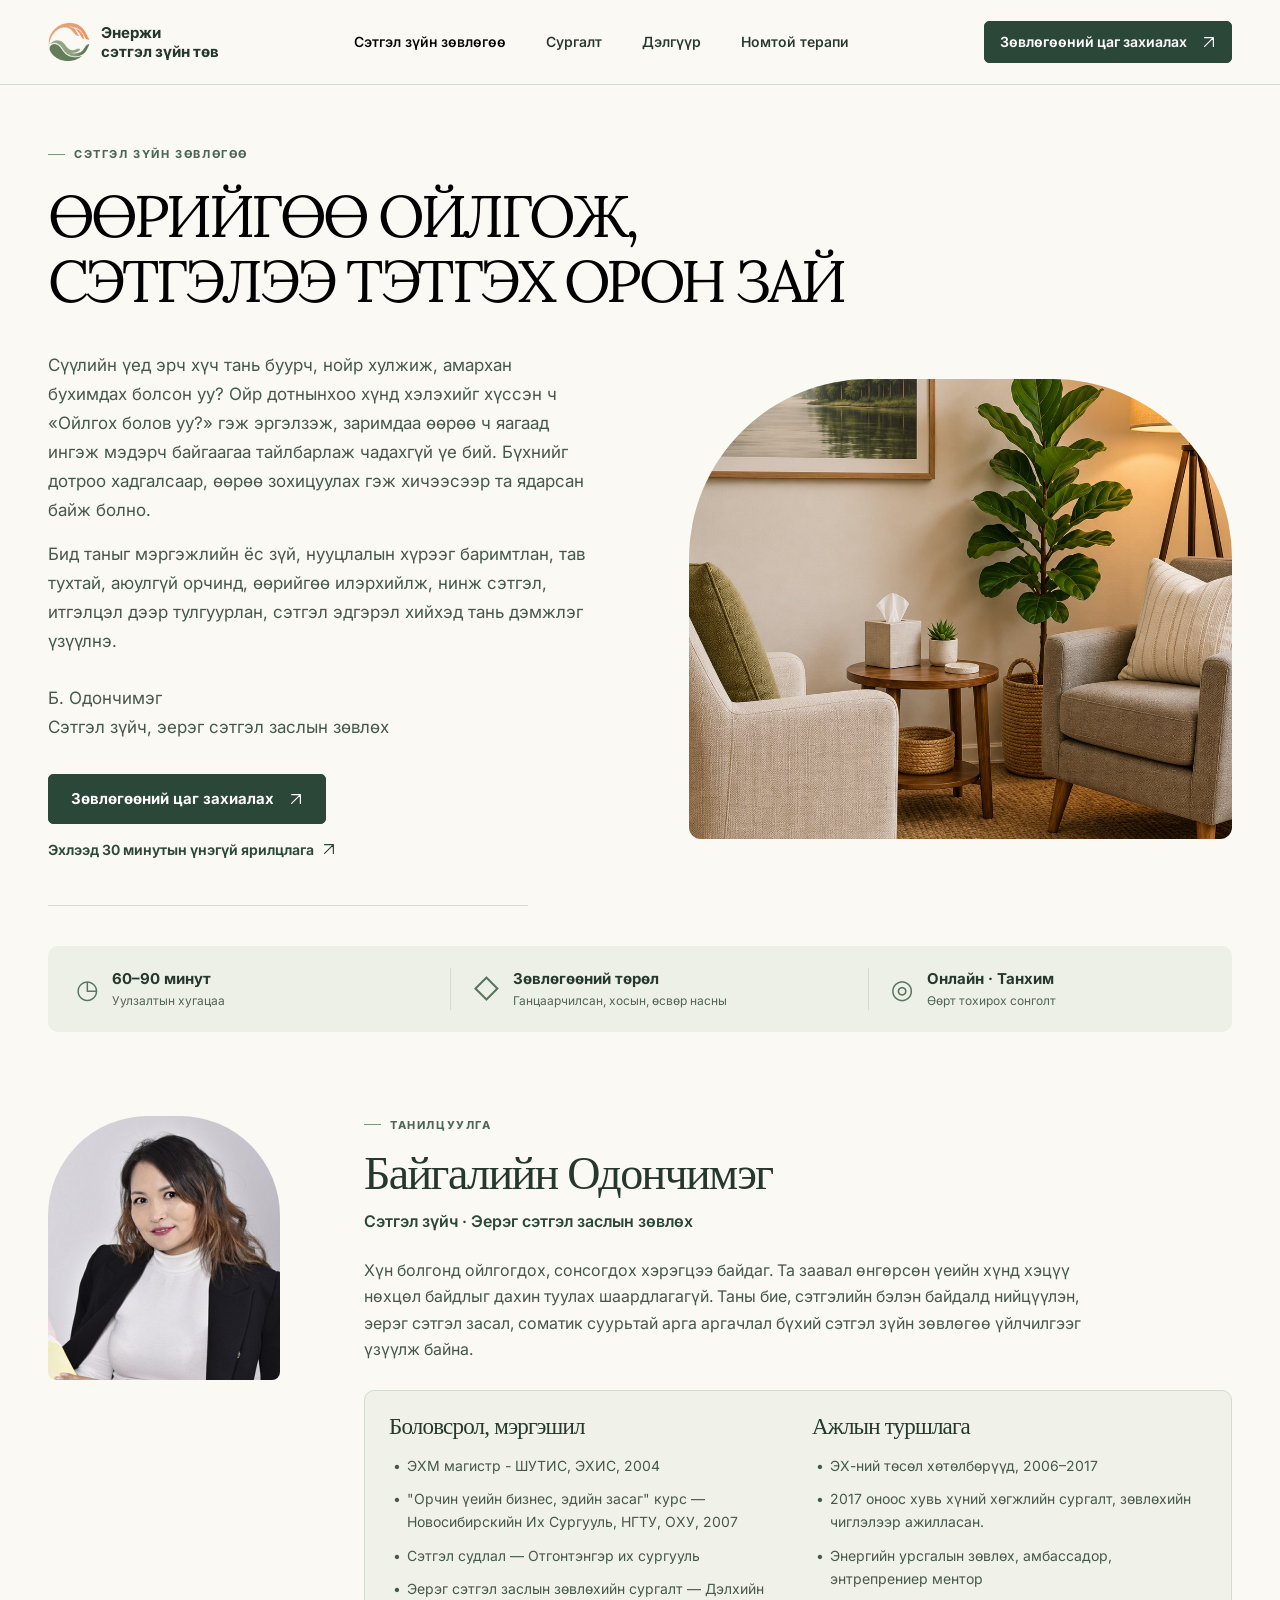
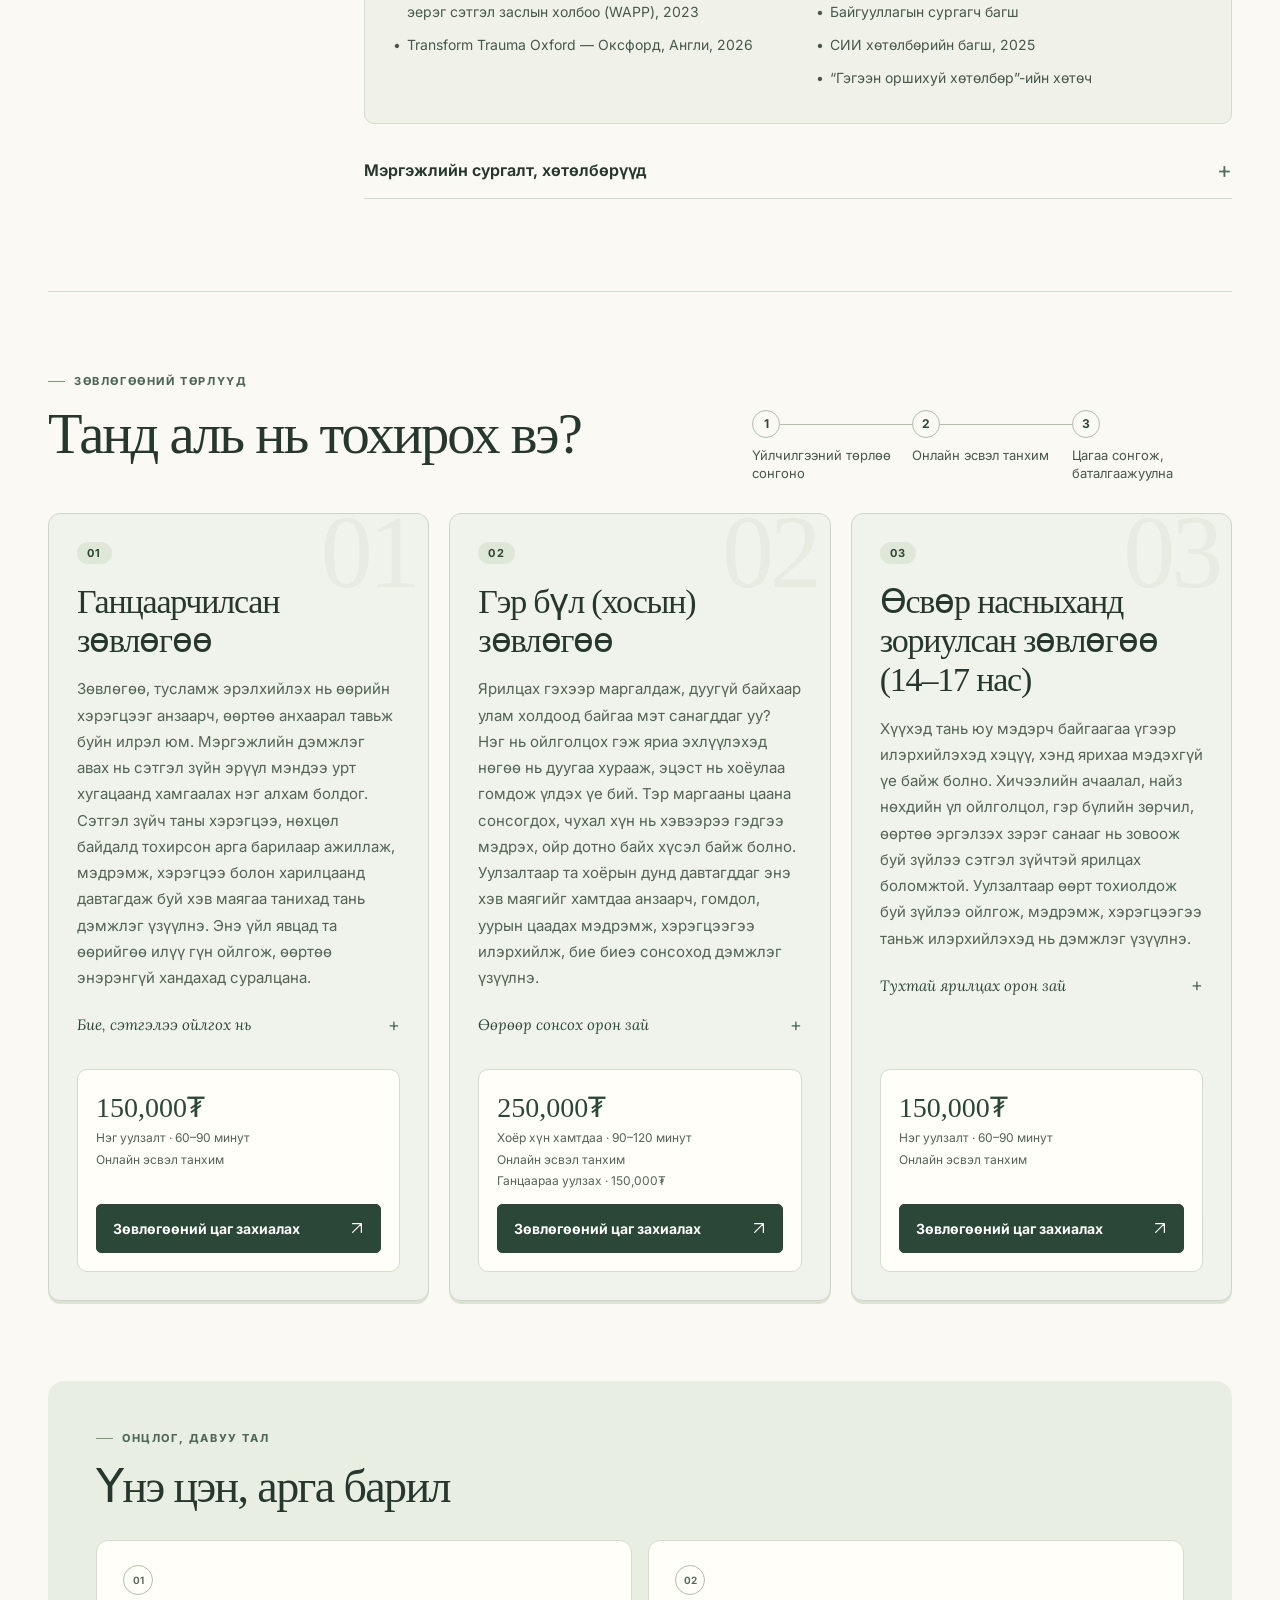
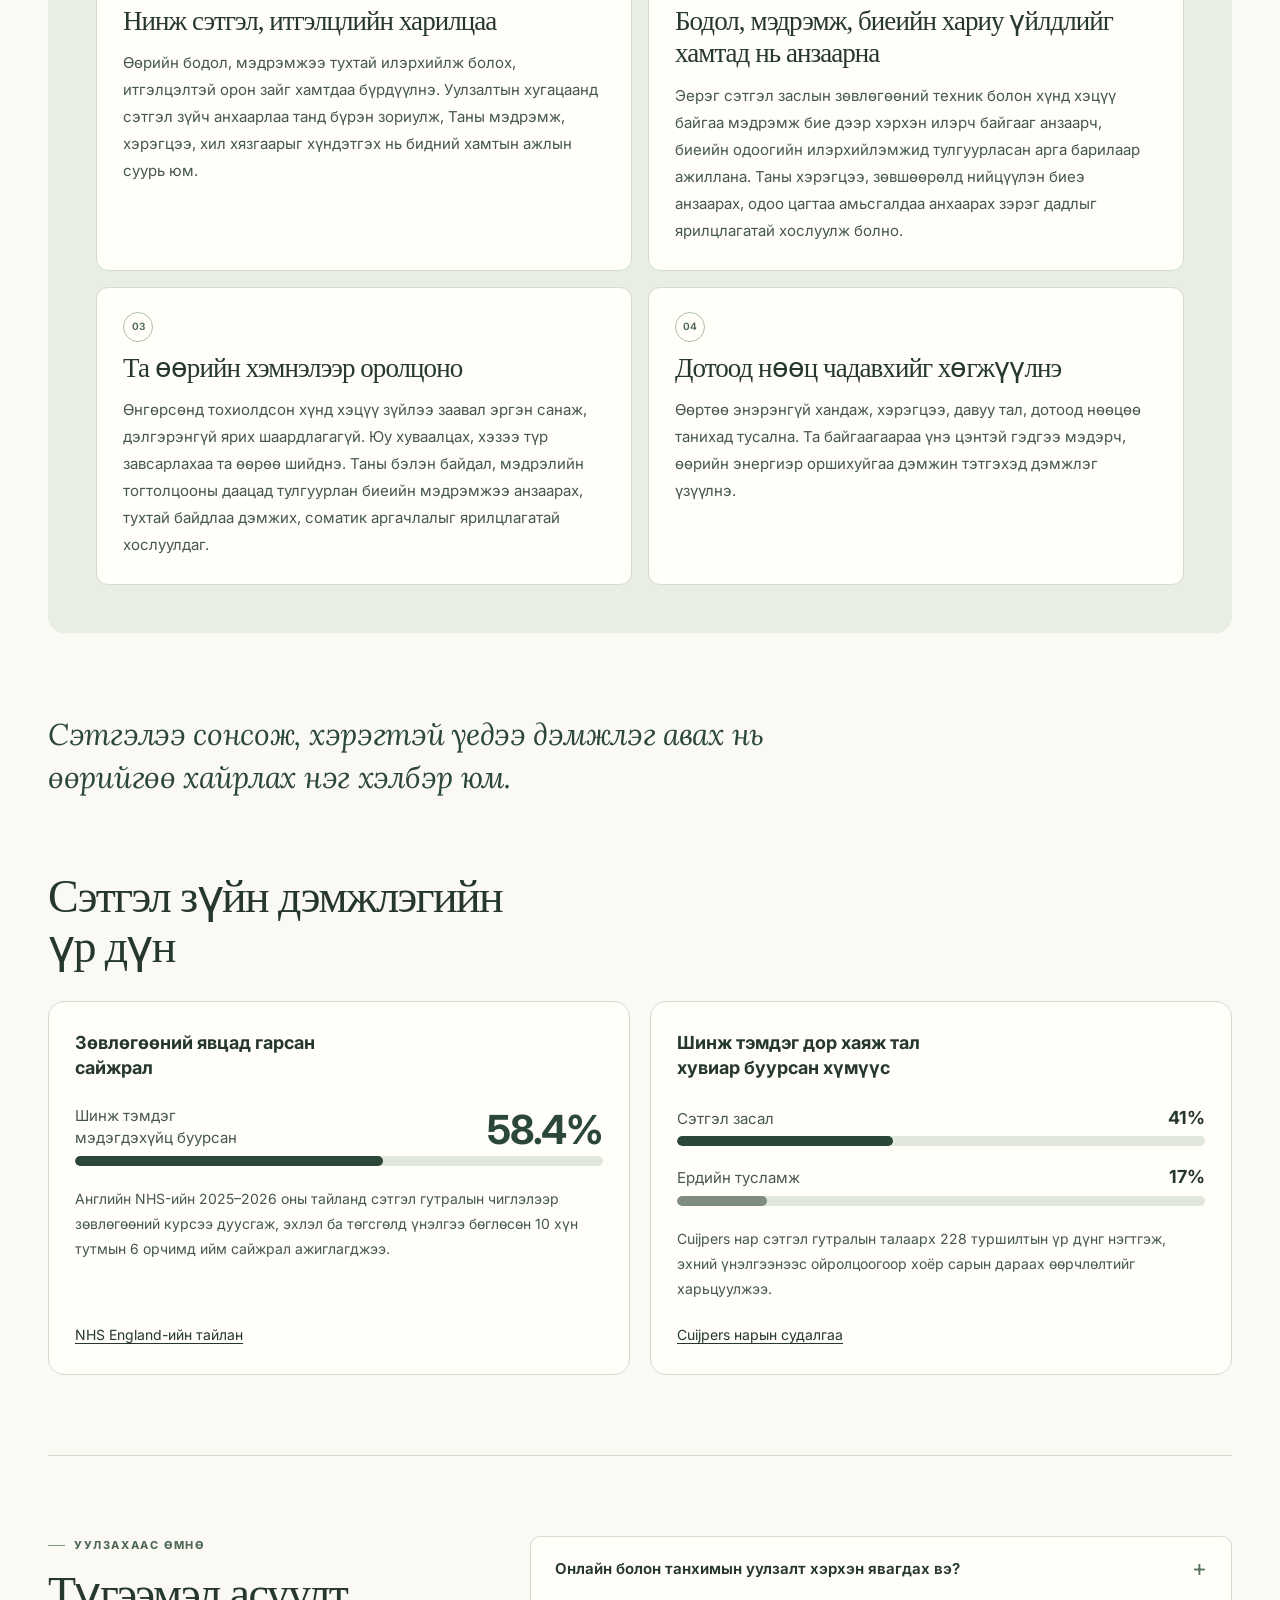
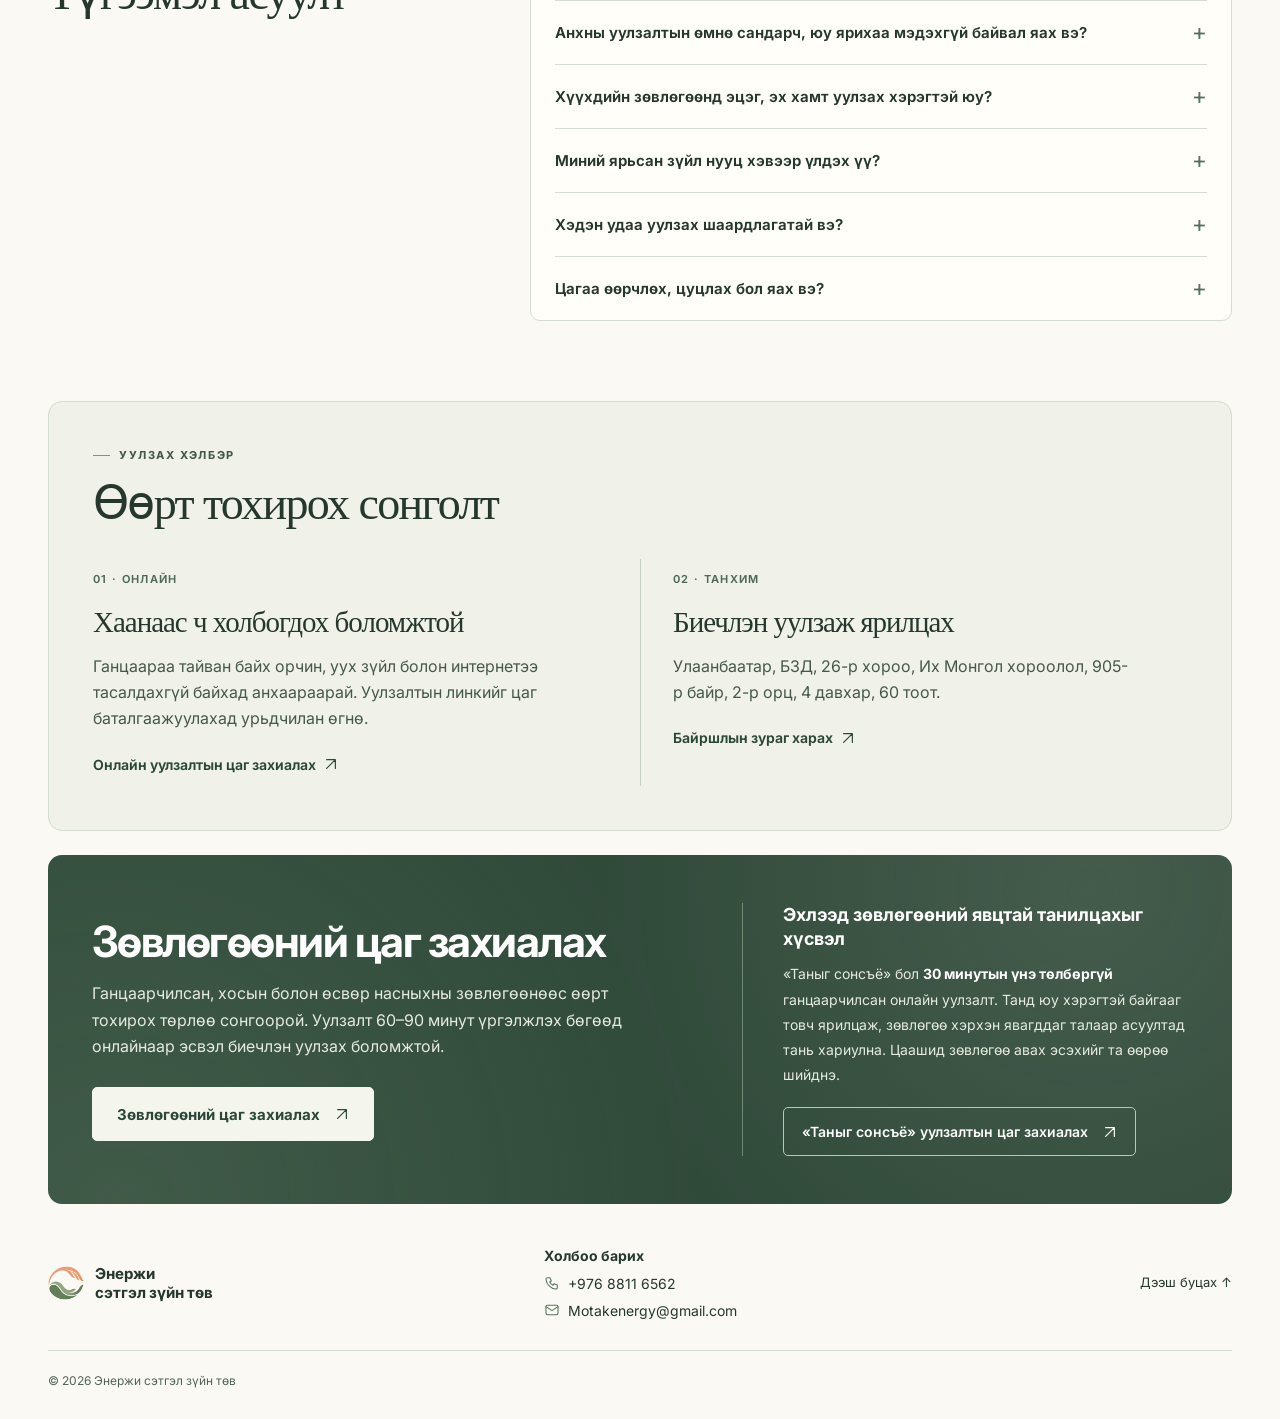
==== commit 82751160: "Номтой терапи хуудас нэмэв" ====
--- a/index.html
+++ b/index.html
@@ -33,7 +33,7 @@
         <a href="index.html" aria-current="page">Сэтгэл зүйн зөвлөгөө</a>
         <a href="surgalt.html">Сургалт</a>
         <a href="delguur.html">Дэлгүүр</a>
-        <a href="#">Мэдлэг</a>
+        <a href="uulzalt.html">Номтой терапи</a>
       </nav>
 
       <a class="btn btn-primary btn-header" href="tel:88116562">
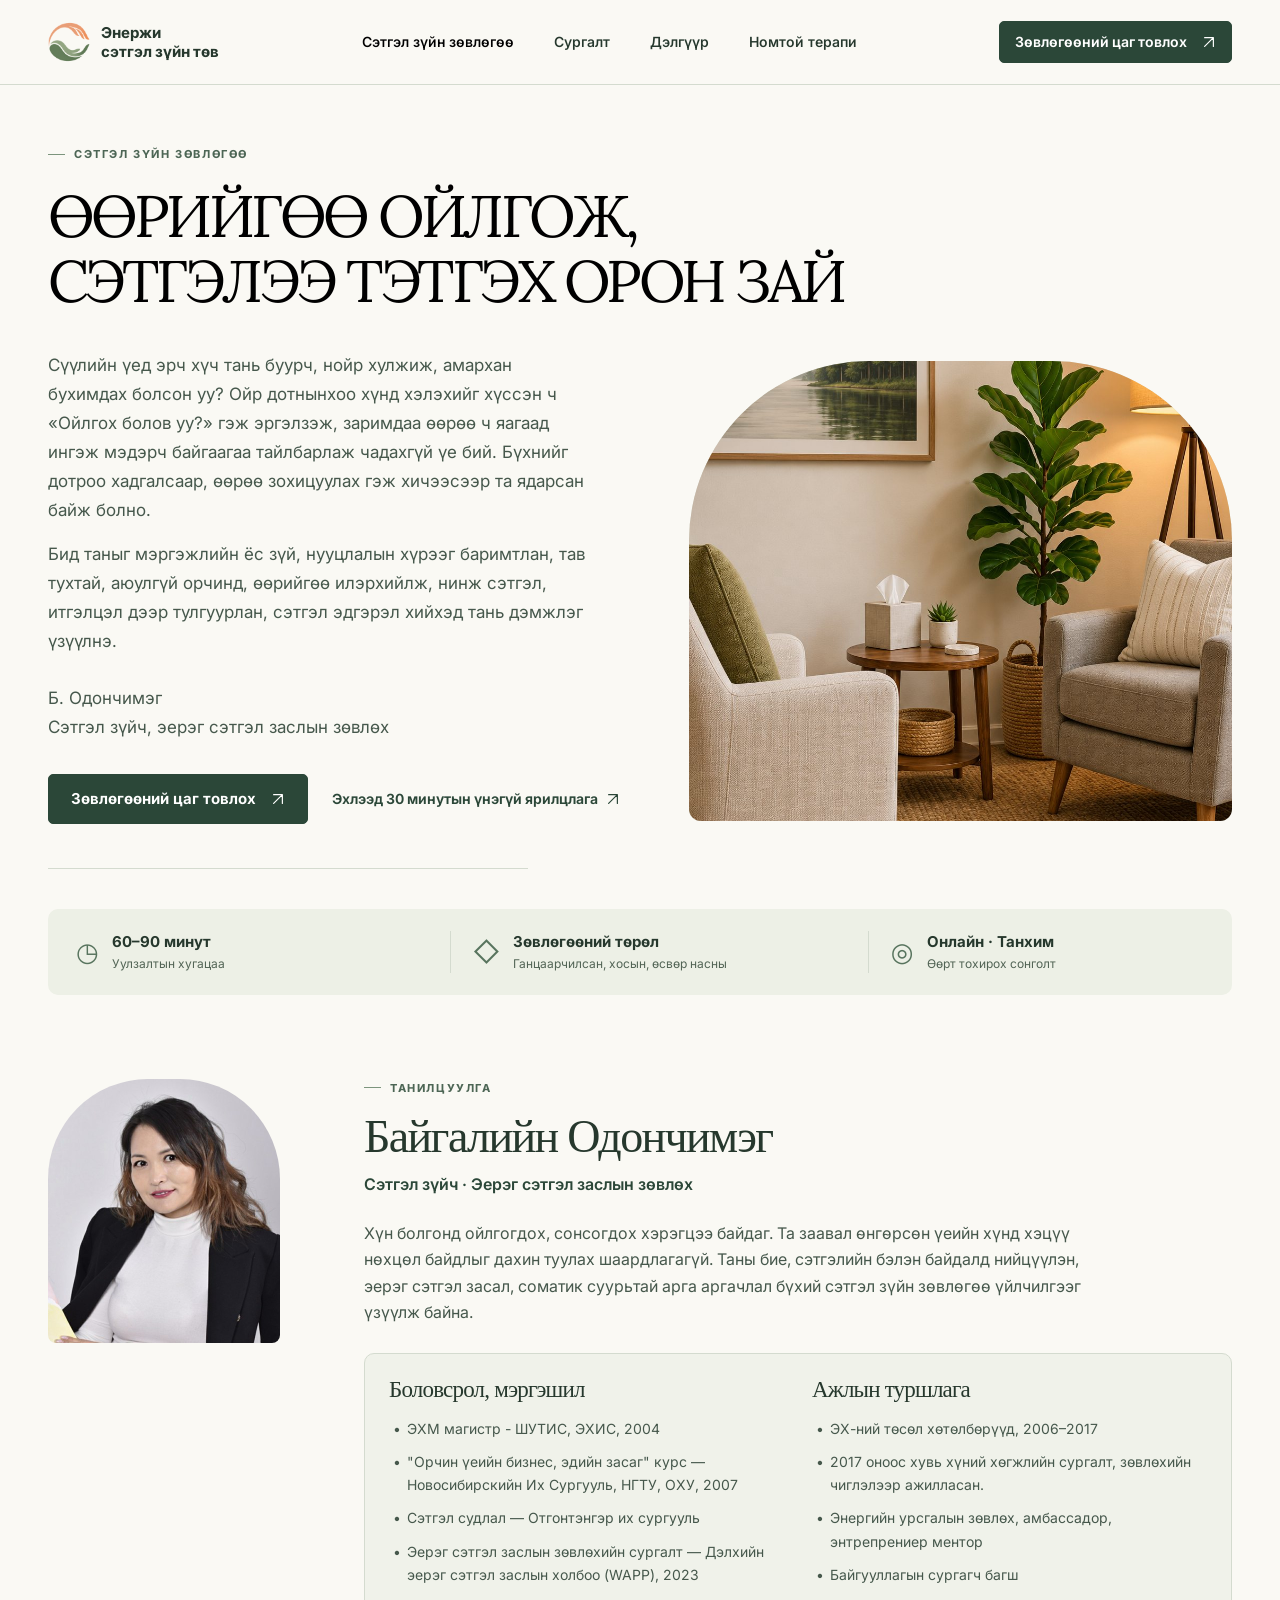
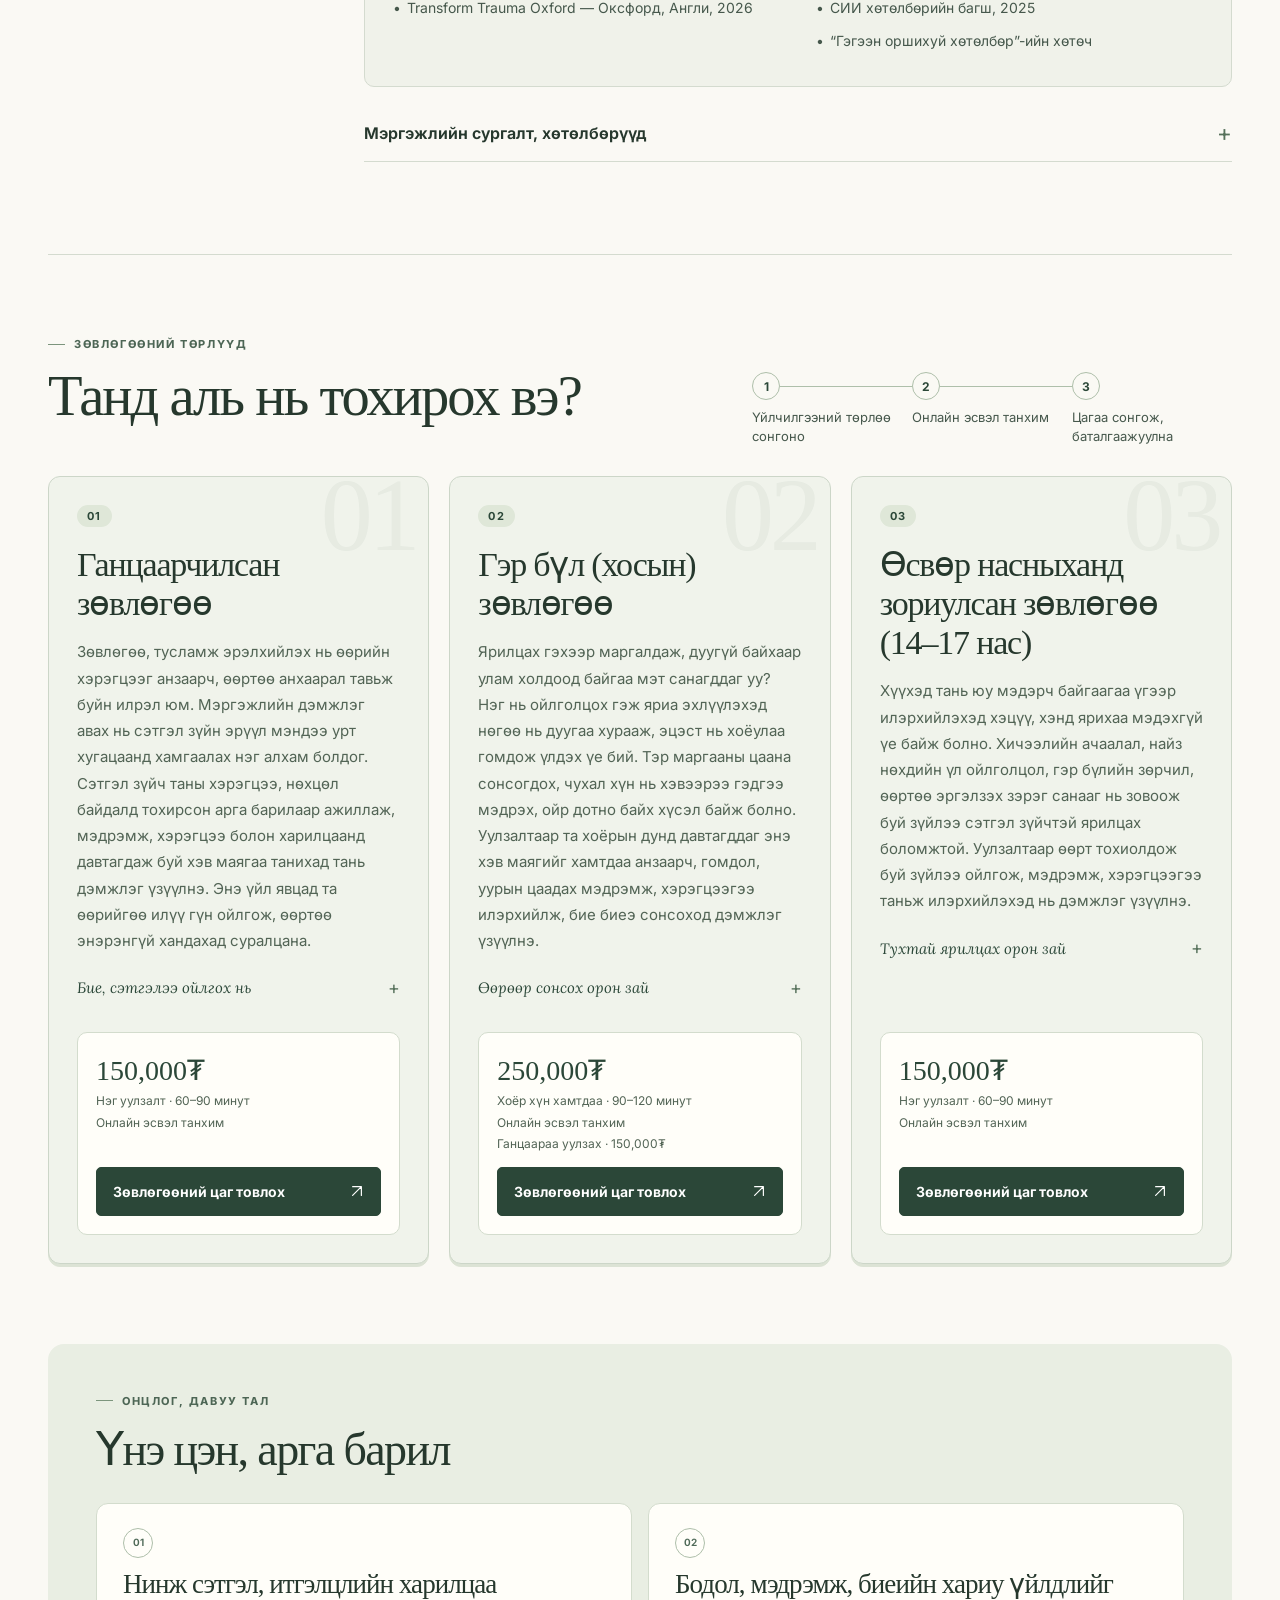
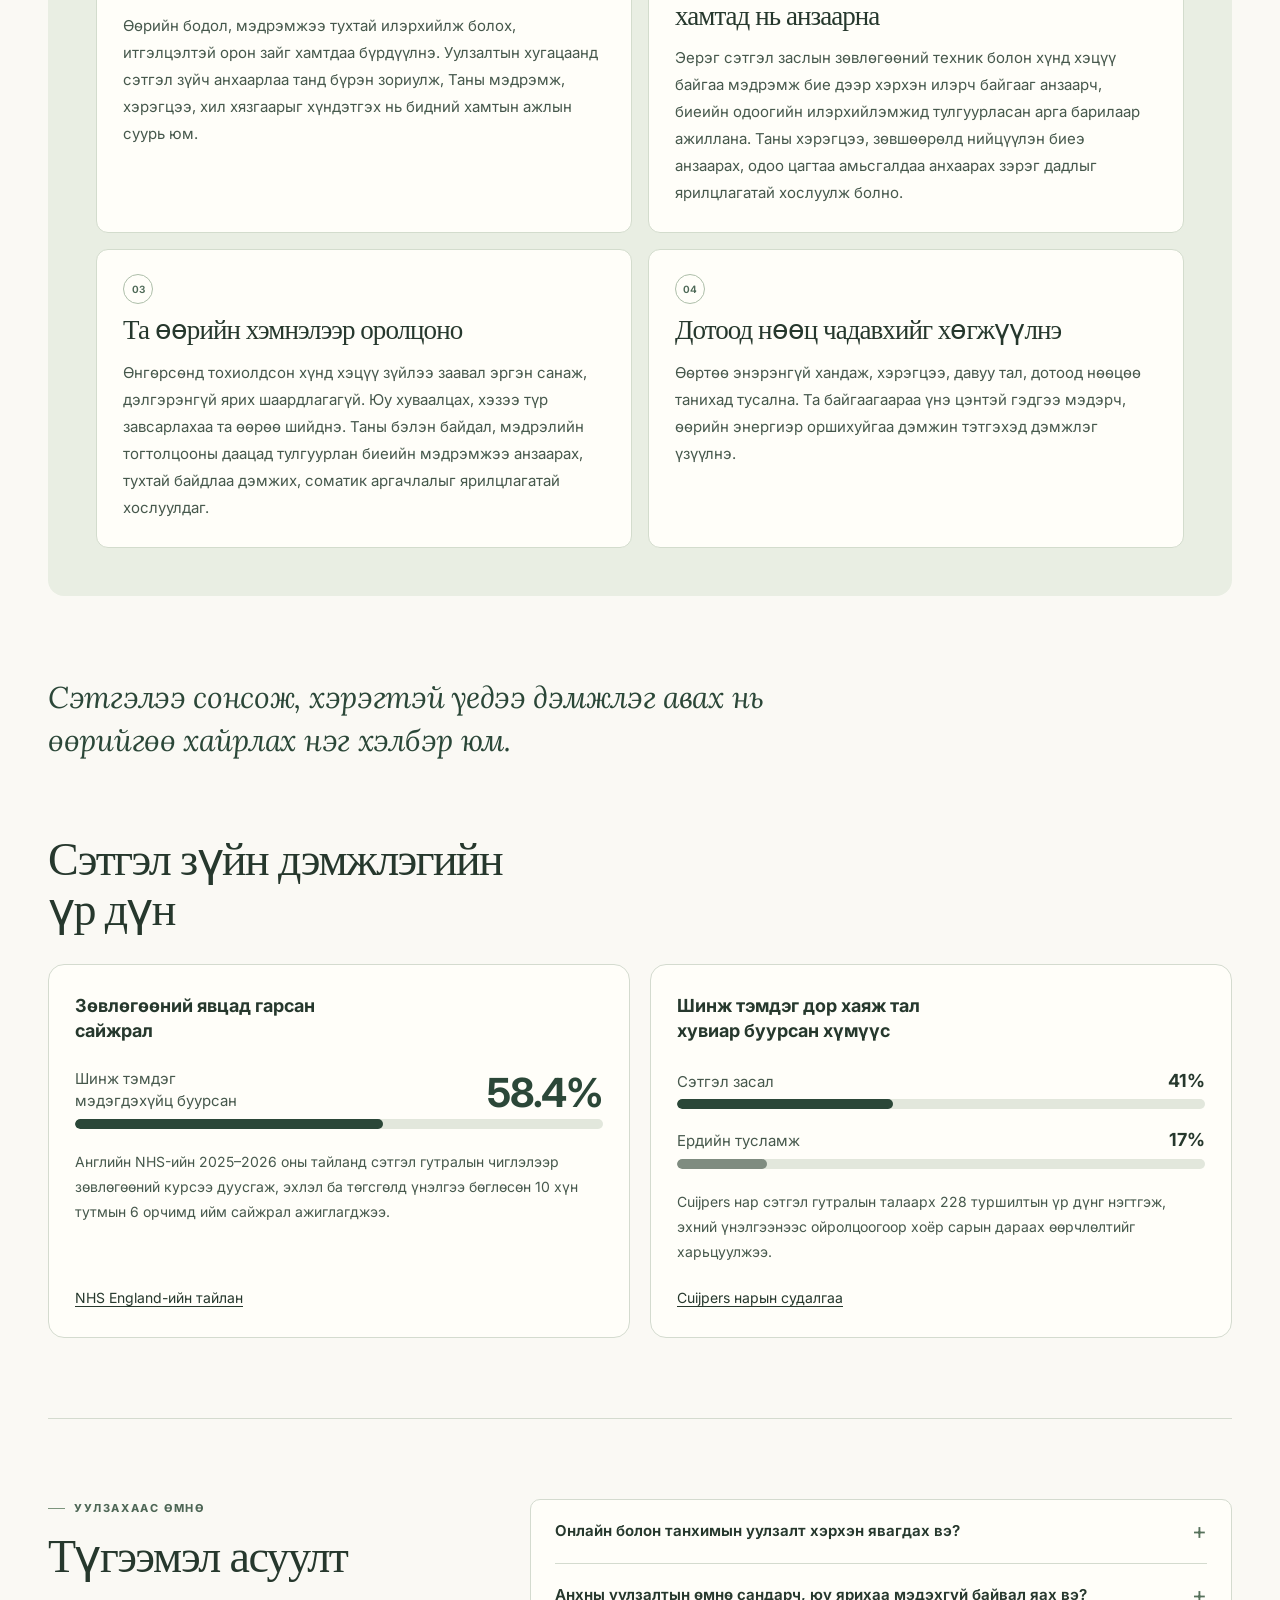
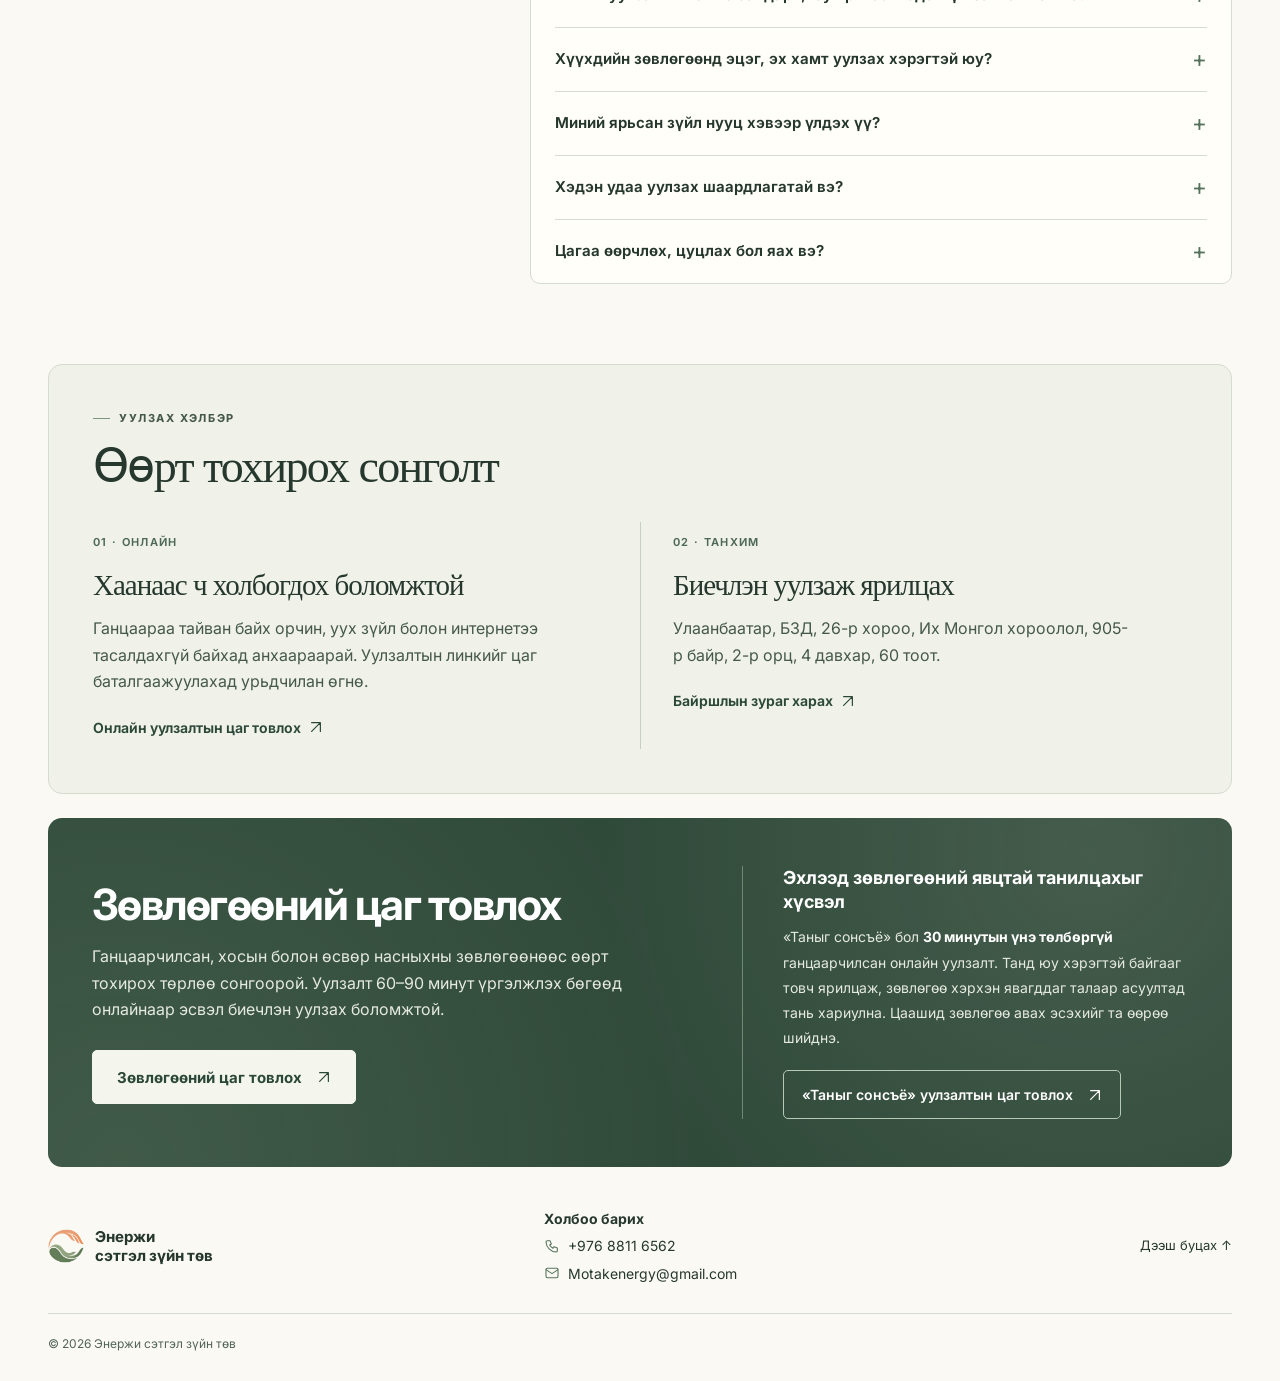
==== commit 0fd4e8a5: "Товчлуур текст өөрчвөл" ====
--- a/index.html
+++ b/index.html
@@ -37,7 +37,7 @@
       </nav>
 
       <a class="btn btn-primary btn-header" href="tel:88116562">
-        Зөвлөгөөний цаг захиалах
+        Зөвлөгөөний цаг товлох
         <img src="assets/icons/arrow-light.svg" alt="" width="14" height="14">
       </a>
     </div>
@@ -60,7 +60,7 @@
 
         <div class="hero-actions">
           <a class="btn btn-primary btn-hero" href="tel:88116562">
-            Зөвлөгөөний цаг захиалах
+            Зөвлөгөөний цаг товлох
             <img src="assets/icons/arrow-light.svg" alt="" width="14" height="14">
           </a>
           <a class="text-link" href="#free-call">
@@ -160,7 +160,7 @@
       <p class="eyebrow">ЗӨВЛӨГӨӨНИЙ ТӨРЛҮҮД</p>
       <div class="services-head">
         <h2 id="services-title" class="h2-serif h2-xl">Танд аль нь тохирох вэ?</h2>
-        <ol class="flow" aria-label="Цаг захиалах алхам">
+        <ol class="flow" aria-label="Цаг товлох алхам">
           <li><span class="flow-num">1</span><span>Үйлчилгээний төрлөө сонгоно</span></li>
           <li><span class="flow-num">2</span><span>Онлайн эсвэл танхим</span></li>
           <li><span class="flow-num">3</span><span>Цагаа сонгож, баталгаажуулна</span></li>
@@ -184,7 +184,7 @@
               <small>Нэг уулзалт · 60–90 минут<br>Онлайн эсвэл танхим</small>
             </div>
             <a class="btn btn-primary btn-block" href="tel:88116562">
-              Зөвлөгөөний цаг захиалах
+              Зөвлөгөөний цаг товлох
               <img src="assets/icons/arrow-light.svg" alt="" width="14" height="14">
             </a>
           </div>
@@ -207,7 +207,7 @@
               <small>Хоёр хүн хамтдаа · 90–120 минут<br>Онлайн эсвэл танхим<br>Ганцаараа уулзах · 150,000₮</small>
             </div>
             <a class="btn btn-primary btn-block" href="tel:88116562">
-              Зөвлөгөөний цаг захиалах
+              Зөвлөгөөний цаг товлох
               <img src="assets/icons/arrow-light.svg" alt="" width="14" height="14">
             </a>
           </div>
@@ -229,7 +229,7 @@
               <small>Нэг уулзалт · 60–90 минут<br>Онлайн эсвэл танхим</small>
             </div>
             <a class="btn btn-primary btn-block" href="tel:88116562">
-              Зөвлөгөөний цаг захиалах
+              Зөвлөгөөний цаг товлох
               <img src="assets/icons/arrow-light.svg" alt="" width="14" height="14">
             </a>
           </div>
@@ -369,7 +369,7 @@
             <h3 class="format-title-serif">Хаанаас ч холбогдох боломжтой</h3>
             <p>Ганцаараа тайван байх орчин, уух зүйл болон интернетээ тасалдахгүй байхад анхаараарай. Уулзалтын линкийг цаг баталгаажуулахад урьдчилан өгнө.</p>
             <a class="text-link" href="tel:88116562">
-              Онлайн уулзалтын цаг захиалах
+              Онлайн уулзалтын цаг товлох
               <img src="assets/icons/arrow-dark.svg" alt="" width="14" height="14">
             </a>
           </article>
@@ -391,10 +391,10 @@
       <section class="cta" aria-labelledby="cta-title">
         <!-- Primary: book a consultation -->
         <div class="cta-main">
-          <h2 id="cta-title" class="cta-title">Зөвлөгөөний цаг захиалах</h2>
+          <h2 id="cta-title" class="cta-title">Зөвлөгөөний цаг товлох</h2>
           <p class="cta-lead">Ганцаарчилсан, хосын болон өсвөр насныхны зөвлөгөөнөөс өөрт тохирох төрлөө сонгоорой. Уулзалт 60–90 минут үргэлжлэх бөгөөд онлайнаар эсвэл биечлэн уулзах боломжтой.</p>
           <a class="btn btn-light" href="tel:88116562">
-            Зөвлөгөөний цаг захиалах
+            Зөвлөгөөний цаг товлох
             <img src="assets/icons/arrow-dark.svg" alt="" width="14" height="14">
           </a>
         </div>
@@ -404,7 +404,7 @@
           <h3 class="cta-alt-title">Эхлээд зөвлөгөөний явцтай танилцахыг хүсвэл</h3>
           <p>«Таныг сонсъё» бол <strong>30 минутын үнэ төлбөргүй</strong> ганцаарчилсан онлайн уулзалт. Танд юу хэрэгтэй байгааг товч ярилцаж, зөвлөгөө хэрхэн явагддаг талаар асуултад тань хариулна. Цаашид зөвлөгөө авах эсэхийг та өөрөө шийднэ.</p>
           <a class="btn btn-outline" href="#">
-            «Таныг сонсъё» уулзалтын цаг захиалах
+            «Таныг сонсъё» уулзалтын цаг товлох
             <img src="assets/icons/arrow-light.svg" alt="" width="14" height="14">
           </a>
         </div>
